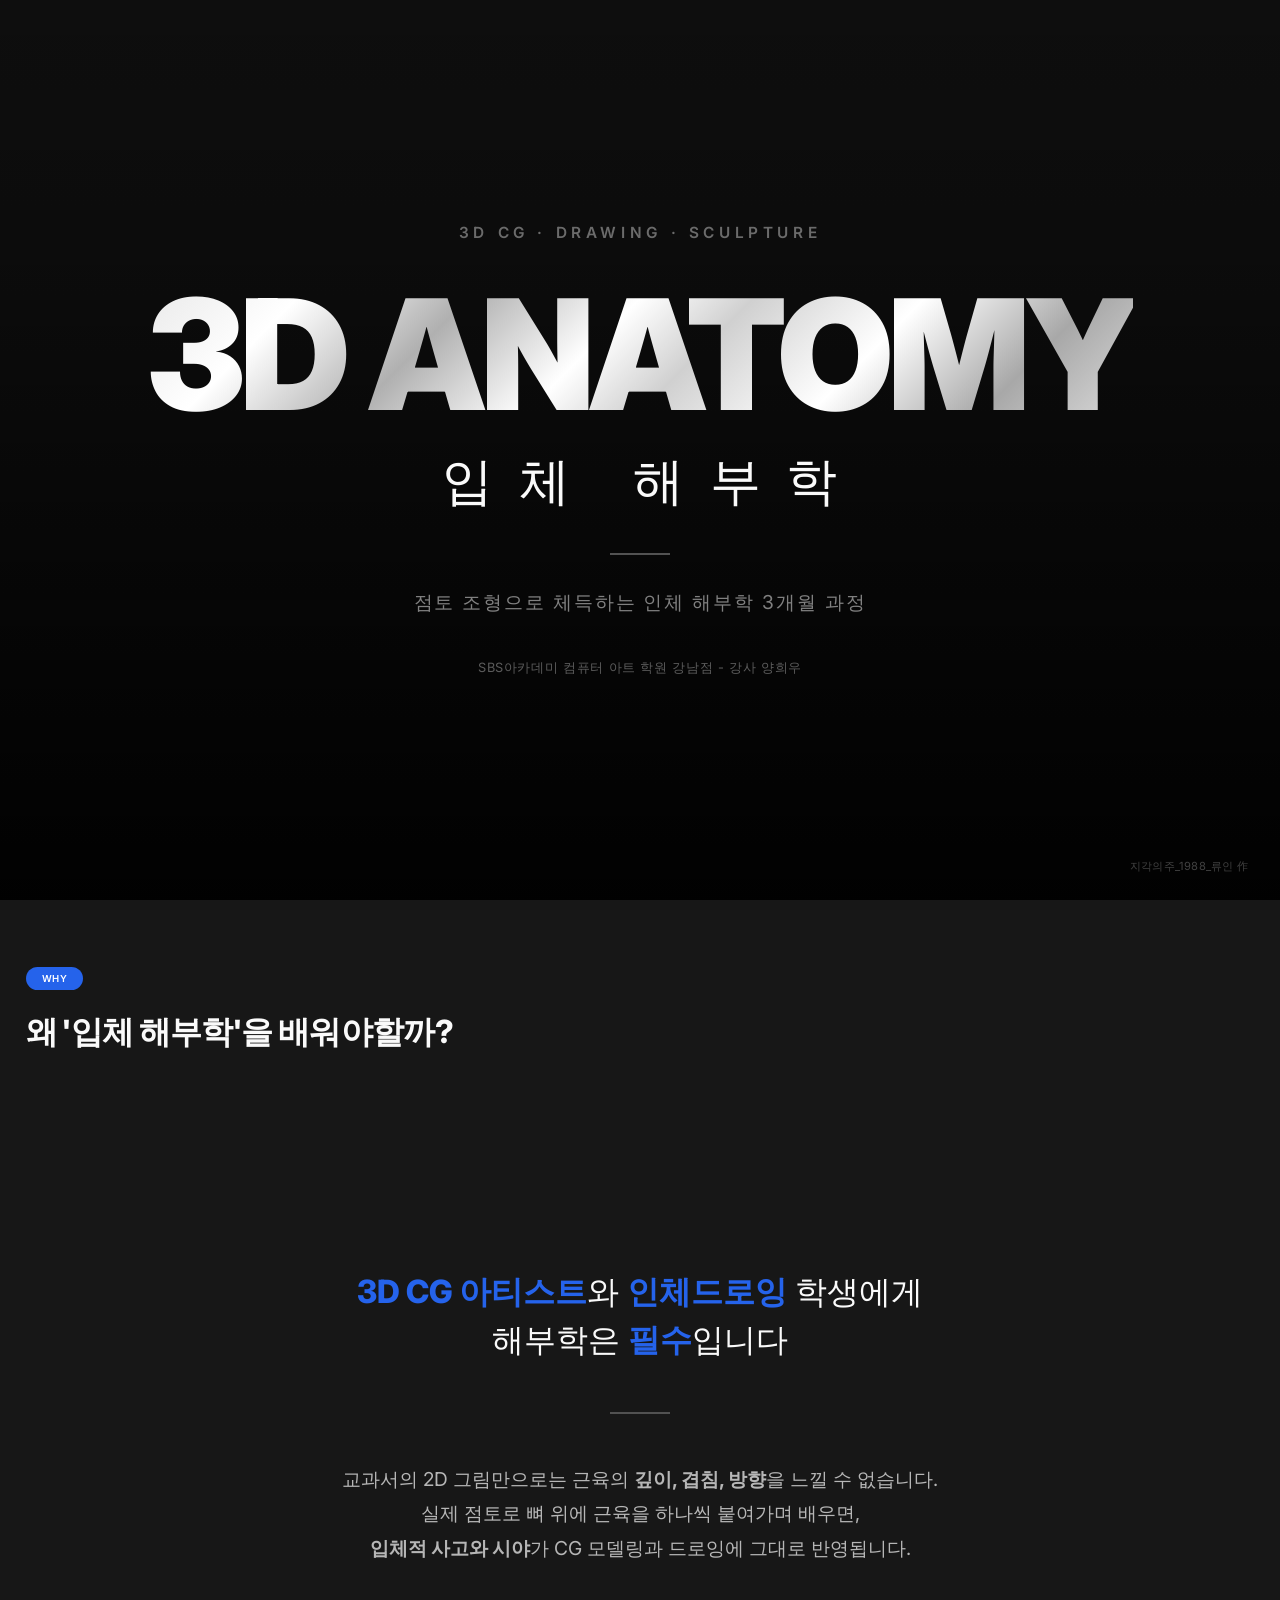
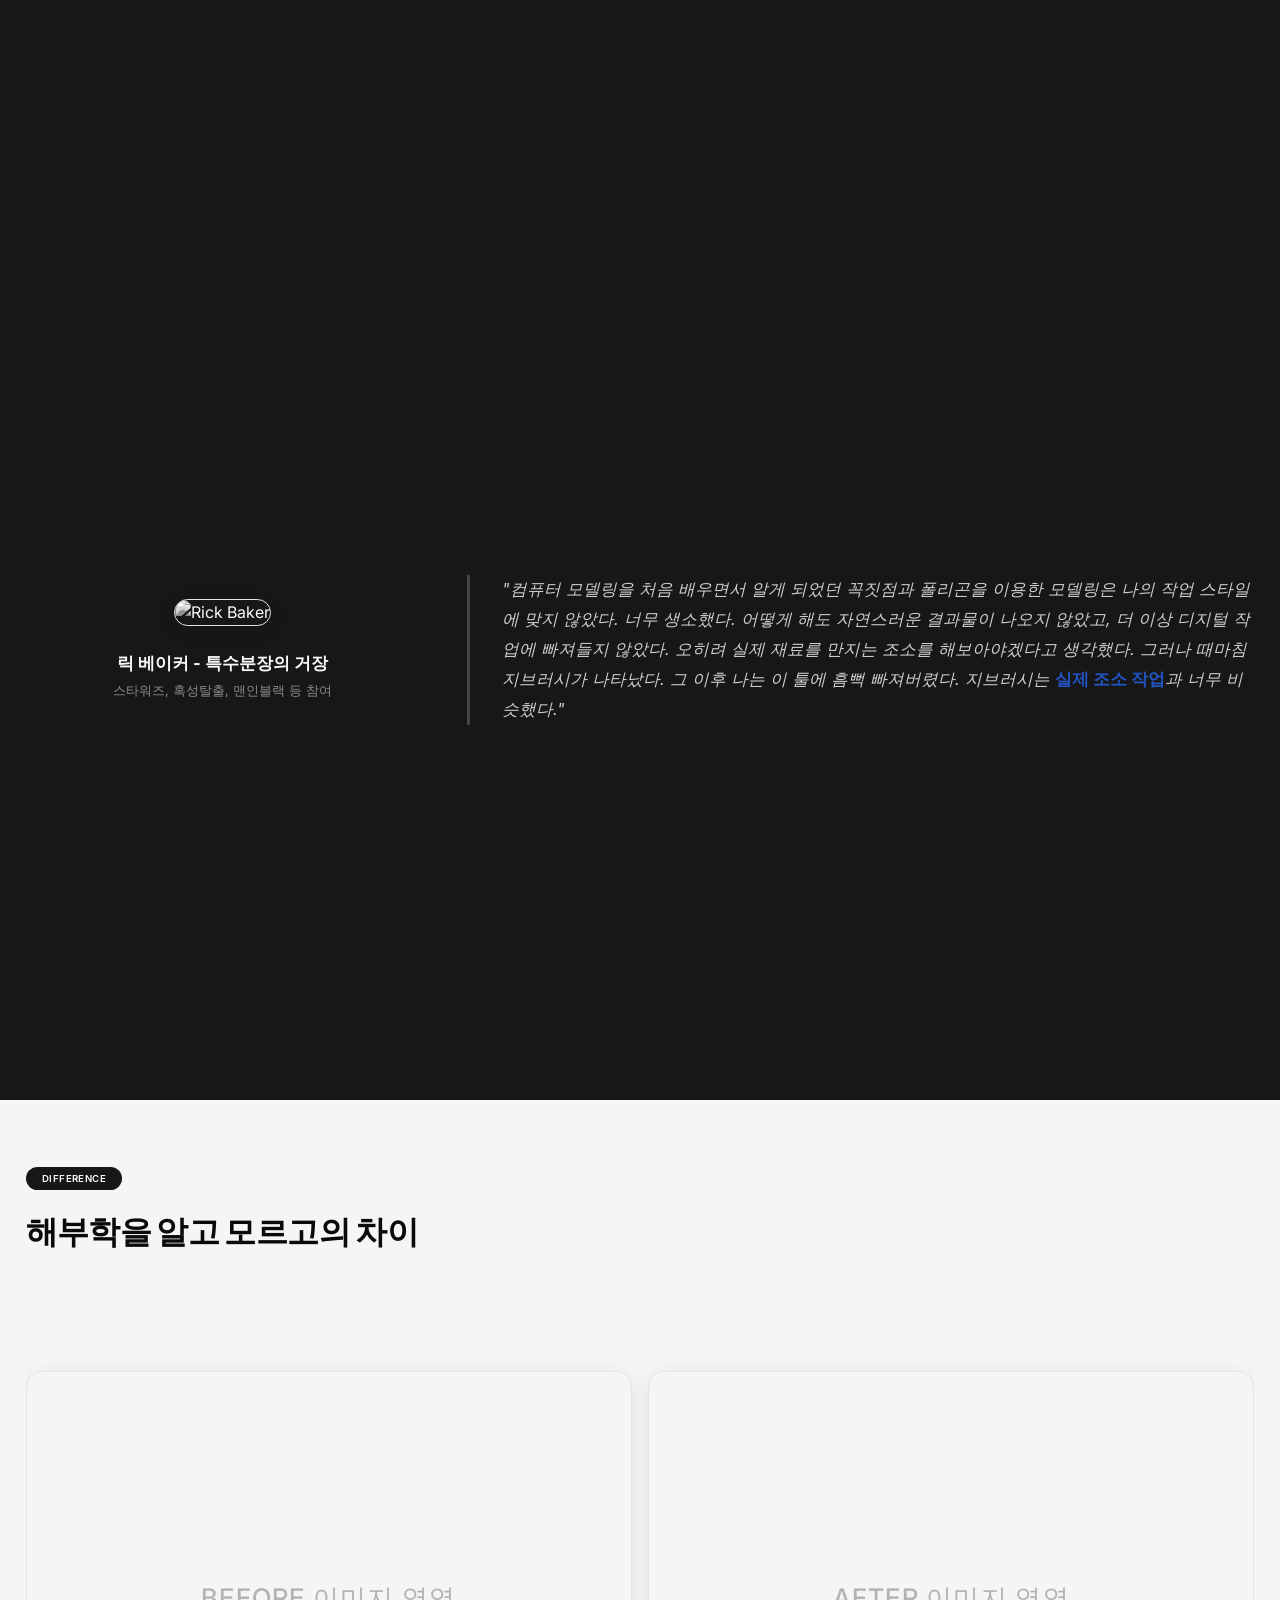
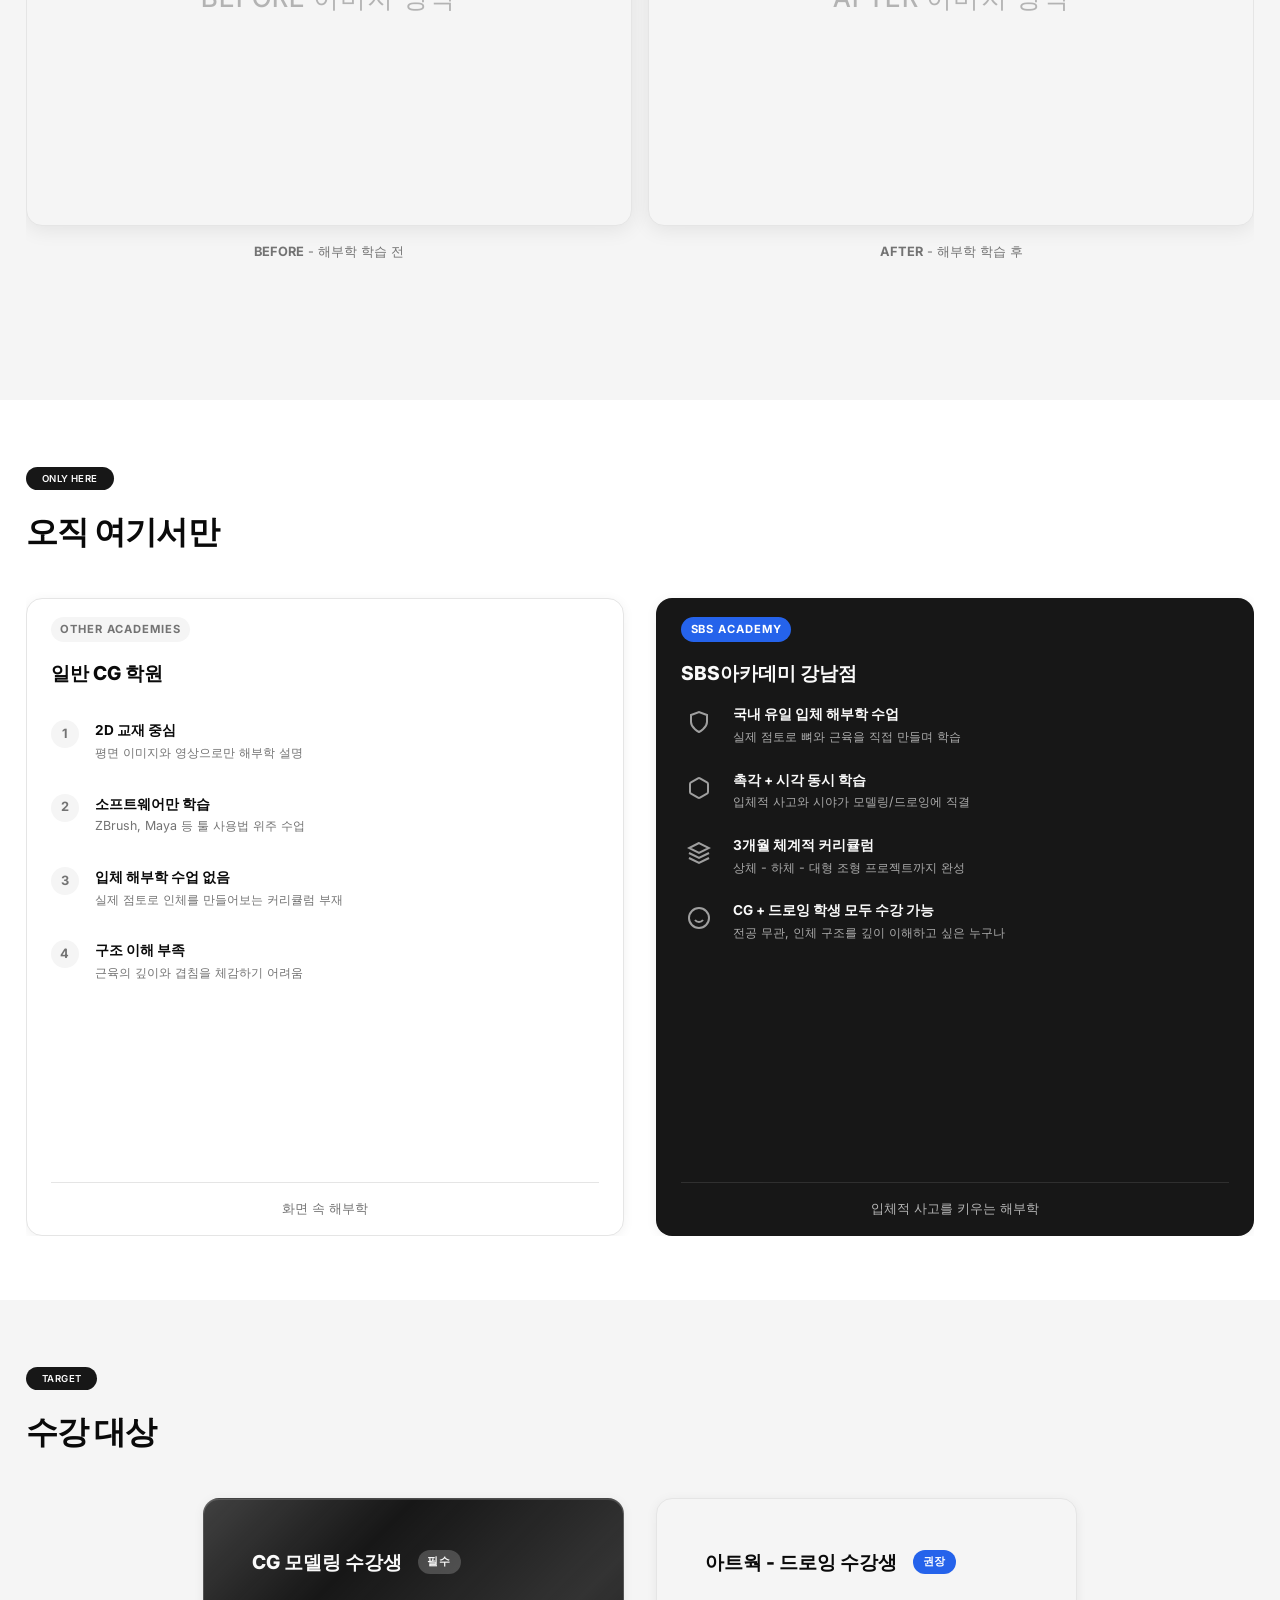
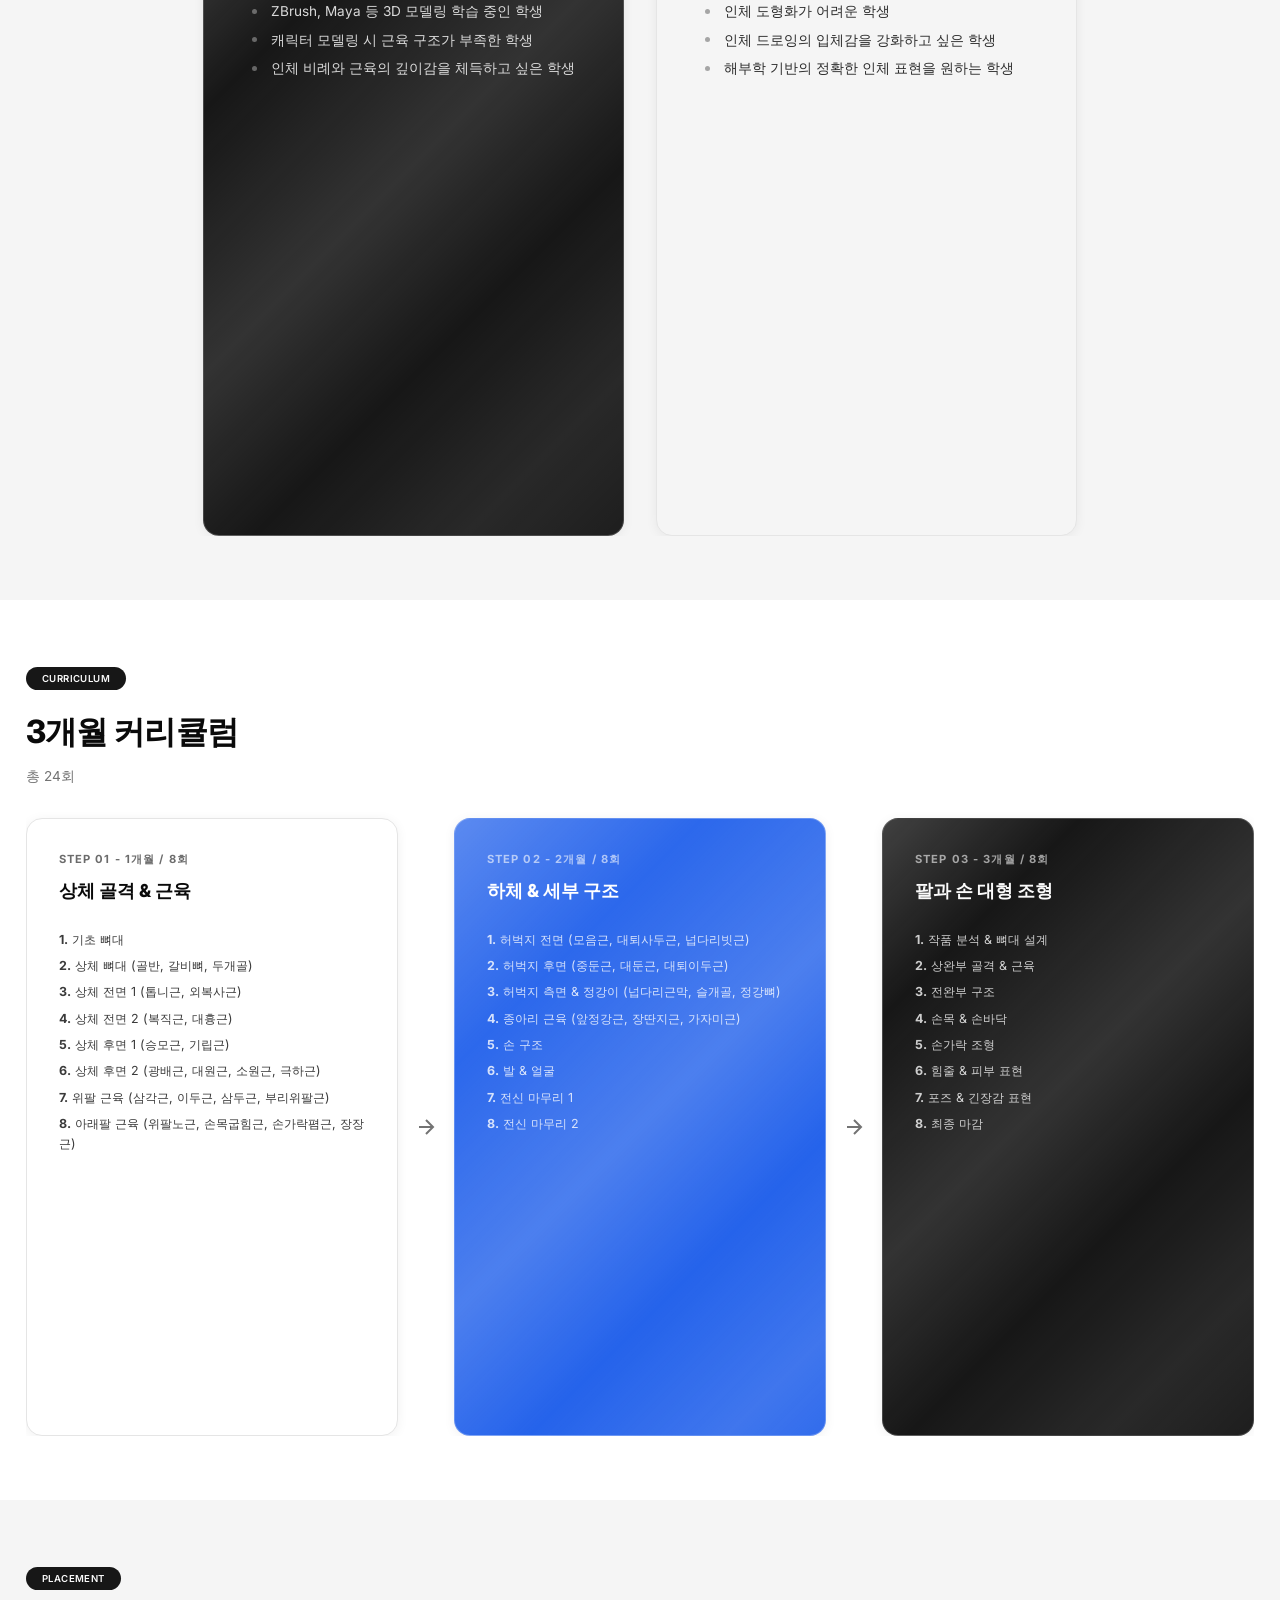
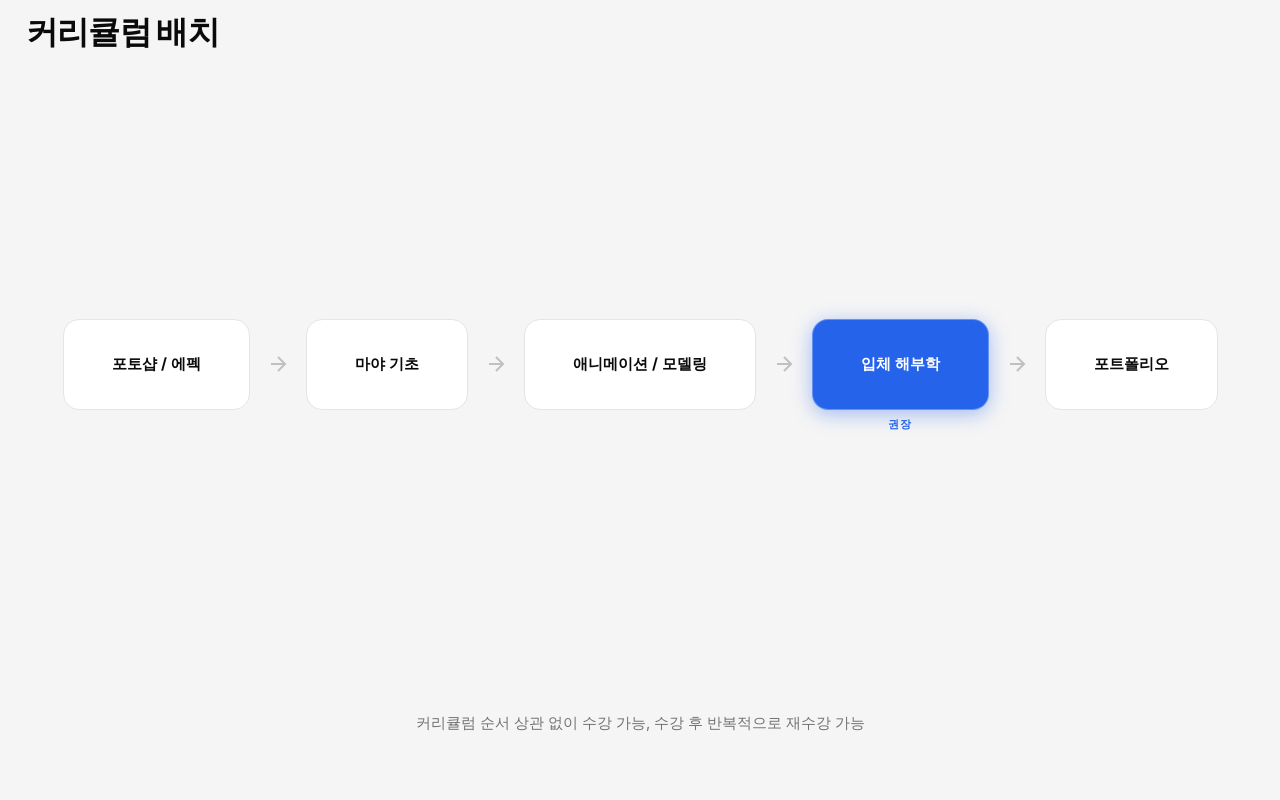
==== index.html @ 1ba49f5e "Add required badge to CG modeling target card" ====
<!DOCTYPE html>
<html lang="ko">
<head>
    <meta charset="UTF-8">
    <meta name="viewport" content="width=device-width, initial-scale=1.0">
    <title>3D Anatomy Lecture</title>
    <style>
/*
 * AI Agent Lecture - Web Landing Page Stylesheet
 * Full-screen sections: 100vh x 100vw
 * Target: GitHub Pages deployment
 */

@import url('https://fonts.googleapis.com/css2?family=Inter:wght@400;600;700;800;900&display=swap');

/* ============================================
   CSS Variables
   ============================================ */
:root {
    /* Colors */
    --bg: #fff;
    --fg: #0a0a0a;
    --card: #fff;
    --primary: #171717;
    --primary-fg: #fafafa;
    --secondary: #f5f5f5;
    --secondary-fg: #171717;
    --muted: #f5f5f5;
    --muted-fg: #737373;
    --border: #e5e5e5;
    --accent: #2563eb;
    --accent-fg: #fff;
    --success: #16a34a;
    --warning: #ca8a04;
    --danger: #dc2626;

    /* Spacing (responsive) */
    --space-xs: 0.5rem;
    --space-sm: 1rem;
    --space-md: 1.5rem;
    --space-lg: 2rem;
    --space-xl: 3rem;
    --space-2xl: 4rem;

    /* Typography */
    --font-xs: 0.75rem;
    --font-sm: 0.875rem;
    --font-base: 1rem;
    --font-lg: 1.125rem;
    --font-xl: 1.25rem;
    --font-2xl: 1.5rem;
    --font-3xl: 2rem;
    --font-4xl: clamp(2rem, 4vw, 3rem);
    --font-5xl: clamp(3rem, 8vw, 7rem);

    /* Border radius */
    --radius: 0.5rem;
    --radius-lg: 1rem;

    /* Section padding (responsive - landing page narrow margins) */
    --section-padding: clamp(1rem, 2vw, 2rem);
    --hero-padding: clamp(2rem, 5vw, 5rem);
    --content-max-width: 1400px;
}

/* ============================================
   Reset & Base
   ============================================ */
* {
    margin: 0;
    padding: 0;
    box-sizing: border-box;
}

html {
    font-size: 16px;
    scroll-behavior: smooth;
    overflow-y: auto;
}

body {
    font-family: 'Inter', -apple-system, BlinkMacSystemFont, 'Segoe UI', sans-serif;
    line-height: 1.6;
    color: var(--fg);
    background: var(--bg);
}

/* ============================================
   Hero Section (Cover / Landing)
   ============================================ */
.hero-section {
    width: 100%;
    height: 100vh;
    height: 100dvh;
    display: flex;
    align-items: center;
    justify-content: center;
    background: var(--primary);
    color: var(--primary-fg);
    padding: var(--hero-padding);
    margin: 0;
    position: relative;
    overflow: hidden;
}

.hero-section--bg {
    background-image: url('https://static-assets.artlogic.net/w_1200,c_limit,f_auto,fl_lossy,q_auto/artlogicstorage/arario/images/view/aee047b01edf885f061a9683d72b2ac8/arariogallery-ryu-in-pillar-of-perception-1988.jpg');
    background-size: 120%;
    background-position: center 15%;
    background-repeat: no-repeat;
}

.hero-bg-overlay {
    position: absolute;
    top: 0;
    left: 0;
    width: 100%;
    height: 100%;
    background: linear-gradient(
        to top,
        rgba(0, 0, 0, 0.95) 0%,
        rgba(0, 0, 0, 0.7) 40%,
        rgba(0, 0, 0, 0.5) 70%,
        rgba(0, 0, 0, 0.4) 100%
    );
    z-index: 1;
}

.hero-section--bg .hero-content {
    position: relative;
    z-index: 2;
}

.hero-credit {
    position: absolute;
    bottom: 1.5rem;
    right: 2rem;
    font-size: 0.7rem;
    opacity: 0.25;
    z-index: 2;
    letter-spacing: 0.02em;
}

.hero-content {
    max-width: var(--content-max-width);
    width: 100%;
    text-align: center;
    display: flex;
    flex-direction: column;
    align-items: center;
    gap: var(--space-lg);
}

.hero-eyebrow {
    font-size: clamp(0.75rem, 1.2vw, 1rem);
    font-weight: 600;
    letter-spacing: 0.3em;
    text-transform: uppercase;
    opacity: 0.4;
}

.hero-title {
    display: flex;
    flex-direction: column;
    align-items: center;
    gap: 0;
}

.hero-title-main {
    font-size: clamp(4rem, 12vw, 10rem);
    font-weight: 900;
    line-height: 1;
    letter-spacing: -0.03em;
    text-transform: uppercase;
}

.hero-title-sub {
    font-size: clamp(1.5rem, 4vw, 3.5rem);
    font-weight: 300;
    letter-spacing: 0.5em;
    text-indent: 0.5em;
    margin-top: var(--space-xs);
}

.hero-divider {
    width: 60px;
    height: 2px;
    background: rgba(255, 255, 255, 0.3);
}

.hero-tagline {
    font-size: clamp(0.9rem, 1.5vw, 1.2rem);
    font-weight: 400;
    opacity: 0.5;
    letter-spacing: 0.1em;
}

.hero-instructor {
    font-size: clamp(0.75rem, 1vw, 0.9rem);
    font-weight: 400;
    opacity: 0.35;
    letter-spacing: 0.05em;
    margin-top: var(--space-xs);
}

.hero-meta {
    display: flex;
    justify-content: center;
    gap: var(--space-2xl);
    flex-wrap: wrap;
    margin-top: var(--space-2xl);
    padding-top: var(--space-xl);
    border-top: 1px solid rgba(255,255,255,0.2);
}

.meta-item {
    text-align: center;
}

.meta-label {
    display: block;
    font-size: 1rem;
    opacity: 0.6;
    text-transform: uppercase;
    letter-spacing: 0.1em;
    margin-bottom: var(--space-xs);
}

.meta-value {
    font-size: 1.5rem;
    font-weight: 600;
}

/* Hero Stats */
.hero-stats {
    display: flex;
    justify-content: center;
    gap: clamp(var(--space-lg), 4vw, var(--space-2xl));
    flex-wrap: wrap;
    margin-top: var(--space-2xl);
}

.stat-item {
    text-align: center;
}

.stat-value {
    display: block;
    font-size: clamp(2.5rem, 5vw, 4.5rem);
    font-weight: 900;
    line-height: 1;
    margin-bottom: var(--space-xs);
}

.stat-label {
    display: block;
    font-size: clamp(0.8rem, 1vw, 1.2rem);
    opacity: 0.6;
    text-transform: uppercase;
    letter-spacing: 0.1em;
}

/* ============================================
   Section (Full-screen Landing Block)
   ============================================ */
.section {
    width: 100%;
    min-height: 100vh;
    min-height: 100dvh;
    padding: var(--space-2xl) var(--section-padding);
    margin: 0;
    display: flex;
    flex-direction: column;
    justify-content: flex-start;
    position: relative;
}

.section:nth-child(even) {
    background: var(--secondary);
}

.section-container {
    max-width: var(--content-max-width);
    width: 100%;
    margin: 0 auto;
    flex: 1;
    display: flex;
    flex-direction: column;
    justify-content: flex-start;
    overflow: hidden;
}

/* ============================================
   Section Header
   ============================================ */
.section-header {
    margin-bottom: var(--space-lg);
    text-align: left;
    flex-shrink: 0;
}

.section-badge {
    display: inline-block;
    padding: 0.25rem var(--space-sm);
    background: var(--primary);
    color: var(--primary-fg);
    border-radius: 9999px;
    font-size: clamp(0.6rem, 0.75vw, 0.75rem);
    font-weight: 600;
    margin-bottom: var(--space-sm);
    letter-spacing: 0.05em;
    text-transform: uppercase;
}

.section-title {
    font-size: clamp(1.4rem, 2.5vw, 2rem);
    font-weight: 800;
    margin-bottom: var(--space-xs);
    letter-spacing: -0.02em;
}

.section-description {
    font-size: clamp(0.85rem, 1vw, 1rem);
    color: var(--muted-fg);
    line-height: 1.5;
}

/* ============================================
   Content Area
   ============================================ */
.content-area {
    flex: 1;
    display: flex;
    flex-direction: column;
    gap: var(--space-lg);
}

/* ============================================
   Image Layouts (Sections 04-05)
   ============================================ */
.image-center {
    flex: 1;
    display: flex;
    flex-direction: column;
    align-items: center;
    justify-content: center;
    gap: var(--space-sm);
}

.image-full {
    width: 100%;
    max-width: 900px;
    text-align: center;
}

.image-full img {
    width: 100%;
    height: auto;
    border-radius: var(--radius);
    object-fit: contain;
}

.image-row-3 {
    display: grid;
    grid-template-columns: repeat(3, 1fr);
    gap: var(--space-lg);
    flex: 1;
    align-items: center;
}

.image-row-3 .image-wrap {
    aspect-ratio: 16 / 10;
    display: flex;
    align-items: center;
    justify-content: center;
    overflow: hidden;
}

.image-row-3 .image-wrap img {
    width: 100%;
    height: 100%;
    object-fit: cover;
}

.image-row-2 {
    display: grid;
    grid-template-columns: repeat(2, 1fr);
    gap: var(--space-sm);
    width: 100%;
}

.image-card {
    display: flex;
    flex-direction: column;
    gap: var(--space-sm);
    text-align: center;
}

.image-wrap {
    border-radius: var(--radius-lg);
    overflow: hidden;
    border: 1px solid var(--border);
}

.image-wrap img {
    width: 100%;
    height: auto;
    display: block;
    object-fit: contain;
}

.image-caption {
    font-size: clamp(0.8rem, 0.95vw, 0.95rem);
    color: var(--muted-fg);
}

.company-logo {
    display: flex;
    justify-content: center;
    margin-top: var(--space-xs);
}

.company-logo img {
    height: 56px;
    width: auto;
    max-width: 180px;
    object-fit: contain;
    opacity: 0.7;
}

.image-source {
    font-size: clamp(0.7rem, 0.8vw, 0.8rem);
    color: var(--muted-fg);
    text-align: center;
    opacity: 0.7;
    margin-top: var(--space-xs);
}

.image-note {
    font-size: clamp(0.9rem, 1.4vw, 1.3rem);
    color: var(--fg);
    text-align: center;
    line-height: 1.6;
    word-break: keep-all;
}

.image-note strong {
    font-weight: 800;
}

/* Samsung hiring layout */
.hiring-layout-samsung {
    flex: 1;
    display: grid;
    grid-template-columns: 1fr 1.2fr;
    gap: var(--space-md);
    align-items: center;
}

.hiring-left-stack {
    display: flex;
    flex-direction: column;
    gap: var(--space-md);
}

.hiring-right .image-wrap img {
    width: 100%;
    height: auto;
    object-fit: contain;
}

/* Market Chart (04b) */
.market-chart {
    background: var(--card);
    border: 1px solid var(--border);
    border-radius: var(--radius-lg);
    padding: var(--space-xl) var(--space-lg);
    max-width: 800px;
    width: 100%;
}

.market-chart-title {
    font-size: clamp(1.2rem, 2vw, 1.6rem);
    font-weight: 800;
    text-align: center;
    margin-bottom: var(--space-xs);
}

.market-highlight {
    color: var(--accent);
}

.market-chart-sub {
    font-size: clamp(0.8rem, 1vw, 0.95rem);
    color: var(--muted-fg);
    text-align: center;
    margin-bottom: var(--space-xl);
}

.market-bars {
    display: flex;
    align-items: flex-end;
    justify-content: center;
    gap: 0;
    min-height: 280px;
    padding-bottom: var(--space-sm);
}

.market-bar-group {
    display: flex;
    flex-direction: column;
    align-items: center;
    gap: 0.5rem;
}

.market-bar-label-top {
    font-size: clamp(1.2rem, 2vw, 1.6rem);
    font-weight: 800;
    min-height: 1.6em;
}

.market-bar {
    background: var(--accent);
    border-radius: var(--radius) var(--radius) 0 0;
    display: flex;
    align-items: center;
    justify-content: center;
    min-width: 100px;
}

.market-bar--small {
    height: 60px;
    background: #93c5fd;
}

.market-bar--large {
    height: 220px;
    background: var(--accent);
}

.market-bar-value {
    font-size: clamp(0.8rem, 1vw, 0.95rem);
    font-weight: 700;
    color: #fff;
}

.market-bar-year {
    font-size: clamp(0.8rem, 1vw, 0.95rem);
    color: var(--muted-fg);
    font-weight: 500;
}

.market-arrow-area {
    display: flex;
    align-items: center;
    padding: 0 var(--space-sm);
    align-self: center;
    margin-bottom: 2rem;
}

.market-note {
    margin-top: var(--space-lg);
    text-align: center;
}

.market-note p {
    font-size: clamp(0.75rem, 0.9vw, 0.88rem);
    color: var(--muted-fg);
    line-height: 1.7;
}

/* Zillow/Yam side crop */
.image-crop-sides {
    width: 100%;
    max-width: 900px;
    overflow: hidden;
    border-radius: var(--radius);
    border: 1px solid var(--border);
}

.image-crop-sides img {
    width: 105%;
    margin-left: -2.5%;
    height: auto;
    display: block;
    object-fit: cover;
}

/* Insight section (05f) */
.section--dark {
    background: var(--primary) !important;
    color: var(--primary-fg);
}

.section--dark .section-badge {
    background: var(--accent);
    color: var(--accent-fg);
}

.section--dark .section-title {
    color: var(--primary-fg);
}

.insight-center {
    flex: 1;
    display: flex;
    flex-direction: column;
    align-items: center;
    justify-content: center;
    gap: var(--space-xl);
    text-align: center;
}

.insight-block .insight-lead {
    font-size: clamp(1.3rem, 2.5vw, 2rem);
    font-weight: 400;
    line-height: 1.5;
}

.insight-block .insight-lead strong {
    font-weight: 800;
    color: var(--accent);
}

.insight-hero-text {
    padding: var(--space-sm) 0;
}

.insight-hero-text p {
    font-size: clamp(2.5rem, 5vw, 4.5rem);
    font-weight: 900;
    color: var(--accent);
    letter-spacing: -0.02em;
    line-height: 1.2;
}

.insight-divider {
    width: 60px;
    height: 2px;
    background: rgba(255, 255, 255, 0.25);
}

.insight-detail p {
    font-size: clamp(1rem, 1.5vw, 1.3rem);
    line-height: 1.8;
    opacity: 0.7;
}

.insight-detail strong {
    opacity: 1;
    font-weight: 700;
}

/* ============================================
   Roadmap (Section 06)
   ============================================ */
.roadmap-row {
    flex: 1;
    display: flex;
    align-items: stretch;
    justify-content: center;
    gap: 0;
}

.roadmap-card {
    flex: 1;
    padding: var(--space-lg);
    border-radius: var(--radius-lg);
    display: flex;
    flex-direction: column;
}

.roadmap-card--white {
    background: var(--card);
    border: 1px solid var(--border);
}

.roadmap-card--blue {
    background:
        linear-gradient(135deg,
            rgba(255,255,255,0.25) 0%,
            rgba(255,255,255,0.03) 25%,
            rgba(255,255,255,0.18) 50%,
            rgba(255,255,255,0) 70%,
            rgba(255,255,255,0.12) 90%,
            rgba(255,255,255,0.06) 100%),
        var(--accent);
    color: var(--accent-fg);
    border: 1px solid rgba(255,255,255,0.25);
    box-shadow: 0 2px 12px rgba(0,0,0,0.06), inset 0 1px 0 rgba(255,255,255,0.2);
}

.roadmap-card--dark {
    background:
        linear-gradient(135deg,
            rgba(255,255,255,0.18) 0%,
            rgba(255,255,255,0) 20%,
            rgba(255,255,255,0.12) 45%,
            rgba(255,255,255,0) 65%,
            rgba(255,255,255,0.08) 85%,
            rgba(255,255,255,0.03) 100%),
        var(--primary);
    color: var(--primary-fg);
    border: 1px solid rgba(255,255,255,0.18);
    box-shadow: 0 2px 12px rgba(0,0,0,0.06), inset 0 1px 0 rgba(255,255,255,0.15);
}

.roadmap-step {
    font-size: 0.7rem;
    font-weight: 700;
    letter-spacing: 0.1em;
    opacity: 0.6;
    margin-bottom: var(--space-xs);
}

.roadmap-title {
    font-size: clamp(1rem, 1.4vw, 1.25rem);
    font-weight: 800;
    margin-bottom: var(--space-md);
}

.roadmap-list {
    list-style: none;
    display: flex;
    flex-direction: column;
    gap: 0.4rem;
}

.roadmap-list li {
    font-size: clamp(0.78rem, 0.9vw, 0.9rem);
    opacity: 0.8;
}


.roadmap-arrow {
    display: flex;
    align-items: center;
    padding: 0 var(--space-sm);
    color: var(--muted-fg);
    flex-shrink: 0;
}

/* ============================================
   Curriculum Grid (Section 07-08)
   ============================================ */
.curriculum-grid {
    display: grid;
    grid-template-columns: repeat(4, 1fr);
    gap: var(--space-sm);
    flex: 1;
}

.curr-card {
    background: var(--card);
    border: 1px solid var(--border);
    border-radius: var(--radius);
    padding: var(--space-sm);
    display: flex;
    flex-direction: column;
}

.curr-header {
    display: flex;
    align-items: flex-start;
    gap: var(--space-xs);
    margin-bottom: var(--space-xs);
}

.curr-num {
    width: 26px;
    height: 26px;
    border-radius: 50%;
    background: var(--accent);
    color: var(--accent-fg);
    display: flex;
    align-items: center;
    justify-content: center;
    font-size: 0.75rem;
    font-weight: 700;
    flex-shrink: 0;
}

.curr-title {
    font-size: clamp(0.75rem, 0.85vw, 0.85rem);
    font-weight: 700;
    line-height: 1.3;
}

.curr-hours {
    font-size: 0.65rem;
    color: var(--accent);
    font-weight: 600;
}

.curr-list {
    list-style: none;
    display: flex;
    flex-direction: column;
    gap: 0.2rem;
}

.curr-list li {
    font-size: clamp(0.65rem, 0.75vw, 0.75rem);
    color: var(--muted-fg);
    padding-left: 0.8rem;
    position: relative;
    line-height: 1.4;
}

.curr-list li::before {
    content: "";
    position: absolute;
    left: 0;
    top: 0.45em;
    width: 4px;
    height: 4px;
    border-radius: 50%;
    background: var(--border);
}

/* ============================================
   Curriculum Intro (Section 06a)
   ============================================ */
.curriculum-intro-grid {
    display: grid;
    grid-template-columns: repeat(4, 1fr);
    gap: var(--space-md);
    flex: 1;
}

.currintro-card {
    background: var(--card);
    border: 1px solid var(--border);
    border-radius: var(--radius-lg);
    padding: var(--space-lg);
    display: flex;
    flex-direction: column;
    gap: var(--space-sm);
}

.currintro-card--accent {
    background:
        linear-gradient(135deg,
            rgba(255,255,255,0.25) 0%,
            rgba(255,255,255,0.03) 25%,
            rgba(255,255,255,0.18) 50%,
            rgba(255,255,255,0) 70%,
            rgba(255,255,255,0.12) 90%,
            rgba(255,255,255,0.06) 100%),
        var(--accent);
    color: var(--accent-fg);
    border: 1px solid rgba(255,255,255,0.25);
    box-shadow: 0 2px 12px rgba(0,0,0,0.06), inset 0 1px 0 rgba(255,255,255,0.2);
}

.currintro-card--accent .currintro-desc {
    opacity: 0.85;
}

.currintro-icon {
    opacity: 0.7;
}

.currintro-card--accent .currintro-icon {
    opacity: 0.9;
}

.currintro-title {
    font-size: clamp(0.95rem, 1.2vw, 1.15rem);
    font-weight: 800;
}

.currintro-desc {
    font-size: clamp(0.78rem, 0.9vw, 0.88rem);
    color: var(--muted-fg);
    line-height: 1.6;
}

.currintro-card--accent .currintro-desc {
    color: var(--accent-fg);
}

.currintro-bottom {
    padding: var(--space-lg);
    background: var(--muted);
    border-radius: var(--radius-lg);
    text-align: center;
}

.currintro-summary {
    font-size: clamp(0.88rem, 1.1vw, 1.05rem);
    color: var(--muted-fg);
    line-height: 1.7;
}

.currintro-summary strong {
    color: var(--fg);
    font-weight: 700;
}

/* ============================================
   Split Layout (Section 02 - What is Agent)
   ============================================ */
.split-layout {
    flex: 1;
    display: grid;
    grid-template-columns: 2fr 3fr;
    gap: var(--space-xl);
    align-items: center;
}

.split-left {
    display: flex;
    align-items: center;
    justify-content: center;
}

.agent-illustration {
    width: 100%;
    max-width: 460px;
    height: auto;
}

.concept-block {
    margin-bottom: var(--space-lg);
}

.concept-title {
    font-size: clamp(1.1rem, 1.8vw, 1.4rem);
    font-weight: 800;
    margin-bottom: var(--space-sm);
    letter-spacing: -0.01em;
}

.concept-text {
    font-size: clamp(0.85rem, 1vw, 1rem);
    color: var(--muted-fg);
    line-height: 1.7;
}

.concept-list {
    display: flex;
    flex-direction: column;
    gap: var(--space-sm);
}

.concept-item {
    display: flex;
    align-items: flex-start;
    gap: var(--space-sm);
}

.concept-num {
    font-size: var(--font-sm);
    font-weight: 800;
    color: var(--accent);
    min-width: 28px;
    line-height: 1.5;
}

.concept-item strong {
    display: block;
    font-size: clamp(0.85rem, 1vw, 0.95rem);
    font-weight: 700;
    margin-bottom: 2px;
}

.concept-item p {
    font-size: clamp(0.78rem, 0.9vw, 0.88rem);
    color: var(--muted-fg);
    line-height: 1.4;
}

/* ============================================
   Compare Grid (Section 03 - AI vs Agent)
   ============================================ */
.compare-grid {
    flex: 1;
    display: grid;
    grid-template-columns: 1fr 1fr;
    gap: var(--space-lg);
}

.compare-card {
    background: var(--card);
    border: 1px solid var(--border);
    border-radius: var(--radius-lg);
    padding: var(--space-sm) var(--space-md);
    display: flex;
    flex-direction: column;
}

.compare-card--highlight {
    background: var(--primary);
    color: var(--primary-fg);
    border-color: transparent;
}

.compare-header {
    margin-bottom: var(--space-sm);
}

.compare-label {
    display: inline-block;
    padding: 0.2rem 0.6rem;
    border-radius: 9999px;
    font-size: 0.7rem;
    font-weight: 700;
    letter-spacing: 0.08em;
    margin-bottom: var(--space-sm);
}

.compare-label--old {
    background: var(--muted);
    color: var(--muted-fg);
}

.compare-label--new {
    background: var(--accent);
    color: var(--accent-fg);
}

.compare-title {
    font-size: clamp(1rem, 1.5vw, 1.3rem);
    font-weight: 800;
}

.compare-steps {
    flex: 1;
    display: flex;
    flex-direction: column;
    gap: 0;
}

.compare-step {
    display: flex;
    align-items: flex-start;
    gap: var(--space-sm);
    padding: var(--space-sm) 0;
}

.step-number {
    width: 28px;
    height: 28px;
    border-radius: 50%;
    background: var(--muted);
    color: var(--muted-fg);
    display: flex;
    align-items: center;
    justify-content: center;
    font-size: 0.8rem;
    font-weight: 700;
    flex-shrink: 0;
}

.step-content strong {
    display: block;
    font-size: clamp(0.85rem, 1vw, 0.95rem);
    margin-bottom: 2px;
}

.step-content p {
    font-size: clamp(0.78rem, 0.9vw, 0.85rem);
    color: var(--muted-fg);
    line-height: 1.4;
}

.compare-arrow {
    display: flex;
    justify-content: center;
    padding: 0.25rem 0;
    color: var(--border);
}

.compare-features {
    flex: 1;
    display: flex;
    flex-direction: column;
    gap: var(--space-md);
}

.compare-feature {
    display: flex;
    align-items: flex-start;
    gap: var(--space-sm);
}

.feature-icon {
    flex-shrink: 0;
    width: 36px;
    height: 36px;
    display: flex;
    align-items: center;
    justify-content: center;
    opacity: 0.6;
}

.compare-feature strong {
    display: block;
    font-size: clamp(0.85rem, 1vw, 0.95rem);
    margin-bottom: 2px;
}

.compare-feature p {
    font-size: clamp(0.78rem, 0.9vw, 0.85rem);
    opacity: 0.65;
    line-height: 1.4;
}

.compare-footer {
    margin-top: var(--space-lg);
    padding-top: var(--space-sm);
    font-size: clamp(0.8rem, 0.9vw, 0.9rem);
    text-align: center;
}

.compare-footer--old {
    border-top: 1px solid var(--border);
    color: var(--muted-fg);
    margin-top: auto;
}

.compare-footer--new {
    border-top: 1px solid rgba(255,255,255,0.15);
    opacity: 0.7;
    margin-top: auto;
}

/* ============================================
   Prompt Example (Section 03)
   ============================================ */
.prompt-example {
    text-align: center;
    margin-top: auto;
    padding-top: var(--space-sm);
}

.prompt-label {
    display: inline-block;
    font-size: clamp(0.95rem, 1.2vw, 1.1rem);
    font-weight: 700;
    color: var(--fg);
    margin-bottom: var(--space-sm);
}

.prompt-flow {
    display: flex;
    justify-content: center;
    align-items: center;
    gap: 0;
    flex-wrap: wrap;
}

.prompt-connector {
    display: flex;
    align-items: center;
    padding: 0 0.4rem;
}

.prompt-chip {
    padding: 0.45rem 1rem;
    background: var(--primary);
    color: var(--primary-fg);
    border-radius: 9999px;
    font-size: clamp(0.72rem, 0.85vw, 0.82rem);
    font-weight: 500;
    line-height: 1.3;
}

/* ============================================
   Summary / Findings
   ============================================ */
.summary-content {
    flex: 1;
    display: flex;
    flex-direction: column;
    gap: var(--space-lg);
}

.summary-card {
    padding: var(--space-lg);
    background: var(--card);
    border: 1px solid var(--border);
    border-radius: var(--radius-lg);
}

.summary-card.highlight {
    background: var(--accent);
    color: var(--accent-fg);
    border: none;
}

.summary-card-title {
    font-size: var(--font-xl);
    font-weight: 700;
    margin-bottom: var(--space-sm);
    text-transform: uppercase;
    letter-spacing: 0.05em;
}

.summary-card-text {
    font-size: var(--font-2xl);
    line-height: 1.5;
}

.findings-list {
    flex: 1;
    display: flex;
    flex-direction: column;
    gap: var(--space-lg);
}

.finding-item {
    display: flex;
    gap: var(--space-lg);
    padding: var(--space-lg);
    background: var(--card);
    border: 1px solid var(--border);
    border-radius: var(--radius-lg);
}

.finding-number {
    font-size: var(--font-4xl);
    font-weight: 900;
    color: var(--accent);
    line-height: 1;
    min-width: 60px;
}

.finding-content {
    flex: 1;
}

.finding-title {
    font-size: var(--font-2xl);
    font-weight: 700;
    margin-bottom: var(--space-sm);
}

.finding-description {
    font-size: var(--font-lg);
    color: var(--muted-fg);
    line-height: 1.6;
}

/* ============================================
   Comparison Table
   ============================================ */
.comparison-table {
    flex: 1;
    display: flex;
    flex-direction: column;
    border: 1px solid var(--border);
    border-radius: var(--radius-lg);
    overflow: hidden;
}

.table-header {
    display: grid;
    grid-template-columns: 2fr repeat(2, 1fr);
    background: var(--primary);
    color: var(--primary-fg);
}

.table-header .table-cell {
    padding: var(--space-md);
    font-weight: 700;
    font-size: var(--font-lg);
    text-align: center;
}

.table-header .table-cell:first-child {
    text-align: left;
}

.table-row {
    display: grid;
    grid-template-columns: 2fr repeat(2, 1fr);
    border-bottom: 1px solid var(--border);
}

.table-row:last-child {
    border-bottom: none;
}

.table-row:nth-child(even) {
    background: var(--muted);
}

.table-cell {
    padding: var(--space-md);
    font-size: var(--font-lg);
    text-align: center;
    display: flex;
    align-items: center;
    justify-content: center;
}

.table-cell.feature {
    font-weight: 600;
    justify-content: flex-start;
}

/* ============================================
   Overview Grid & Cards
   ============================================ */
.overview-grid {
    display: grid;
    grid-template-columns: repeat(3, 1fr);
    gap: var(--space-lg);
}

.overview-card {
    padding: var(--space-lg);
    background: var(--card);
    border: 1px solid var(--border);
    border-radius: var(--radius-lg);
}

.overview-label {
    font-size: var(--font-sm);
    font-weight: 600;
    color: var(--muted-fg);
    text-transform: uppercase;
    letter-spacing: 0.05em;
    margin-bottom: var(--space-sm);
}

.overview-value {
    font-size: var(--font-2xl);
    font-weight: 700;
}

/* Curriculum Detail Grid */
.curriculum-detail-grid {
    display: grid;
    grid-template-columns: repeat(2, 1fr);
    gap: var(--space-lg);
}

.curriculum-detail-card {
    padding: var(--space-lg);
    background: var(--card);
    border: 1px solid var(--border);
    border-radius: var(--radius-lg);
}

.detail-header {
    margin-bottom: var(--space-md);
}

.detail-session {
    font-size: var(--font-sm);
    font-weight: 600;
    color: var(--accent);
    text-transform: uppercase;
    letter-spacing: 0.05em;
}

.detail-title {
    font-size: var(--font-2xl);
    font-weight: 700;
    margin-top: var(--space-xs);
}

.detail-steps {
    list-style: none;
    counter-reset: step;
    display: flex;
    flex-direction: column;
    gap: var(--space-xs);
}

.detail-steps li {
    counter-increment: step;
    font-size: var(--font-base);
    color: var(--muted-fg);
    padding-left: var(--space-lg);
    position: relative;
}

.detail-steps li::before {
    content: counter(step) ".";
    position: absolute;
    left: 0;
    font-weight: 600;
    color: var(--fg);
}

/* Generic Grids */
.grid-2 { display: grid; grid-template-columns: repeat(2, 1fr); gap: var(--space-lg); }
.grid-3 { display: grid; grid-template-columns: repeat(3, 1fr); gap: var(--space-lg); }
.grid-4 { display: grid; grid-template-columns: repeat(4, 1fr); gap: var(--space-lg); }

/* ============================================
   Badge
   ============================================ */
.badge {
    display: inline-block;
    padding: 0.25rem 0.75rem;
    font-size: var(--font-sm);
    font-weight: 600;
    border-radius: 9999px;
    background: var(--primary);
    color: var(--primary-fg);
}

.badge-secondary { background: var(--secondary); color: var(--secondary-fg); }
.badge-accent { background: var(--accent); color: var(--accent-fg); }
.badge-muted { background: var(--muted); color: var(--muted-fg); }

/* ============================================
   Placeholder Text
   ============================================ */
.placeholder-text {
    font-size: clamp(1.2rem, 2vw, 1.8rem);
    color: var(--muted-fg);
    opacity: 0.5;
    font-weight: 500;
    letter-spacing: 0.05em;
}

/* ============================================
   Quote Layout (Rick Baker etc.)
   ============================================ */
.quote-layout {
    flex: 1;
    display: grid;
    grid-template-columns: 1fr 2fr;
    gap: var(--space-xl);
    align-items: center;
}

.quote-image-side {
    display: flex;
    flex-direction: column;
    align-items: center;
    gap: var(--space-md);
}

.quote-portrait {
    max-width: 320px;
    border-radius: var(--radius-lg);
    overflow: hidden;
}

.grayscale-img {
    filter: grayscale(100%);
    width: 100%;
    height: auto;
    display: block;
}

.quote-person {
    text-align: center;
}

.quote-person strong {
    display: block;
    font-size: clamp(1rem, 1.3vw, 1.2rem);
    font-weight: 700;
    margin-bottom: 0.25rem;
}

.quote-person p {
    font-size: clamp(0.8rem, 0.9vw, 0.9rem);
    opacity: 0.5;
}

.quote-text-side {
    display: flex;
    align-items: center;
}

.quote-block {
    border-left: 3px solid rgba(255, 255, 255, 0.2);
    padding-left: var(--space-lg);
}

.quote-block p {
    font-size: clamp(0.95rem, 1.3vw, 1.15rem);
    line-height: 1.8;
    opacity: 0.8;
    font-style: italic;
}

.quote-block em {
    font-style: normal;
    font-weight: 700;
    color: var(--accent);
    opacity: 1;
}

@media (max-width: 768px) {
    .quote-layout {
        grid-template-columns: 1fr;
        text-align: center;
    }
    .quote-block {
        border-left: none;
        padding-left: 0;
        border-top: 3px solid rgba(255, 255, 255, 0.2);
        padding-top: var(--space-lg);
    }
}

/* ============================================
   Before/After Placeholder
   ============================================ */
.before-after-grid {
    flex: 1;
    align-items: center;
}

.image-placeholder {
    aspect-ratio: 4/3;
    display: flex;
    align-items: center;
    justify-content: center;
    background: var(--muted);
    min-height: 320px;
}

/* ============================================
   Shadow Effects
   ============================================ */
.image-wrap,
.image-crop-sides {
    box-shadow: 0 4px 20px rgba(0, 0, 0, 0.08);
}

.curr-card,
.compare-card,
.roadmap-card,
.currintro-card,
.market-chart {
    box-shadow: 0 2px 12px rgba(0, 0, 0, 0.06);
}

/* ============================================
   Hero Chrome Gradient Text
   ============================================ */
.hero-title-main {
    background: linear-gradient(
        135deg,
        #e8e8e8 0%,
        #ffffff 15%,
        #b0b0b0 30%,
        #ffffff 45%,
        #d0d0d0 55%,
        #ffffff 70%,
        #a8a8a8 85%,
        #e0e0e0 100%
    );
    -webkit-background-clip: text;
    -webkit-text-fill-color: transparent;
    background-clip: text;
}

/* ============================================
   Scroll Reveal Animation
   ============================================ */
@keyframes fadeInUp {
    from {
        opacity: 0;
        transform: translateY(40px);
    }
    to {
        opacity: 1;
        transform: translateY(0);
    }
}

.reveal {
    opacity: 0;
    transform: translateY(40px);
    transition: opacity 0.6s ease, transform 0.6s ease;
}

.reveal.visible {
    opacity: 1;
    transform: translateY(0);
}

/* Staggered children */
.reveal-children > * {
    opacity: 0;
    transform: translateY(30px);
    transition: opacity 0.5s ease, transform 0.5s ease;
}

.reveal-children.visible > *:nth-child(1) { transition-delay: 0s; }
.reveal-children.visible > *:nth-child(2) { transition-delay: 0.08s; }
.reveal-children.visible > *:nth-child(3) { transition-delay: 0.16s; }
.reveal-children.visible > *:nth-child(4) { transition-delay: 0.24s; }
.reveal-children.visible > *:nth-child(5) { transition-delay: 0.32s; }
.reveal-children.visible > *:nth-child(6) { transition-delay: 0.4s; }
.reveal-children.visible > *:nth-child(7) { transition-delay: 0.48s; }
.reveal-children.visible > *:nth-child(8) { transition-delay: 0.56s; }

.reveal-children.visible > * {
    opacity: 1;
    transform: translateY(0);
}

/* ============================================
   Responsive Breakpoints
   ============================================ */
@media (max-width: 1024px) {
    .overview-grid,
    .curriculum-grid,
    .curriculum-intro-grid {
        grid-template-columns: repeat(2, 1fr);
    }
    .grid-4 {
        grid-template-columns: repeat(2, 1fr);
    }
    .roadmap-row {
        flex-direction: column;
        gap: var(--space-sm);
    }
    .roadmap-arrow {
        justify-content: center;
        transform: rotate(90deg);
        padding: 0;
    }
}

@media (max-width: 768px) {
    :root {
        --section-padding: 0.75rem;
        --hero-padding: 1.5rem;
    }

    .image-row-3,
    .image-row-2,
    .hiring-layout-samsung,
    .curriculum-grid,
    .split-layout,
    .compare-grid,
    .overview-grid,
    .curriculum-detail-grid,
    .grid-2, .grid-3, .grid-4 {
        grid-template-columns: 1fr;
    }

    .agent-illustration {
        max-width: 280px;
    }

    .hero-stats {
        gap: var(--space-lg);
    }

    .finding-item {
        flex-direction: column;
        gap: var(--space-sm);
    }

    .finding-number {
        min-width: auto;
    }

    .table-header,
    .table-row {
        grid-template-columns: 1.5fr repeat(2, 1fr);
    }
}

/* ============================================
   Use Case Video Showcase (Sections 12a-12g)
   ============================================ */
.video-showcase {
    width: 100%;
    max-width: 900px;
    border-radius: var(--radius-lg);
    overflow: hidden;
    border: 2px solid #1a1a2e;
    box-shadow:
        0 12px 40px rgba(0,0,0,0.15),
        0 4px 12px rgba(0,0,0,0.08);
}

.demo-video {
    width: 100%;
    height: auto;
    display: block;
    object-fit: contain;
    background: #0f0f1a;
}

.usecase-caption {
    display: flex;
    align-items: center;
    gap: var(--space-sm);
    padding: var(--space-sm) 0;
    max-width: 900px;
    width: 100%;
}

.caption-tag {
    display: inline-block;
    padding: 0.25rem 0.75rem;
    background: var(--primary);
    color: var(--primary-fg);
    border-radius: 6px;
    font-size: var(--font-xs);
    font-weight: 600;
    white-space: nowrap;
}

.caption-text {
    font-size: var(--font-sm);
    color: var(--muted-fg);
    line-height: 1.4;
}

/* USE CASE sections: tighter padding for larger videos */
[data-section-id^="usecase_"] {
    padding-top: var(--space-lg);
    padding-bottom: var(--space-lg);
}

[data-section-id^="usecase_"] .section-header {
    margin-bottom: var(--space-sm);
}

[data-section-id^="usecase_"] .video-showcase {
    max-width: 1100px;
}

/* Video play overlay */
.video-showcase {
    position: relative;
    cursor: pointer;
}

.video-showcase .play-overlay {
    position: absolute;
    top: 50%;
    left: 50%;
    transform: translate(-50%, -50%);
    width: 72px;
    height: 72px;
    background: rgba(0,0,0,0.6);
    border: 2px solid rgba(255,255,255,0.3);
    border-radius: 50%;
    display: flex;
    align-items: center;
    justify-content: center;
    pointer-events: none;
    transition: opacity 0.3s, transform 0.3s;
}

.video-showcase:hover .play-overlay {
    transform: translate(-50%, -50%) scale(1.1);
    background: rgba(0,0,0,0.75);
}

.video-showcase .play-overlay svg {
    margin-left: 4px;
}

/* Video modal overlay */
.video-modal-backdrop {
    position: fixed;
    top: 0;
    left: 0;
    width: 100%;
    height: 100%;
    background: rgba(0,0,0,0.85);
    z-index: 9999;
    display: flex;
    align-items: center;
    justify-content: center;
    opacity: 0;
    pointer-events: none;
    transition: opacity 0.3s;
    cursor: pointer;
}

.video-modal-backdrop.active {
    opacity: 1;
}

.video-modal-backdrop video {
    max-width: 92vw;
    max-height: 88vh;
    border-radius: var(--radius-lg);
    box-shadow: 0 20px 60px rgba(0,0,0,0.5);
}

.video-modal-close {
    position: absolute;
    top: 16px;
    right: 20px;
    width: 40px;
    height: 40px;
    background: rgba(255,255,255,0.15);
    border: none;
    border-radius: 50%;
    color: #fff;
    font-size: 20px;
    cursor: pointer;
    display: flex;
    align-items: center;
    justify-content: center;
}

/* ============================================
   Use Case Dual Video Grid (2 videos per page)
   ============================================ */
.usecase-dual-grid {
    display: grid;
    grid-template-columns: 1fr 1fr;
    gap: var(--space-lg);
    width: 100%;
    max-width: 1200px;
}

.usecase-dual-grid .usecase-item {
    display: flex;
    flex-direction: column;
    align-items: center;
    gap: var(--space-xs);
}

.usecase-dual-grid .usecase-item-header {
    text-align: center;
    margin-bottom: var(--space-xs);
}

.usecase-dual-grid .usecase-item-header .usecase-item-badge {
    display: inline-block;
    padding: 0.2rem 0.6rem;
    background: var(--primary);
    color: var(--primary-fg);
    border-radius: 4px;
    font-size: var(--font-xs);
    font-weight: 600;
    margin-bottom: 0.3rem;
}

.usecase-dual-grid .usecase-item-header h3 {
    font-size: var(--font-lg);
    font-weight: 700;
    color: var(--text-primary);
    margin: 0;
    line-height: 1.3;
}

.usecase-dual-grid .usecase-item-header p {
    font-size: var(--font-xs);
    color: var(--muted-fg);
    margin: 0.2rem 0 0;
    line-height: 1.4;
}

.usecase-dual-grid .video-showcase {
    max-width: 100%;
}

.usecase-dual-grid .usecase-caption {
    max-width: 100%;
}

/* ============================================
   Target Students
   ============================================ */
.target-grid {
    flex: 1;
    display: grid;
    grid-template-columns: 1fr 1fr;
    gap: var(--space-lg);
    align-items: stretch;
    max-width: 900px;
    margin: 0 auto;
}

.target-card {
    background: var(--card);
    border: 1px solid var(--border);
    border-radius: var(--radius-lg);
    padding: var(--space-xl);
    display: flex;
    flex-direction: column;
    gap: var(--space-md);
    box-shadow: 0 2px 12px rgba(0, 0, 0, 0.06);
}

.target-card--dark {
    background:
        linear-gradient(135deg,
            rgba(255,255,255,0.18) 0%,
            rgba(255,255,255,0) 20%,
            rgba(255,255,255,0.12) 45%,
            rgba(255,255,255,0) 65%,
            rgba(255,255,255,0.08) 85%,
            rgba(255,255,255,0.03) 100%),
        var(--primary);
    color: var(--primary-fg);
    border: 1px solid rgba(255,255,255,0.18);
    box-shadow: 0 2px 12px rgba(0,0,0,0.06), inset 0 1px 0 rgba(255,255,255,0.15);
}

.target-card--dark .target-list li::before {
    background: #fff;
    opacity: 0.4;
}

.target-header-row {
    display: flex;
    align-items: center;
    gap: var(--space-sm);
}

.target-title {
    font-size: clamp(1.1rem, 1.5vw, 1.4rem);
    font-weight: 800;
}

.target-recommend {
    display: inline-block;
    padding: 0.2rem 0.6rem;
    background: var(--accent);
    color: var(--accent-fg);
    border-radius: 9999px;
    font-size: 0.7rem;
    font-weight: 700;
    letter-spacing: 0.08em;
    white-space: nowrap;
}

.target-badge-required {
    display: inline-block;
    padding: 0.2rem 0.6rem;
    background: rgba(255, 255, 255, 0.2);
    color: var(--primary-fg);
    border-radius: 9999px;
    font-size: 0.7rem;
    font-weight: 700;
    letter-spacing: 0.08em;
    white-space: nowrap;
}

.target-list {
    list-style: none;
    display: flex;
    flex-direction: column;
    gap: 0.5rem;
}

.target-list li {
    font-size: clamp(0.85rem, 1vw, 0.95rem);
    opacity: 0.85;
    padding-left: 1.2rem;
    position: relative;
    line-height: 1.5;
}

.target-list li::before {
    content: "";
    position: absolute;
    left: 0;
    top: 0.55em;
    width: 5px;
    height: 5px;
    border-radius: 50%;
    background: currentColor;
    opacity: 0.4;
}

.target-card:not(.target-card--dark) {
    background: var(--muted);
    border: 1px solid var(--border);
}

@media (max-width: 768px) {
    .target-grid {
        grid-template-columns: 1fr;
    }
}

/* ============================================
   Curriculum Placement Flow
   ============================================ */
.placement-flow {
    flex: 1;
    display: flex;
    align-items: center;
    justify-content: center;
    gap: 0;
    flex-wrap: wrap;
    padding: var(--space-xl) 0;
}

.placement-box-wrap {
    display: flex;
    flex-direction: column;
    align-items: center;
    position: relative;
}

.placement-box {
    background: var(--card);
    border: 1px solid var(--border);
    border-radius: var(--radius-lg);
    padding: var(--space-lg) var(--space-xl);
    text-align: center;
    display: flex;
    flex-direction: column;
    align-items: center;
    gap: var(--space-xs);
    min-width: 140px;
}

.placement-box--accent {
    background: var(--accent);
    border-color: rgba(255, 255, 255, 0.3);
    box-shadow: 0 4px 20px rgba(37, 99, 235, 0.4);
}

.placement-label {
    font-size: clamp(0.9rem, 1.2vw, 1.1rem);
    font-weight: 700;
    white-space: nowrap;
    color: var(--fg);
}

.placement-box--accent .placement-label {
    color: var(--accent-fg);
}

.placement-recommend {
    position: absolute;
    bottom: -1.5rem;
    font-size: clamp(0.7rem, 0.85vw, 0.8rem);
    font-weight: 600;
    color: var(--accent);
    letter-spacing: 0.1em;
}

.placement-arrow {
    display: flex;
    align-items: center;
    padding: 0 var(--space-sm);
    color: var(--muted-fg);
    opacity: 0.4;
    flex-shrink: 0;
}

.placement-note {
    text-align: center;
    margin-top: var(--space-xl);
}

.placement-note p {
    font-size: clamp(0.9rem, 1.2vw, 1.1rem);
    color: var(--muted-fg);
    line-height: 1.6;
}

@media (max-width: 1024px) {
    .placement-flow {
        flex-direction: column;
        gap: var(--space-xs);
    }
    .placement-arrow {
        transform: rotate(90deg);
        padding: 0;
    }
    .placement-box {
        min-width: 200px;
    }
}

/* Single video use case (when odd number) */
.usecase-single-center {
    display: flex;
    flex-direction: column;
    align-items: center;
    gap: var(--space-xs);
    max-width: 600px;
}

</style>
</head>
<body>
    <div class="presentation-container">

<section class="hero-section hero-section--bg" data-section-id="hero">
    <div class="hero-bg-overlay"></div>
    <div class="hero-content">
        <p class="hero-eyebrow">3D CG &middot; DRAWING &middot; SCULPTURE</p>
        <h1 class="hero-title">
            <span class="hero-title-main">3D ANATOMY</span>
            <span class="hero-title-sub">입체 해부학</span>
        </h1>
        <div class="hero-divider"></div>
        <p class="hero-tagline">점토 조형으로 체득하는 인체 해부학 3개월 과정</p>
        <p class="hero-instructor">SBS아카데미 컴퓨터 아트 학원 강남점 - 강사 양희우</p>
    </div>
    <p class="hero-credit">지각의주_1988_류인 作</p>
</section>

<section class="section section--dark" data-section-id="why_clay_anatomy">
    <div class="section-container">
        <div class="section-header">
            <span class="section-badge">WHY</span>
            <h2 class="section-title">왜 '입체 해부학'을 배워야할까?</h2>
        </div>

        <div class="content-area">
            <div class="insight-center">
                <div class="insight-block">
                    <p class="insight-lead">
                        <strong>3D CG 아티스트</strong>와 <strong>인체드로잉</strong> 학생에게<br>
                        해부학은 <strong>필수</strong>입니다
                    </p>
                </div>

                <div class="insight-divider"></div>

                <div class="insight-detail">
                    <p>
                        교과서의 2D 그림만으로는 근육의 <strong>깊이, 겹침, 방향</strong>을 느낄 수 없습니다.<br>
                        실제 점토로 뼈 위에 근육을 하나씩 붙여가며 배우면,<br>
                        <strong>입체적 사고와 시야</strong>가 CG 모델링과 드로잉에 그대로 반영됩니다.
                    </p>
                </div>
            </div>
        </div>
    </div>
</section>

<section class="section section--dark" data-section-id="rick_baker">
    <div class="section-container">
        <div class="content-area">
            <div class="quote-layout">
                <div class="quote-image-side">
                    <div class="image-wrap quote-portrait">
                        <img src="https://www.syfy.com/sites/syfy/files/2017/08/gameface_rick_baker.jpg" alt="Rick Baker" class="grayscale-img">
                    </div>
                    <div class="quote-person">
                        <strong>릭 베이커 - 특수분장의 거장</strong>
                        <p>스타워즈, 혹성탈출, 맨인블랙 등 참여</p>
                    </div>
                </div>
                <div class="quote-text-side">
                    <blockquote class="quote-block">
                        <p>"컴퓨터 모델링을 처음 배우면서 알게 되었던 꼭짓점과 폴리곤을 이용한 모델링은 나의 작업 스타일에 맞지 않았다. 너무 생소했다. 어떻게 해도 자연스러운 결과물이 나오지 않았고, 더 이상 디지털 작업에 빠져들지 않았다. 오히려 실제 재료를 만지는 조소를 해보아야겠다고 생각했다. 그러나 때마침 지브러시가 나타났다. 그 이후 나는 이 툴에 흠뻑 빠져버렸다. 지브러시는 <em>실제 조소 작업</em>과 너무 비슷했다."</p>
                    </blockquote>
                </div>
            </div>
        </div>
    </div>
</section>

<section class="section" data-section-id="before_after">
    <div class="section-container">
        <div class="section-header">
            <span class="section-badge">DIFFERENCE</span>
            <h2 class="section-title">해부학을 알고 모르고의 차이</h2>
        </div>

        <div class="content-area">
            <div class="image-row-2 before-after-grid">
                <div class="image-card">
                    <div class="image-wrap image-placeholder">
                        <p class="placeholder-text">BEFORE 이미지 영역</p>
                    </div>
                    <p class="image-caption"><strong>BEFORE</strong> - 해부학 학습 전</p>
                </div>
                <div class="image-card">
                    <div class="image-wrap image-placeholder">
                        <p class="placeholder-text">AFTER 이미지 영역</p>
                    </div>
                    <p class="image-caption"><strong>AFTER</strong> - 해부학 학습 후</p>
                </div>
            </div>
        </div>
    </div>
</section>

<section class="section" data-section-id="only_here">
    <div class="section-container">
        <div class="section-header">
            <span class="section-badge">ONLY HERE</span>
            <h2 class="section-title">오직 여기서만</h2>
        </div>

        <div class="content-area">
            <div class="compare-grid">
                <!-- 타 학원 -->
                <div class="compare-card">
                    <div class="compare-header">
                        <span class="compare-label compare-label--old">OTHER ACADEMIES</span>
                        <h3 class="compare-title">일반 CG 학원</h3>
                    </div>
                    <div class="compare-steps">
                        <div class="compare-step">
                            <span class="step-number">1</span>
                            <div class="step-content">
                                <strong>2D 교재 중심</strong>
                                <p>평면 이미지와 영상으로만 해부학 설명</p>
                            </div>
                        </div>
                        <div class="compare-step">
                            <span class="step-number">2</span>
                            <div class="step-content">
                                <strong>소프트웨어만 학습</strong>
                                <p>ZBrush, Maya 등 툴 사용법 위주 수업</p>
                            </div>
                        </div>
                        <div class="compare-step">
                            <span class="step-number">3</span>
                            <div class="step-content">
                                <strong>입체 해부학 수업 없음</strong>
                                <p>실제 점토로 인체를 만들어보는 커리큘럼 부재</p>
                            </div>
                        </div>
                        <div class="compare-step">
                            <span class="step-number">4</span>
                            <div class="step-content">
                                <strong>구조 이해 부족</strong>
                                <p>근육의 깊이와 겹침을 체감하기 어려움</p>
                            </div>
                        </div>
                    </div>
                    <div class="compare-footer compare-footer--old">
                        화면 속 해부학
                    </div>
                </div>

                <!-- SBS아카데미 -->
                <div class="compare-card compare-card--highlight">
                    <div class="compare-header">
                        <span class="compare-label compare-label--new">SBS ACADEMY</span>
                        <h3 class="compare-title">SBS아카데미 강남점</h3>
                    </div>
                    <div class="compare-features">
                        <div class="compare-feature">
                            <div class="feature-icon">
                                <svg width="24" height="24" viewBox="0 0 24 24" fill="none" stroke="currentColor" stroke-width="2"><path d="M12 22s8-4 8-10V5l-8-3-8 3v7c0 6 8 10 8 10z"/></svg>
                            </div>
                            <div>
                                <strong>국내 유일 입체 해부학 수업</strong>
                                <p>실제 점토로 뼈와 근육을 직접 만들며 학습</p>
                            </div>
                        </div>
                        <div class="compare-feature">
                            <div class="feature-icon">
                                <svg width="24" height="24" viewBox="0 0 24 24" fill="none" stroke="currentColor" stroke-width="2"><path d="M21 16V8a2 2 0 0 0-1-1.73l-7-4a2 2 0 0 0-2 0l-7 4A2 2 0 0 0 3 8v8a2 2 0 0 0 1 1.73l7 4a2 2 0 0 0 2 0l7-4A2 2 0 0 0 21 16z"/></svg>
                            </div>
                            <div>
                                <strong>촉각 + 시각 동시 학습</strong>
                                <p>입체적 사고와 시야가 모델링/드로잉에 직결</p>
                            </div>
                        </div>
                        <div class="compare-feature">
                            <div class="feature-icon">
                                <svg width="24" height="24" viewBox="0 0 24 24" fill="none" stroke="currentColor" stroke-width="2"><path d="M12 2L2 7l10 5 10-5-10-5z"/><path d="M2 17l10 5 10-5"/><path d="M2 12l10 5 10-5"/></svg>
                            </div>
                            <div>
                                <strong>3개월 체계적 커리큘럼</strong>
                                <p>상체 - 하체 - 대형 조형 프로젝트까지 완성</p>
                            </div>
                        </div>
                        <div class="compare-feature">
                            <div class="feature-icon">
                                <svg width="24" height="24" viewBox="0 0 24 24" fill="none" stroke="currentColor" stroke-width="2"><circle cx="12" cy="12" r="10"/><path d="M8 14s1.5 2 4 2 4-2 4-2"/><line x1="9" y1="9" x2="9.01" y2="9"/><line x1="15" y1="9" x2="15.01" y2="9"/></svg>
                            </div>
                            <div>
                                <strong>CG + 드로잉 학생 모두 수강 가능</strong>
                                <p>전공 무관, 인체 구조를 깊이 이해하고 싶은 누구나</p>
                            </div>
                        </div>
                    </div>
                    <div class="compare-footer compare-footer--new">
                        입체적 사고를 키우는 해부학
                    </div>
                </div>
            </div>
        </div>
    </div>
</section>

<section class="section" data-section-id="target_students">
    <div class="section-container">
        <div class="section-header">
            <span class="section-badge">TARGET</span>
            <h2 class="section-title">수강 대상</h2>
        </div>

        <div class="content-area">
            <div class="target-grid">
                <div class="target-card target-card--dark">
                    <div class="target-header-row">
                        <h3 class="target-title">CG 모델링 수강생</h3>
                        <span class="target-badge-required">필수</span>
                    </div>
                    <ul class="target-list">
                        <li>ZBrush, Maya 등 3D 모델링 학습 중인 학생</li>
                        <li>캐릭터 모델링 시 근육 구조가 부족한 학생</li>
                        <li>인체 비례와 근육의 깊이감을 체득하고 싶은 학생</li>
                    </ul>
                </div>

                <div class="target-card">
                    <div class="target-header-row">
                        <h3 class="target-title">아트웍 - 드로잉 수강생</h3>
                        <span class="target-recommend">권장</span>
                    </div>
                    <ul class="target-list">
                        <li>인체 도형화가 어려운 학생</li>
                        <li>인체 드로잉의 입체감을 강화하고 싶은 학생</li>
                        <li>해부학 기반의 정확한 인체 표현을 원하는 학생</li>
                    </ul>
                </div>
            </div>
        </div>
    </div>
</section>

<section class="section" data-section-id="curriculum_roadmap">
    <div class="section-container">
        <div class="section-header">
            <span class="section-badge">CURRICULUM</span>
            <h2 class="section-title">3개월 커리큘럼</h2>
            <p class="section-description">총 24회</p>
        </div>

        <div class="content-area">
            <div class="roadmap-row">
                <div class="roadmap-card roadmap-card--white">
                    <span class="roadmap-step">STEP 01 - 1개월 / 8회</span>
                    <h3 class="roadmap-title">상체 골격 & 근육</h3>
                    <ul class="roadmap-list">
                        <li><strong>1.</strong> 기초 뼈대</li>
                        <li><strong>2.</strong> 상체 뼈대 (골반, 갈비뼈, 두개골)</li>
                        <li><strong>3.</strong> 상체 전면 1 (톱니근, 외복사근)</li>
                        <li><strong>4.</strong> 상체 전면 2 (복직근, 대흉근)</li>
                        <li><strong>5.</strong> 상체 후면 1 (승모근, 기립근)</li>
                        <li><strong>6.</strong> 상체 후면 2 (광배근, 대원근, 소원근, 극하근)</li>
                        <li><strong>7.</strong> 위팔 근육 (삼각근, 이두근, 삼두근, 부리위팔근)</li>
                        <li><strong>8.</strong> 아래팔 근육 (위팔노근, 손목굽힘근, 손가락폄근, 장장근)</li>
                    </ul>
                </div>

                <div class="roadmap-arrow">
                    <svg width="24" height="24" viewBox="0 0 24 24" fill="none" stroke="currentColor" stroke-width="2"><path d="M5 12h14"/><path d="M12 5l7 7-7 7"/></svg>
                </div>

                <div class="roadmap-card roadmap-card--blue">
                    <span class="roadmap-step">STEP 02 - 2개월 / 8회</span>
                    <h3 class="roadmap-title">하체 & 세부 구조</h3>
                    <ul class="roadmap-list">
                        <li><strong>1.</strong> 허벅지 전면 (모음근, 대퇴사두근, 넙다리빗근)</li>
                        <li><strong>2.</strong> 허벅지 후면 (중둔근, 대둔근, 대퇴이두근)</li>
                        <li><strong>3.</strong> 허벅지 측면 & 정강이 (넙다리근막, 슬개골, 정강뼈)</li>
                        <li><strong>4.</strong> 종아리 근육 (앞정강근, 장딴지근, 가자미근)</li>
                        <li><strong>5.</strong> 손 구조</li>
                        <li><strong>6.</strong> 발 & 얼굴</li>
                        <li><strong>7.</strong> 전신 마무리 1</li>
                        <li><strong>8.</strong> 전신 마무리 2</li>
                    </ul>
                </div>

                <div class="roadmap-arrow">
                    <svg width="24" height="24" viewBox="0 0 24 24" fill="none" stroke="currentColor" stroke-width="2"><path d="M5 12h14"/><path d="M12 5l7 7-7 7"/></svg>
                </div>

                <div class="roadmap-card roadmap-card--dark">
                    <span class="roadmap-step">STEP 03 - 3개월 / 8회</span>
                    <h3 class="roadmap-title">팔과 손 대형 조형</h3>
                    <ul class="roadmap-list">
                        <li><strong>1.</strong> 작품 분석 & 뼈대 설계</li>
                        <li><strong>2.</strong> 상완부 골격 & 근육</li>
                        <li><strong>3.</strong> 전완부 구조</li>
                        <li><strong>4.</strong> 손목 & 손바닥</li>
                        <li><strong>5.</strong> 손가락 조형</li>
                        <li><strong>6.</strong> 힘줄 & 피부 표현</li>
                        <li><strong>7.</strong> 포즈 & 긴장감 표현</li>
                        <li><strong>8.</strong> 최종 마감</li>
                    </ul>

                </div>
            </div>
        </div>
    </div>
</section>

<section class="section" data-section-id="curriculum_placement">
    <div class="section-container">
        <div class="section-header">
            <span class="section-badge">PLACEMENT</span>
            <h2 class="section-title">커리큘럼 배치</h2>
        </div>

        <div class="content-area">
            <div class="placement-flow">
                <div class="placement-box">
                    <span class="placement-label">포토샵 / 에펙</span>
                </div>
                <div class="placement-arrow">
                    <svg width="24" height="24" viewBox="0 0 24 24" fill="none" stroke="currentColor" stroke-width="2"><path d="M5 12h14"/><path d="M12 5l7 7-7 7"/></svg>
                </div>
                <div class="placement-box">
                    <span class="placement-label">마야 기초</span>
                </div>
                <div class="placement-arrow">
                    <svg width="24" height="24" viewBox="0 0 24 24" fill="none" stroke="currentColor" stroke-width="2"><path d="M5 12h14"/><path d="M12 5l7 7-7 7"/></svg>
                </div>
                <div class="placement-box">
                    <span class="placement-label">애니메이션 / 모델링</span>
                </div>
                <div class="placement-arrow">
                    <svg width="24" height="24" viewBox="0 0 24 24" fill="none" stroke="currentColor" stroke-width="2"><path d="M5 12h14"/><path d="M12 5l7 7-7 7"/></svg>
                </div>
                <div class="placement-box-wrap">
                    <div class="placement-box placement-box--accent">
                        <span class="placement-label">입체 해부학</span>
                    </div>
                    <span class="placement-recommend">권장</span>
                </div>
                <div class="placement-arrow">
                    <svg width="24" height="24" viewBox="0 0 24 24" fill="none" stroke="currentColor" stroke-width="2"><path d="M5 12h14"/><path d="M12 5l7 7-7 7"/></svg>
                </div>
                <div class="placement-box">
                    <span class="placement-label">포트폴리오</span>
                </div>
            </div>

            <div class="placement-note">
                <p>커리큘럼 순서 상관 없이 수강 가능, 수강 후 반복적으로 재수강 가능</p>
            </div>
        </div>
    </div>
</section>

    </div>
    <script>
    document.addEventListener('DOMContentLoaded', () => {
        // Auto-apply reveal classes
        document.querySelectorAll('.section-header').forEach(el => el.classList.add('reveal'));
        document.querySelectorAll('.content-area').forEach(el => el.classList.add('reveal'));
        document.querySelectorAll('.curriculum-grid, .curriculum-intro-grid, .roadmap-row, .compare-grid, .image-row-3, .image-row-2').forEach(el => {
            el.classList.add('reveal-children');
        });

        // IntersectionObserver for scroll reveal
        const observer = new IntersectionObserver((entries) => {
            entries.forEach(entry => {
                if (entry.isIntersecting) {
                    entry.target.classList.add('visible');
                }
            });
        }, { threshold: 0.15, rootMargin: '0px 0px -50px 0px' });

        document.querySelectorAll('.reveal, .reveal-children').forEach(el => observer.observe(el));

        // Video modal player
        const isMobile = /iPhone|iPad|iPod|Android/i.test(navigator.userAgent);

        // Add play overlay to each video-showcase
        document.querySelectorAll('.video-showcase').forEach(wrap => {
            const overlay = document.createElement('div');
            overlay.className = 'play-overlay';
            overlay.innerHTML = '<svg width="28" height="28" viewBox="0 0 24 24" fill="#fff"><polygon points="5,3 19,12 5,21"/></svg>';
            wrap.appendChild(overlay);
        });

        // Create modal backdrop (once)
        const backdrop = document.createElement('div');
        backdrop.className = 'video-modal-backdrop';
        backdrop.style.pointerEvents = 'none';
        document.body.appendChild(backdrop);

        function openVideoModal(src, poster) {
            if (isMobile) {
                // Mobile: create temp video and request fullscreen
                const tmp = document.createElement('video');
                tmp.src = src;
                tmp.poster = poster;
                tmp.controls = true;
                tmp.autoplay = true;
                tmp.playsInline = false;
                tmp.style.display = 'none';
                document.body.appendChild(tmp);
                tmp.play().then(() => {
                    if (tmp.requestFullscreen) tmp.requestFullscreen();
                    else if (tmp.webkitEnterFullscreen) tmp.webkitEnterFullscreen();
                }).catch(() => {});
                tmp.addEventListener('fullscreenchange', () => {
                    if (!document.fullscreenElement) { tmp.pause(); tmp.remove(); }
                });
                tmp.addEventListener('webkitendfullscreen', () => { tmp.pause(); tmp.remove(); });
                tmp.addEventListener('ended', () => { tmp.remove(); });
                return;
            }
            // Desktop: modal popup
            backdrop.innerHTML = '<button class="video-modal-close">&times;</button>';
            const mv = document.createElement('video');
            mv.src = src;
            mv.poster = poster;
            mv.controls = true;
            mv.autoplay = true;
            mv.loop = true;
            mv.style.borderRadius = '12px';
            backdrop.appendChild(mv);
            backdrop.classList.add('active');
            backdrop.style.pointerEvents = 'auto';
            mv.play().catch(() => {});
            function closeModal() {
                mv.pause();
                backdrop.classList.remove('active');
                setTimeout(() => { backdrop.innerHTML = ''; backdrop.style.pointerEvents = 'none'; }, 300);
            }
            backdrop.querySelector('.video-modal-close').addEventListener('click', (e) => { e.stopPropagation(); closeModal(); });
            backdrop.addEventListener('click', (e) => { if (e.target === backdrop) closeModal(); });
            document.addEventListener('keydown', function esc(e) { if (e.key === 'Escape') { closeModal(); document.removeEventListener('keydown', esc); } });
        }

        document.querySelectorAll('.video-showcase').forEach(wrap => {
            wrap.addEventListener('click', () => {
                const v = wrap.querySelector('video');
                if (!v) return;
                const src = v.querySelector('source')?.src || v.src;
                const poster = v.poster || '';
                openVideoModal(src, poster);
            });
        });
    });
    </script>
</body>
</html>
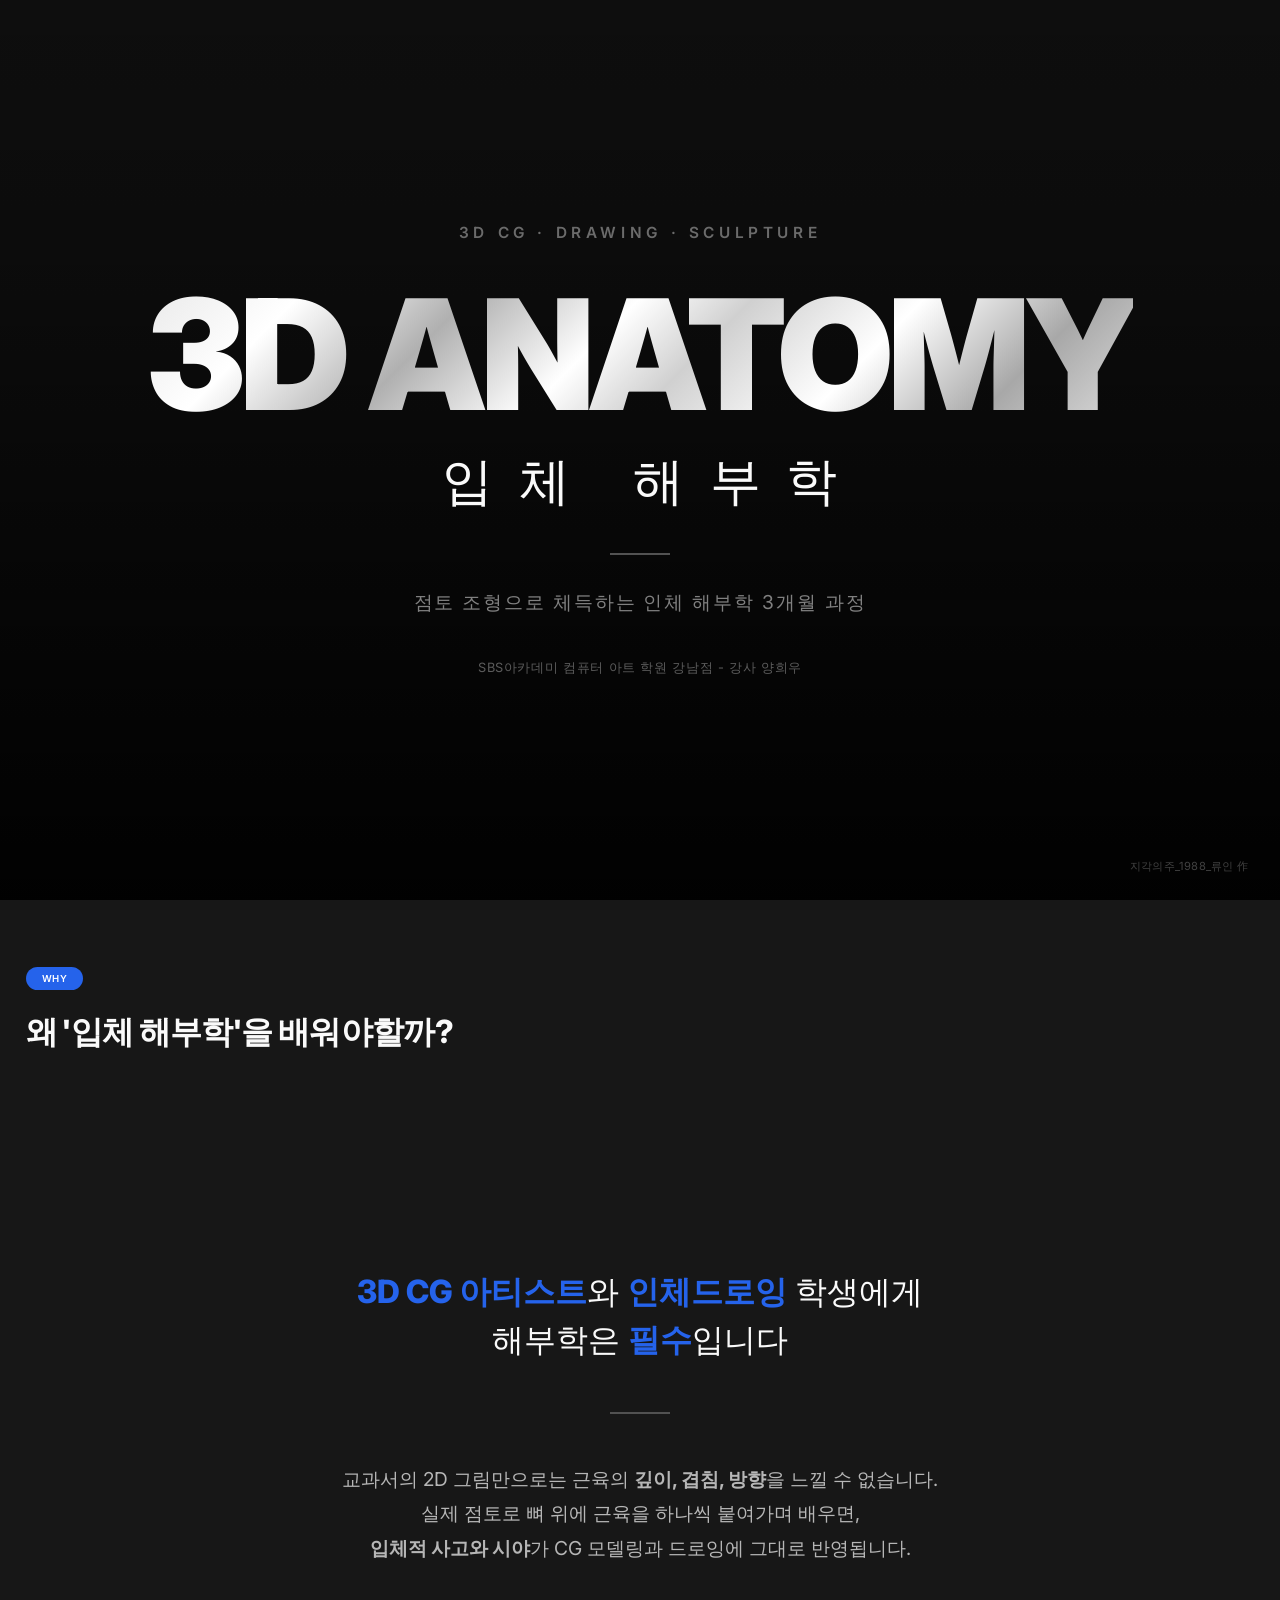
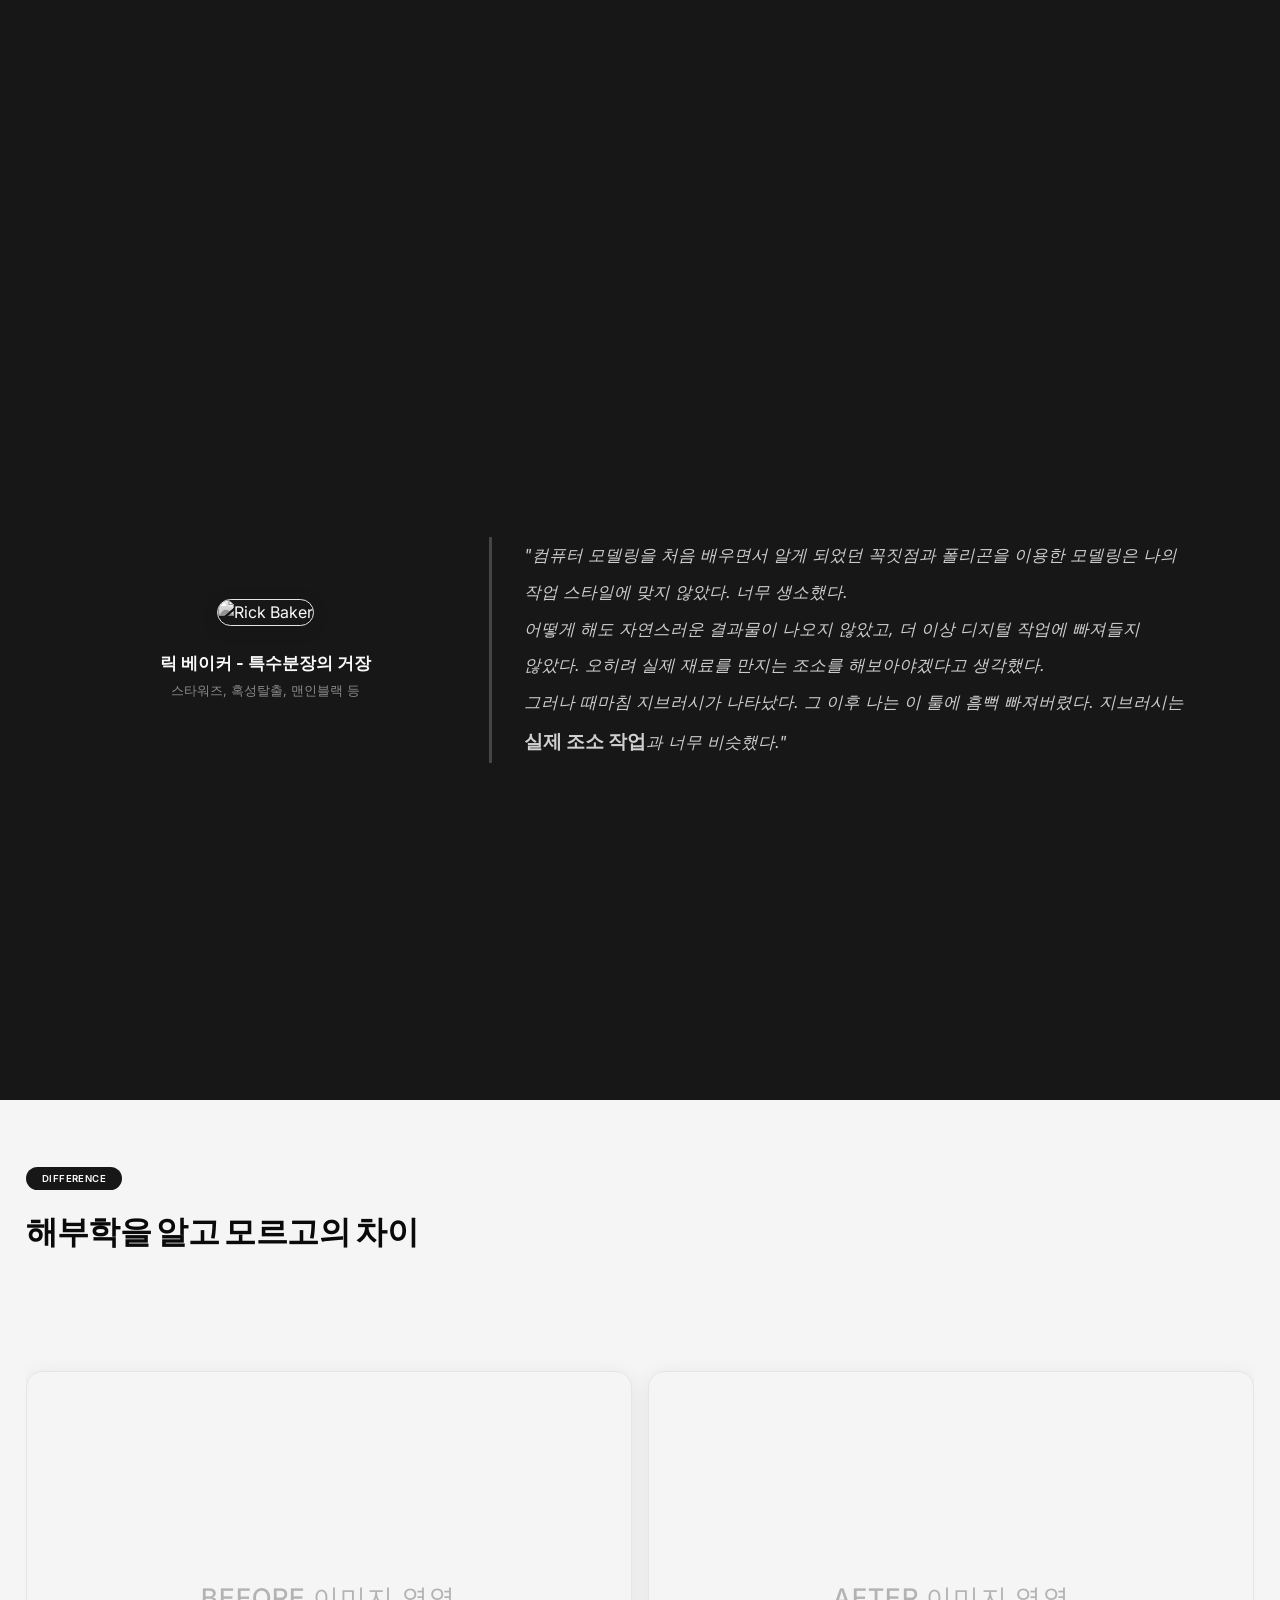
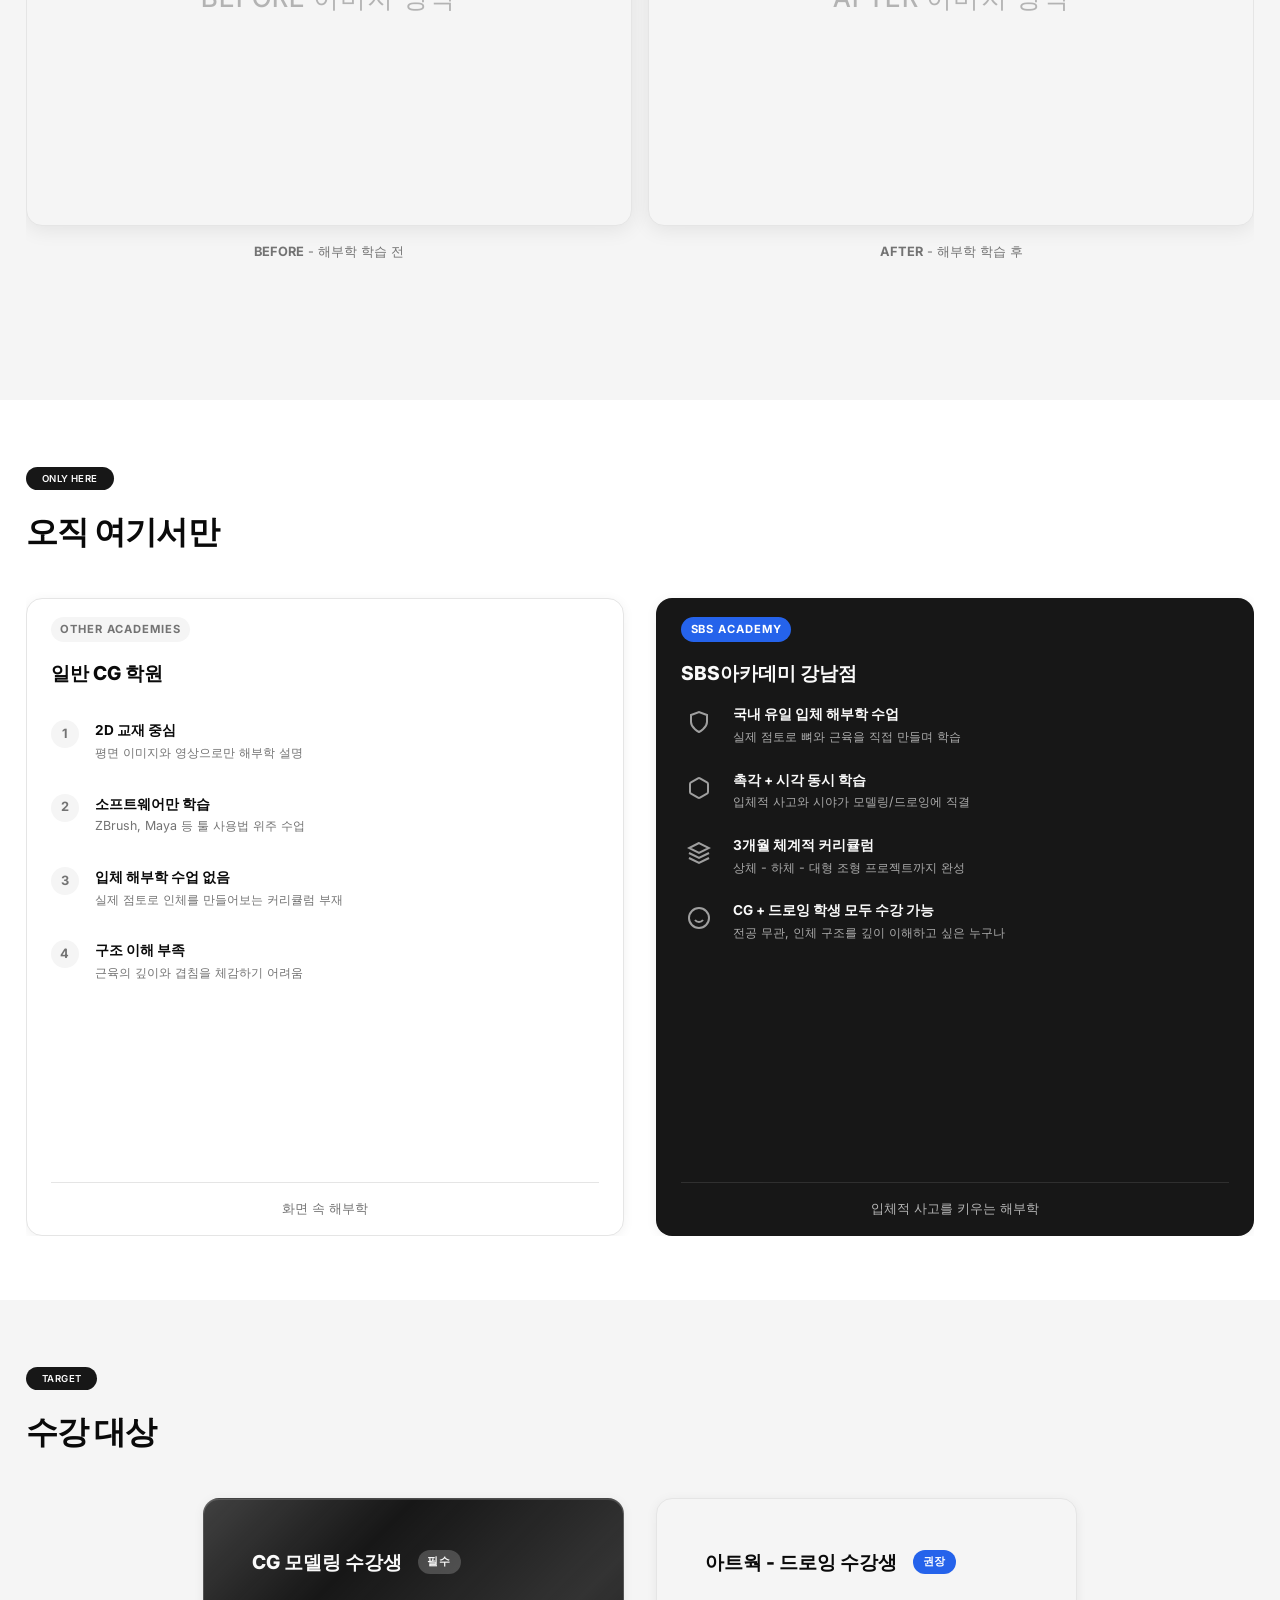
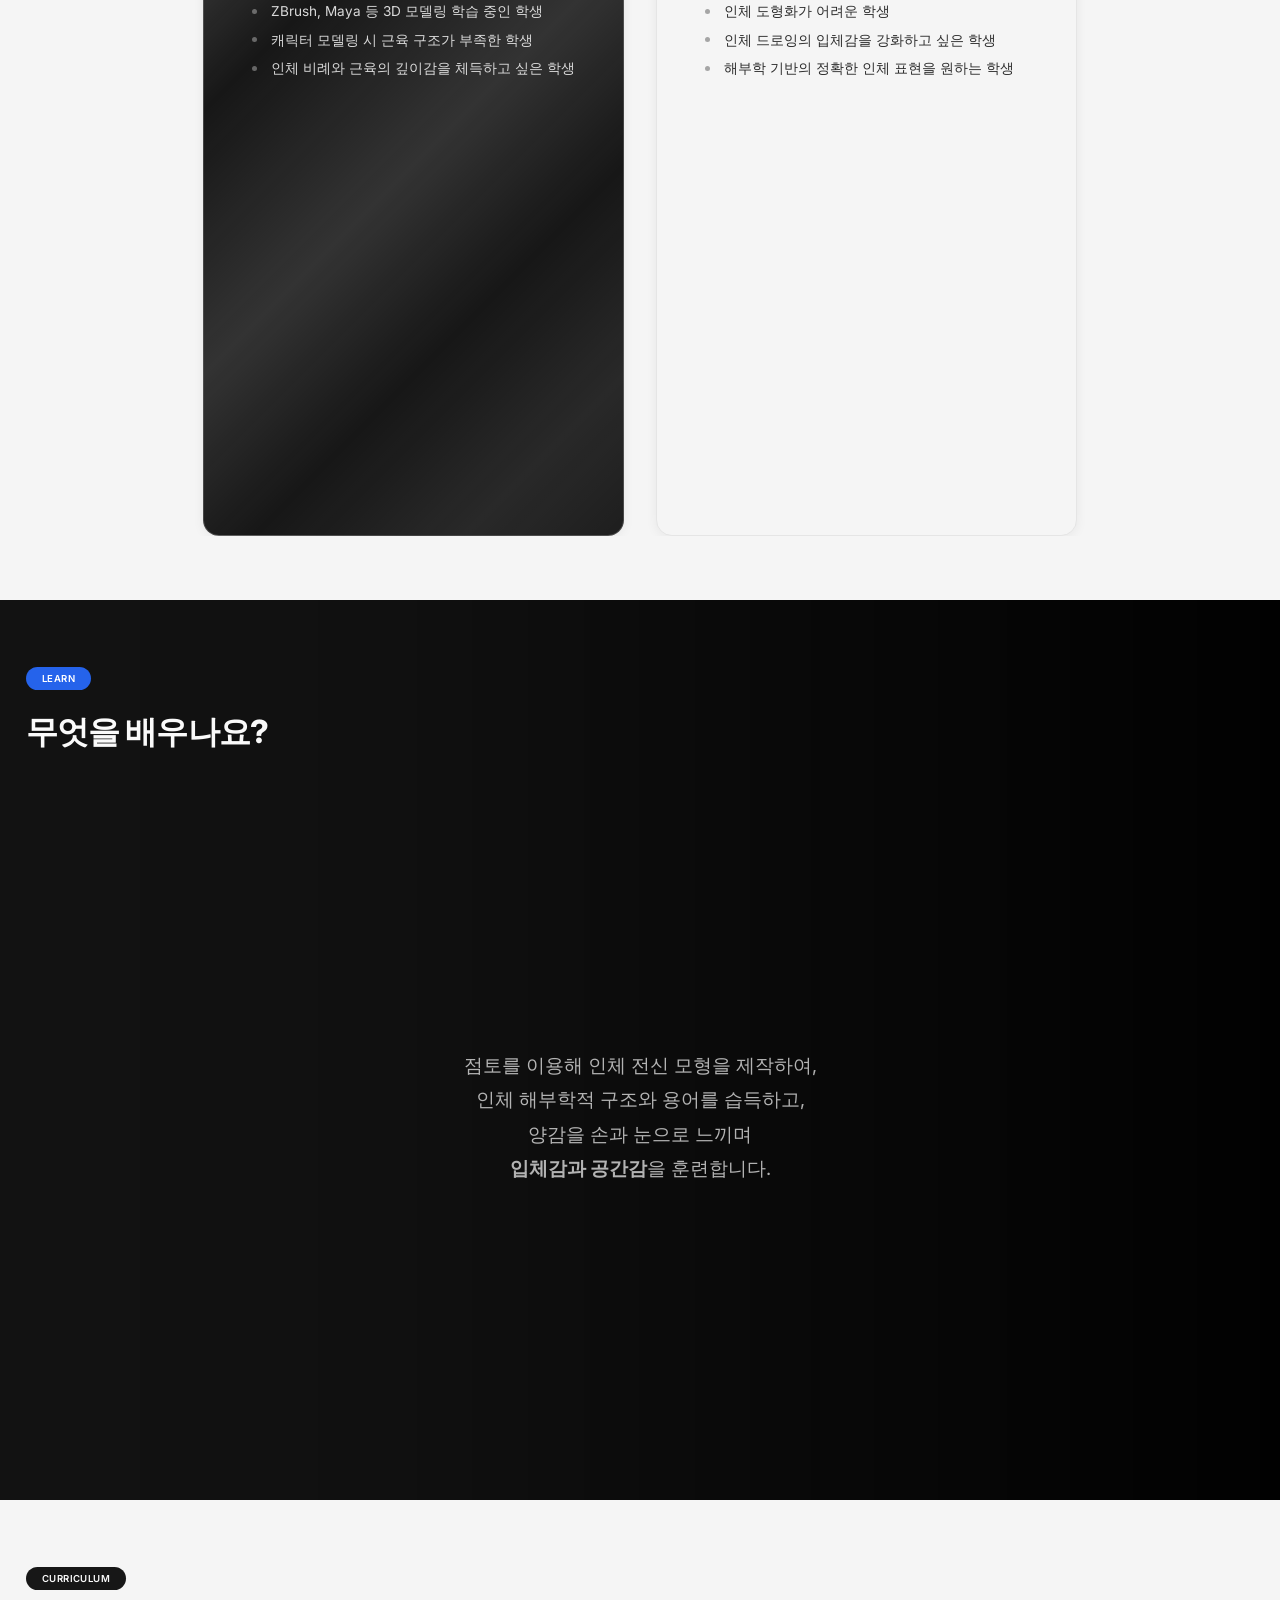
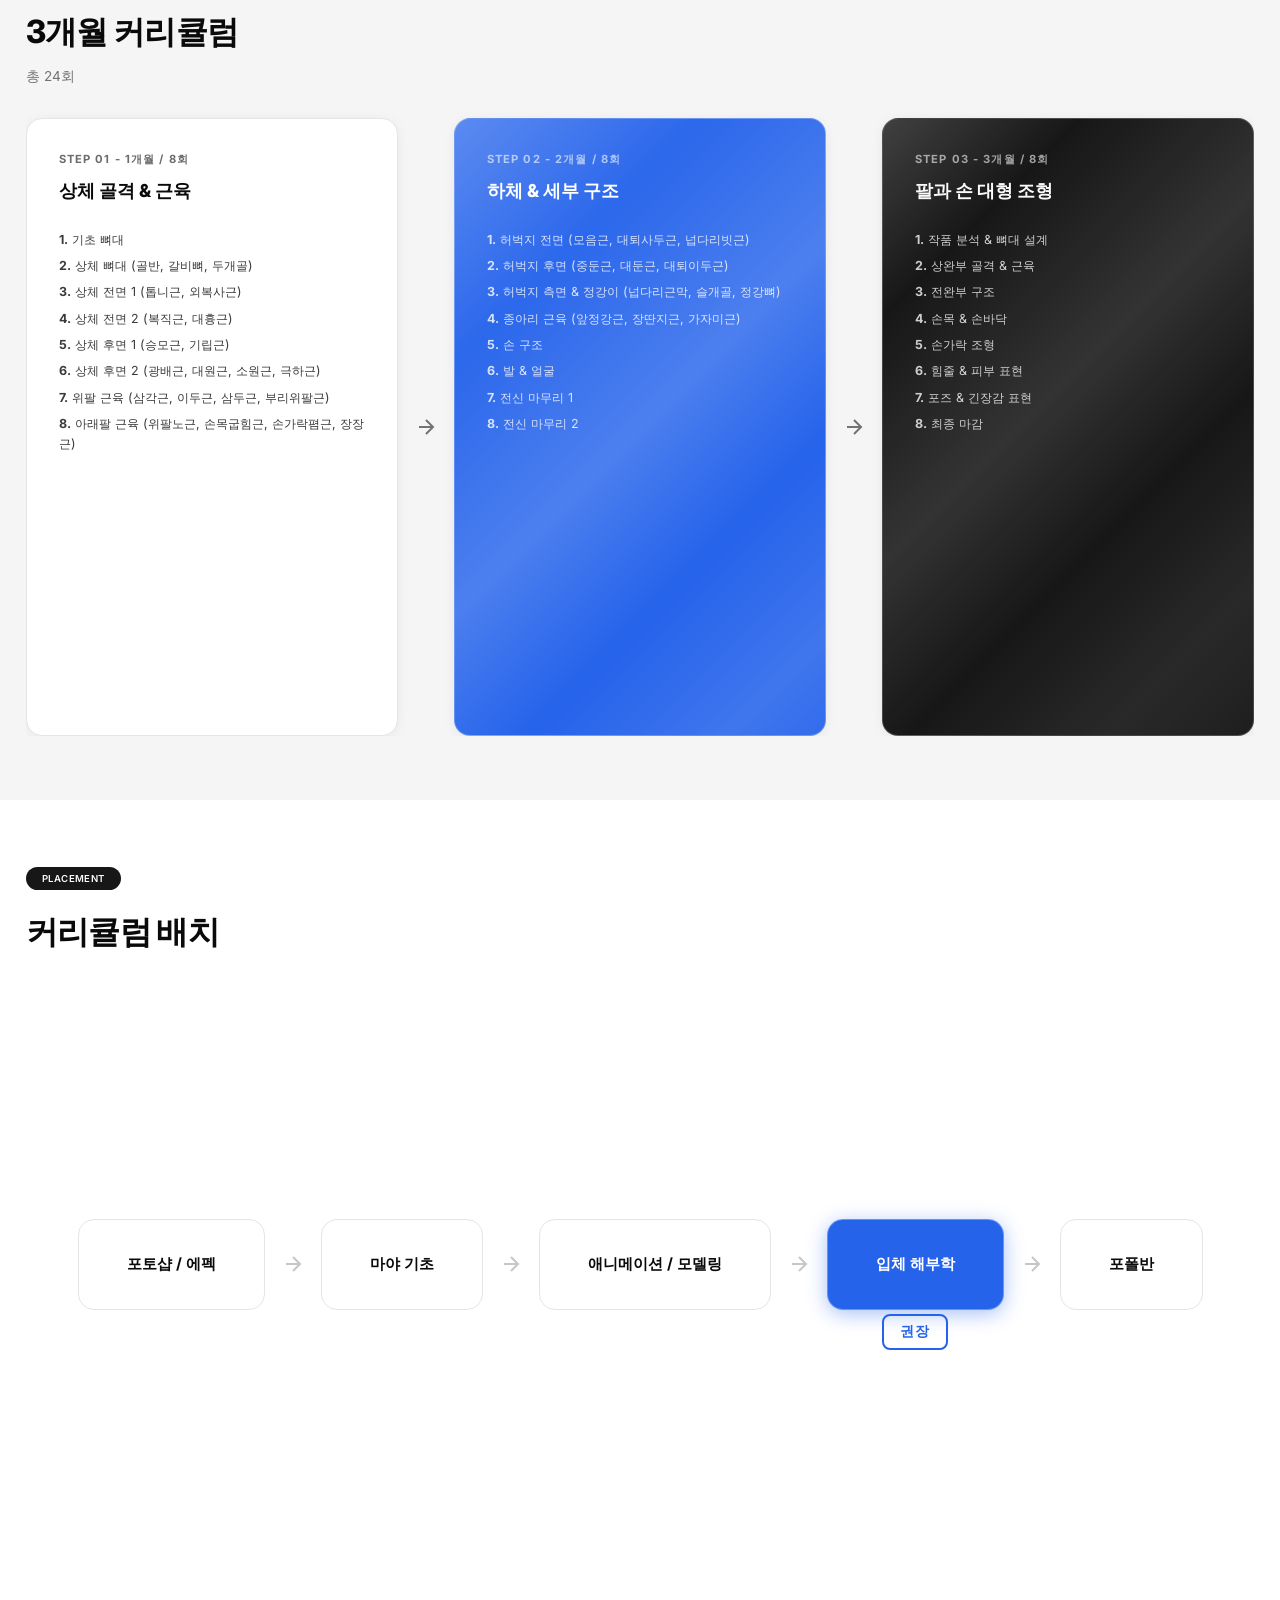
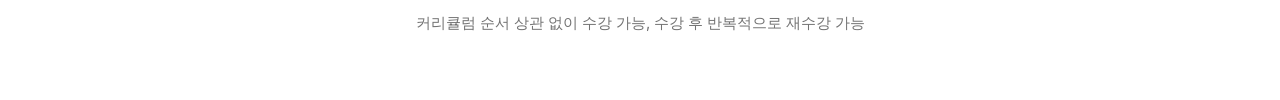
==== commit 02e52d54: "Add what-you-learn page, placement fixes, 포폴반 rename" ====
--- a/index.html
+++ b/index.html
@@ -1421,6 +1421,43 @@
 }
 
 /* ============================================
+   What You Learn Section
+   ============================================ */
+.what-learn-section {
+    position: relative;
+    overflow: hidden;
+}
+
+.what-learn-bg {
+    position: absolute;
+    top: 0;
+    left: 0;
+    width: 100%;
+    height: 100%;
+    background-image: url('https://cdn.dbltv.com/news/photo/202110/18007_19846_4348.jpg');
+    background-size: 200%;
+    background-position: 0% 10%;
+    filter: grayscale(100%) brightness(0.35);
+    z-index: 1;
+}
+
+.what-learn-bg::after {
+    content: "";
+    position: absolute;
+    top: 0;
+    left: 0;
+    width: 100%;
+    height: 100%;
+    background: linear-gradient(
+        to left,
+        rgba(0, 0, 0, 0.95) 0%,
+        rgba(0, 0, 0, 0.6) 40%,
+        rgba(0, 0, 0, 0.3) 70%,
+        rgba(0, 0, 0, 0.2) 100%
+    );
+}
+
+/* ============================================
    Quote Layout (Rick Baker etc.)
    ============================================ */
 .quote-layout {
@@ -1429,6 +1466,8 @@
     grid-template-columns: 1fr 2fr;
     gap: var(--space-xl);
     align-items: center;
+    max-width: 1100px;
+    margin: 0 auto;
 }
 
 .quote-image-side {
@@ -1479,9 +1518,10 @@
 
 .quote-block p {
     font-size: clamp(0.95rem, 1.3vw, 1.15rem);
-    line-height: 1.8;
+    line-height: 2.2;
     opacity: 0.8;
     font-style: italic;
+    word-break: keep-all;
 }
 
 .quote-block em {
@@ -1489,6 +1529,13 @@
     font-weight: 700;
     color: var(--accent);
     opacity: 1;
+}
+
+.quote-highlight {
+    color: #fff;
+    font-size: 1.15em;
+    font-weight: 800;
+    font-style: normal;
 }
 
 @media (max-width: 768px) {
@@ -2040,6 +2087,18 @@
     letter-spacing: 0.1em;
 }
 
+.placement-recommend-box {
+    position: absolute;
+    bottom: -2.5rem;
+    font-size: clamp(0.85rem, 1vw, 1rem);
+    font-weight: 700;
+    color: var(--accent);
+    letter-spacing: 0.1em;
+    padding: 0.3rem 1rem;
+    border: 2px solid var(--accent);
+    border-radius: var(--radius);
+}
+
 .placement-arrow {
     display: flex;
     align-items: center;
@@ -2143,12 +2202,14 @@
                     </div>
                     <div class="quote-person">
                         <strong>릭 베이커 - 특수분장의 거장</strong>
-                        <p>스타워즈, 혹성탈출, 맨인블랙 등 참여</p>
+                        <p>스타워즈, 혹성탈출, 맨인블랙 등</p>
                     </div>
                 </div>
                 <div class="quote-text-side">
                     <blockquote class="quote-block">
-                        <p>"컴퓨터 모델링을 처음 배우면서 알게 되었던 꼭짓점과 폴리곤을 이용한 모델링은 나의 작업 스타일에 맞지 않았다. 너무 생소했다. 어떻게 해도 자연스러운 결과물이 나오지 않았고, 더 이상 디지털 작업에 빠져들지 않았다. 오히려 실제 재료를 만지는 조소를 해보아야겠다고 생각했다. 그러나 때마침 지브러시가 나타났다. 그 이후 나는 이 툴에 흠뻑 빠져버렸다. 지브러시는 <em>실제 조소 작업</em>과 너무 비슷했다."</p>
+                        <p>"컴퓨터 모델링을 처음 배우면서 알게 되었던 꼭짓점과 폴리곤을 이용한 모델링은 나의 작업 스타일에 맞지 않았다. 너무 생소했다.</p>
+                        <p>어떻게 해도 자연스러운 결과물이 나오지 않았고, 더 이상 디지털 작업에 빠져들지 않았다. 오히려 실제 재료를 만지는 조소를 해보아야겠다고 생각했다.</p>
+                        <p>그러나 때마침 지브러시가 나타났다. 그 이후 나는 이 툴에 흠뻑 빠져버렸다. 지브러시는 <strong class="quote-highlight">실제 조소 작업</strong>과 너무 비슷했다."</p>
                     </blockquote>
                 </div>
             </div>
@@ -2322,6 +2383,24 @@
     </div>
 </section>
 
+<section class="section section--dark what-learn-section" data-section-id="what_you_learn">
+    <div class="what-learn-bg"></div>
+    <div class="section-container" style="position: relative; z-index: 2;">
+        <div class="section-header">
+            <span class="section-badge">LEARN</span>
+            <h2 class="section-title">무엇을 배우나요?</h2>
+        </div>
+
+        <div class="content-area">
+            <div class="insight-center">
+                <div class="insight-detail">
+                    <p>점토를 이용해 인체 전신 모형을 제작하여,<br>인체 해부학적 구조와 용어를 습득하고,<br>양감을 손과 눈으로 느끼며<br><strong>입체감과 공간감</strong>을 훈련합니다.</p>
+                </div>
+            </div>
+        </div>
+    </div>
+</section>
+
 <section class="section" data-section-id="curriculum_roadmap">
     <div class="section-container">
         <div class="section-header">
@@ -2421,13 +2500,13 @@
                     <div class="placement-box placement-box--accent">
                         <span class="placement-label">입체 해부학</span>
                     </div>
-                    <span class="placement-recommend">권장</span>
+                    <span class="placement-recommend-box">권장</span>
                 </div>
                 <div class="placement-arrow">
                     <svg width="24" height="24" viewBox="0 0 24 24" fill="none" stroke="currentColor" stroke-width="2"><path d="M5 12h14"/><path d="M12 5l7 7-7 7"/></svg>
                 </div>
                 <div class="placement-box">
-                    <span class="placement-label">포트폴리오</span>
+                    <span class="placement-label">포폴반</span>
                 </div>
             </div>
 
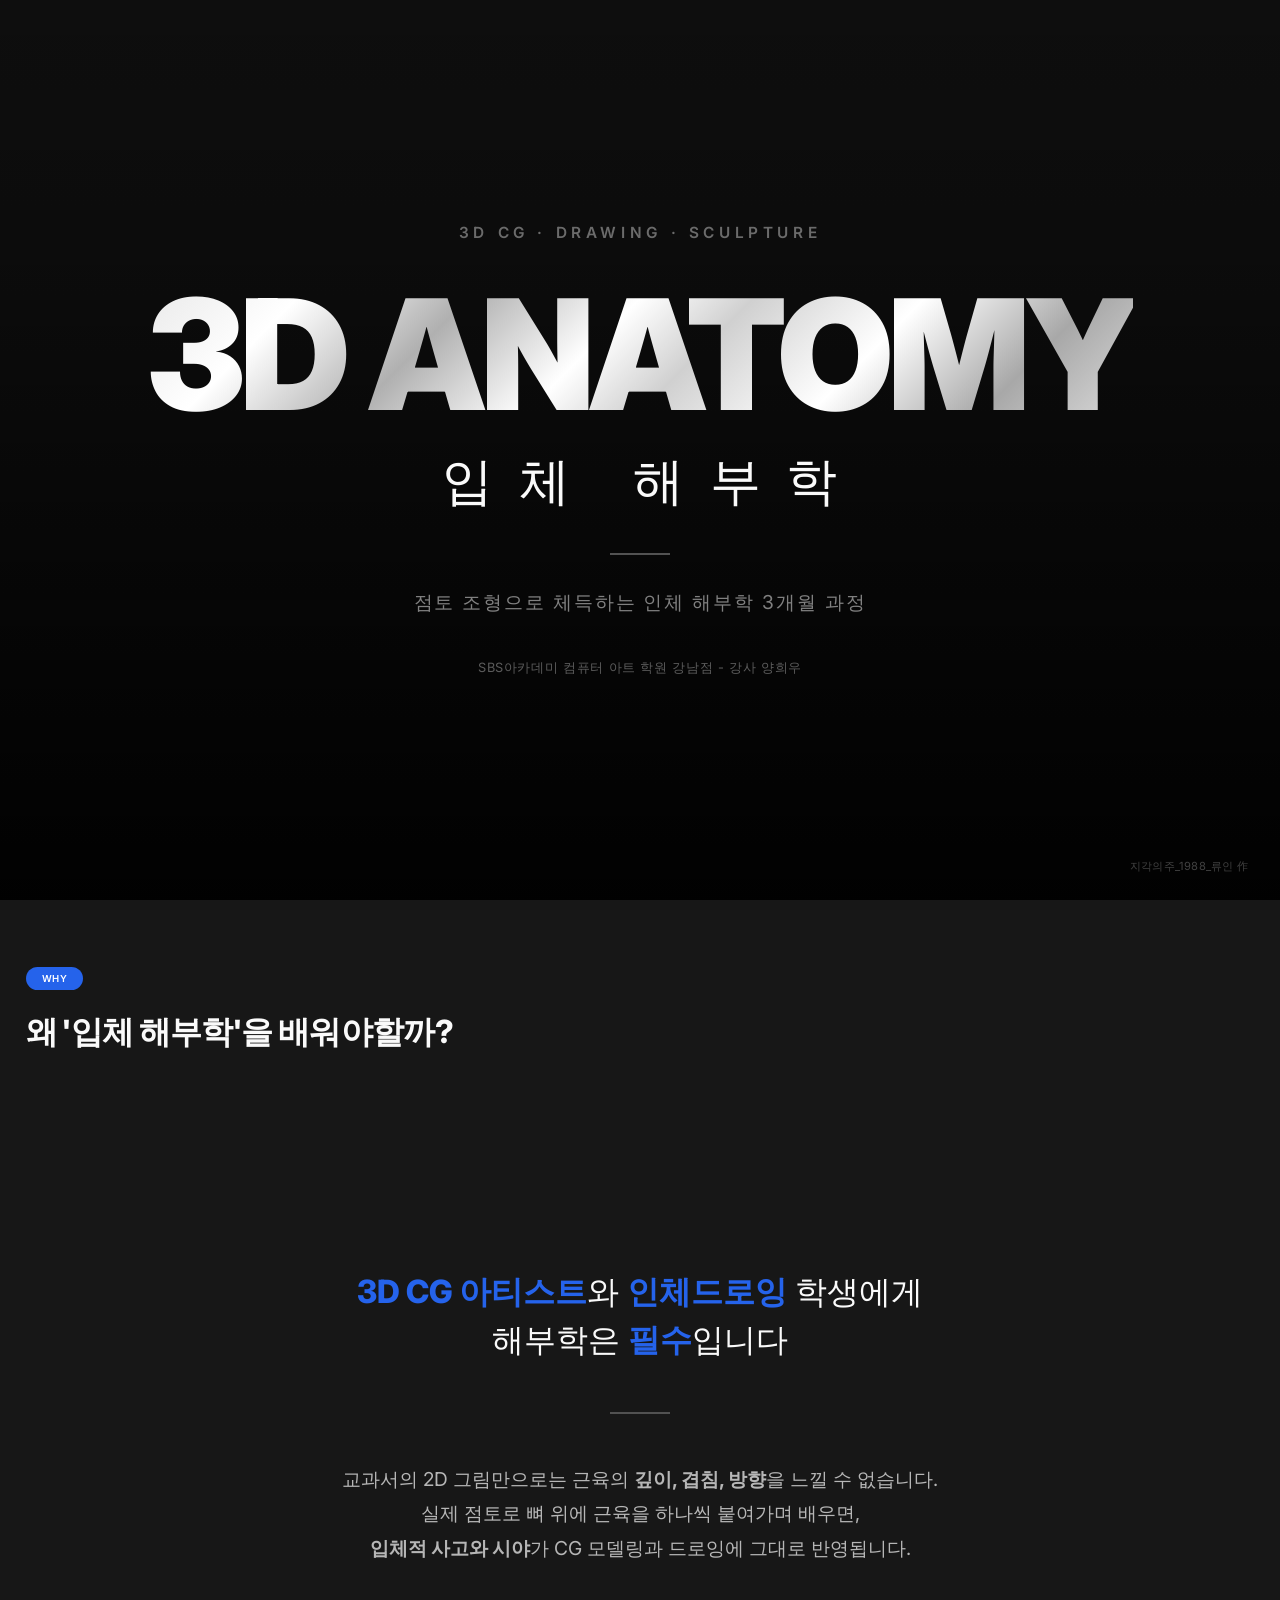
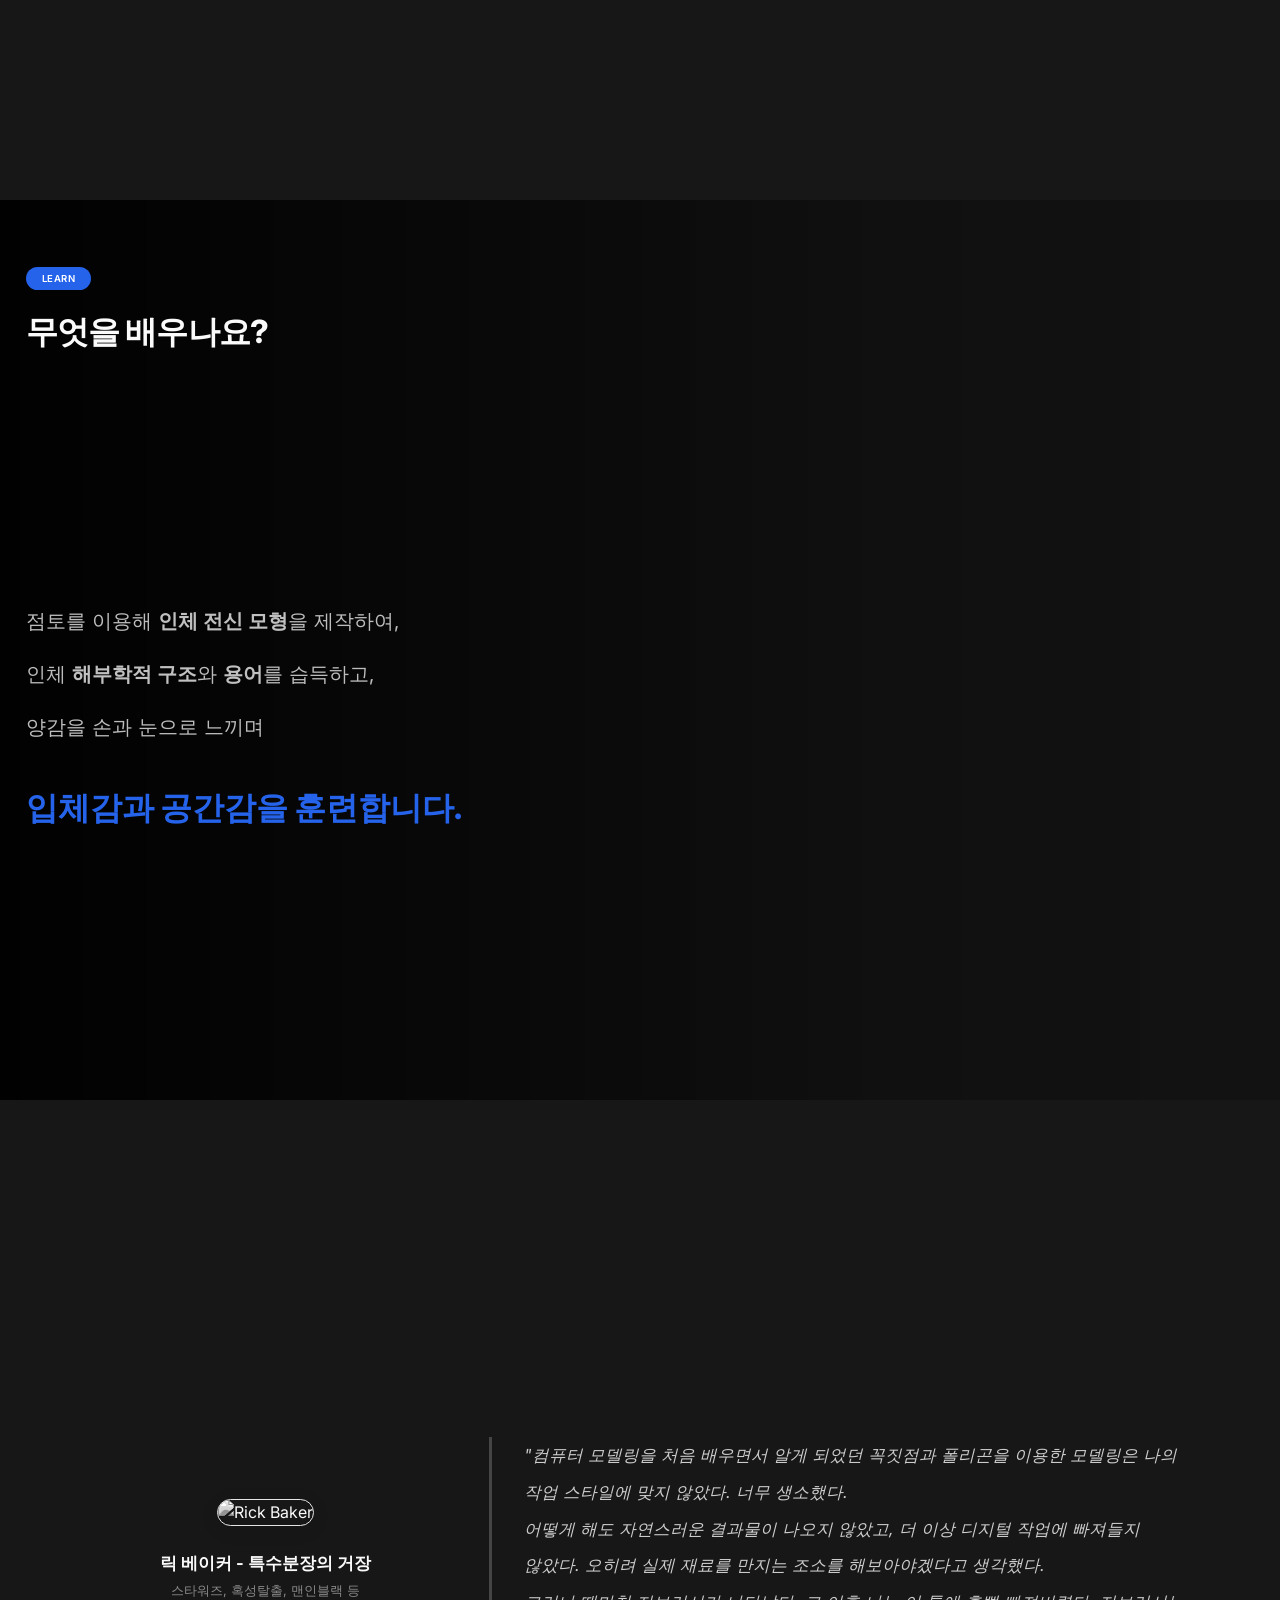
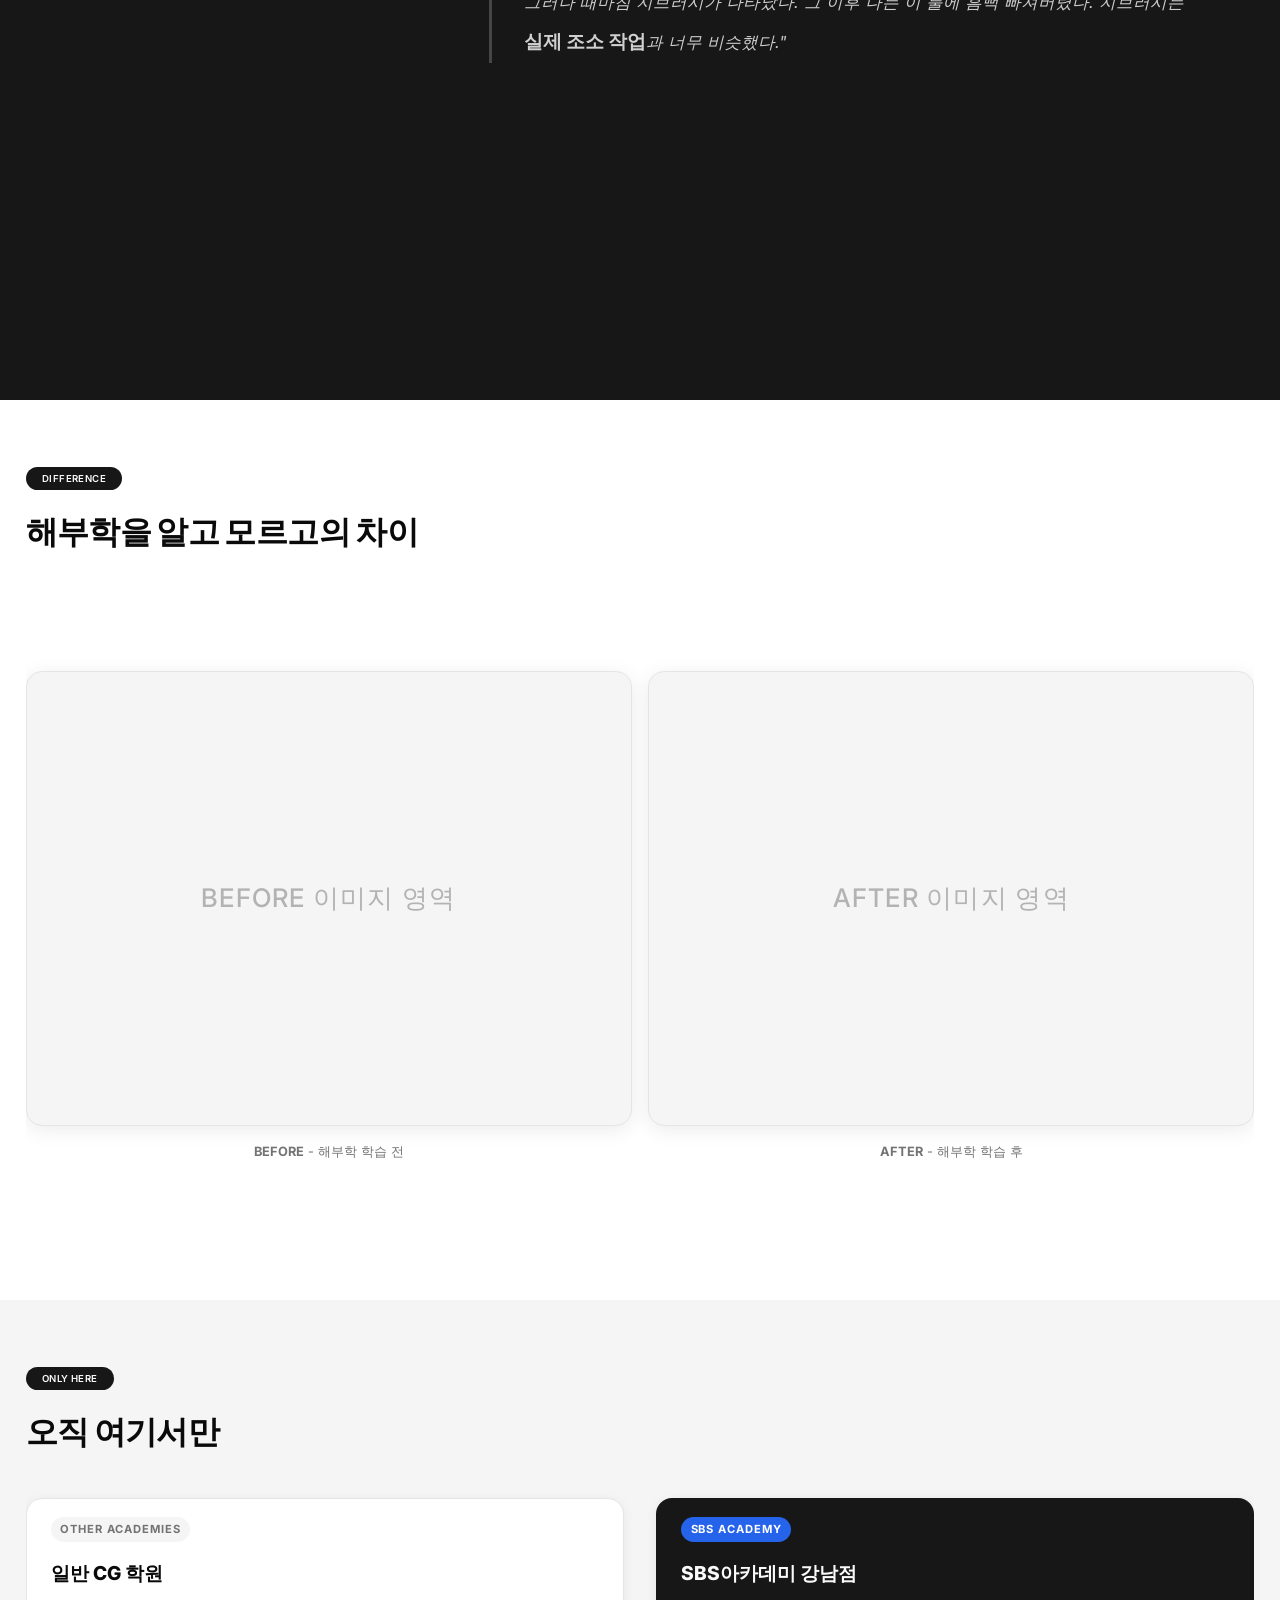
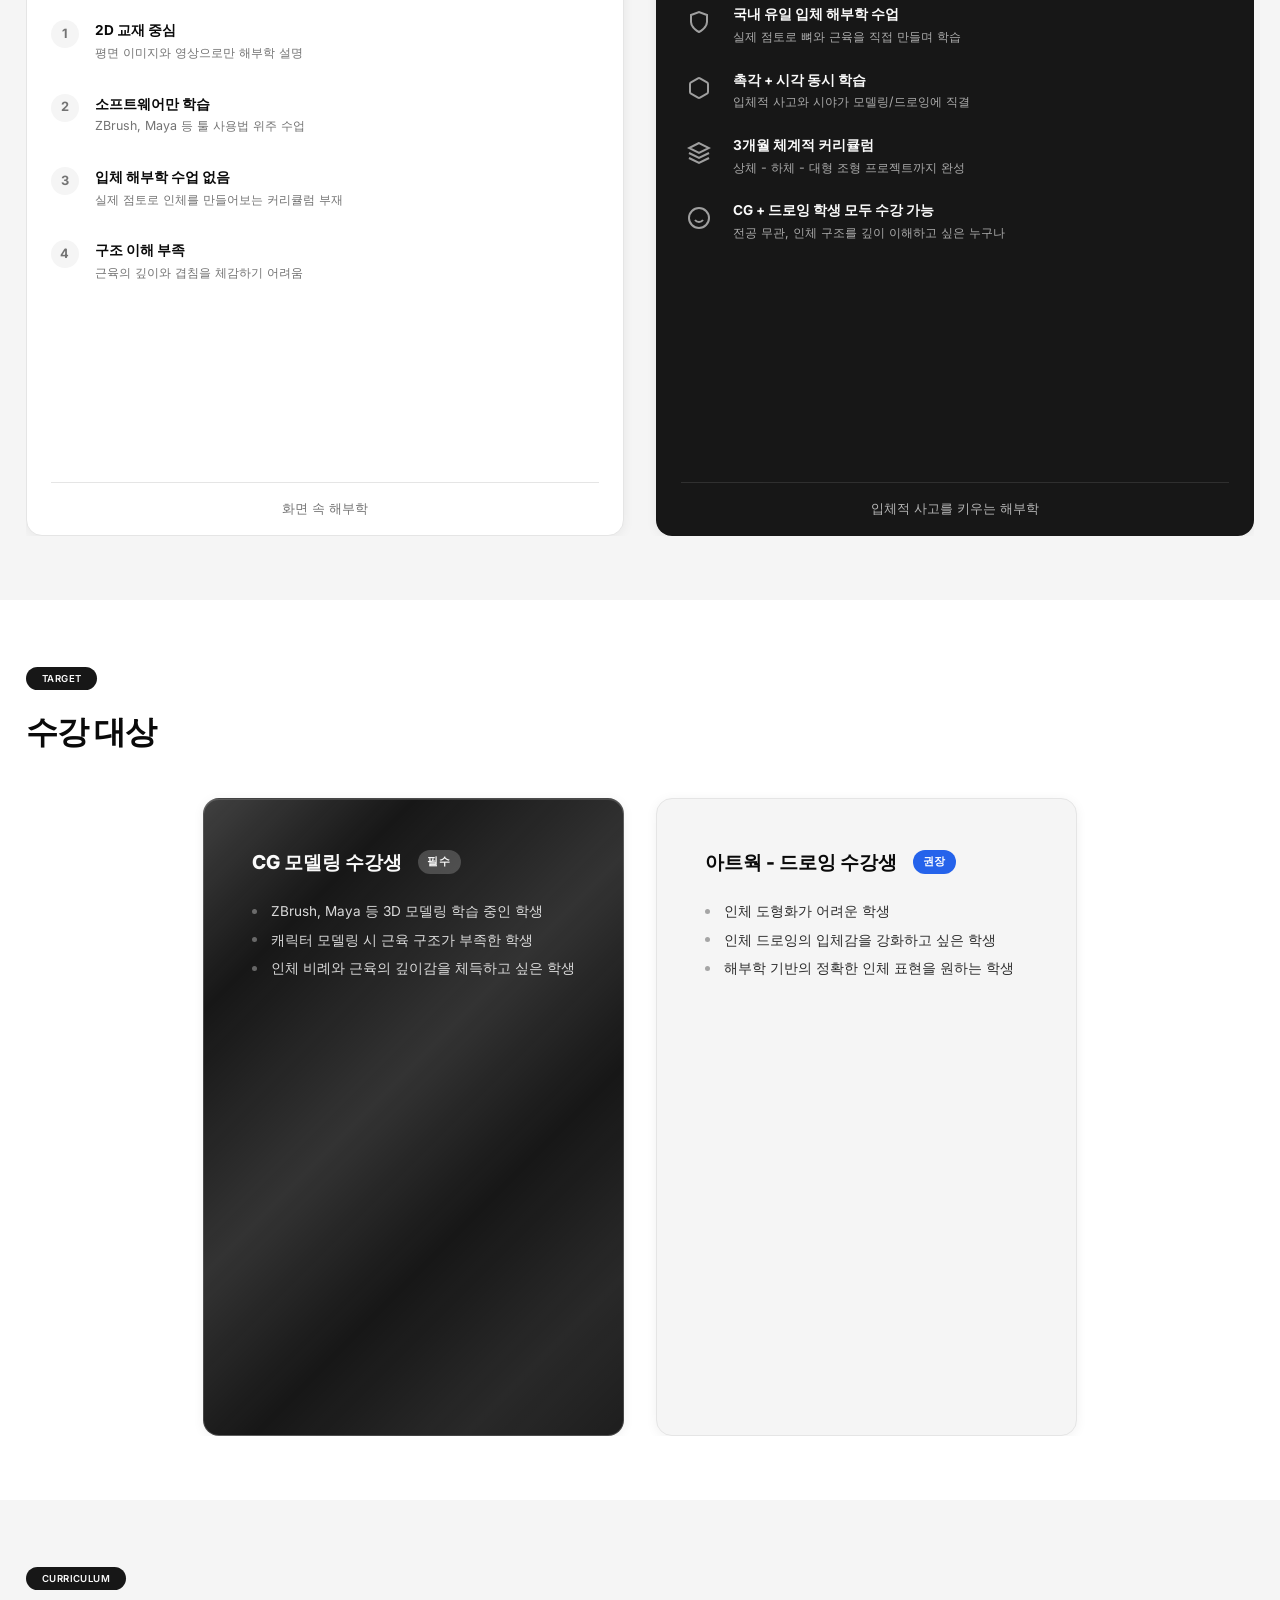
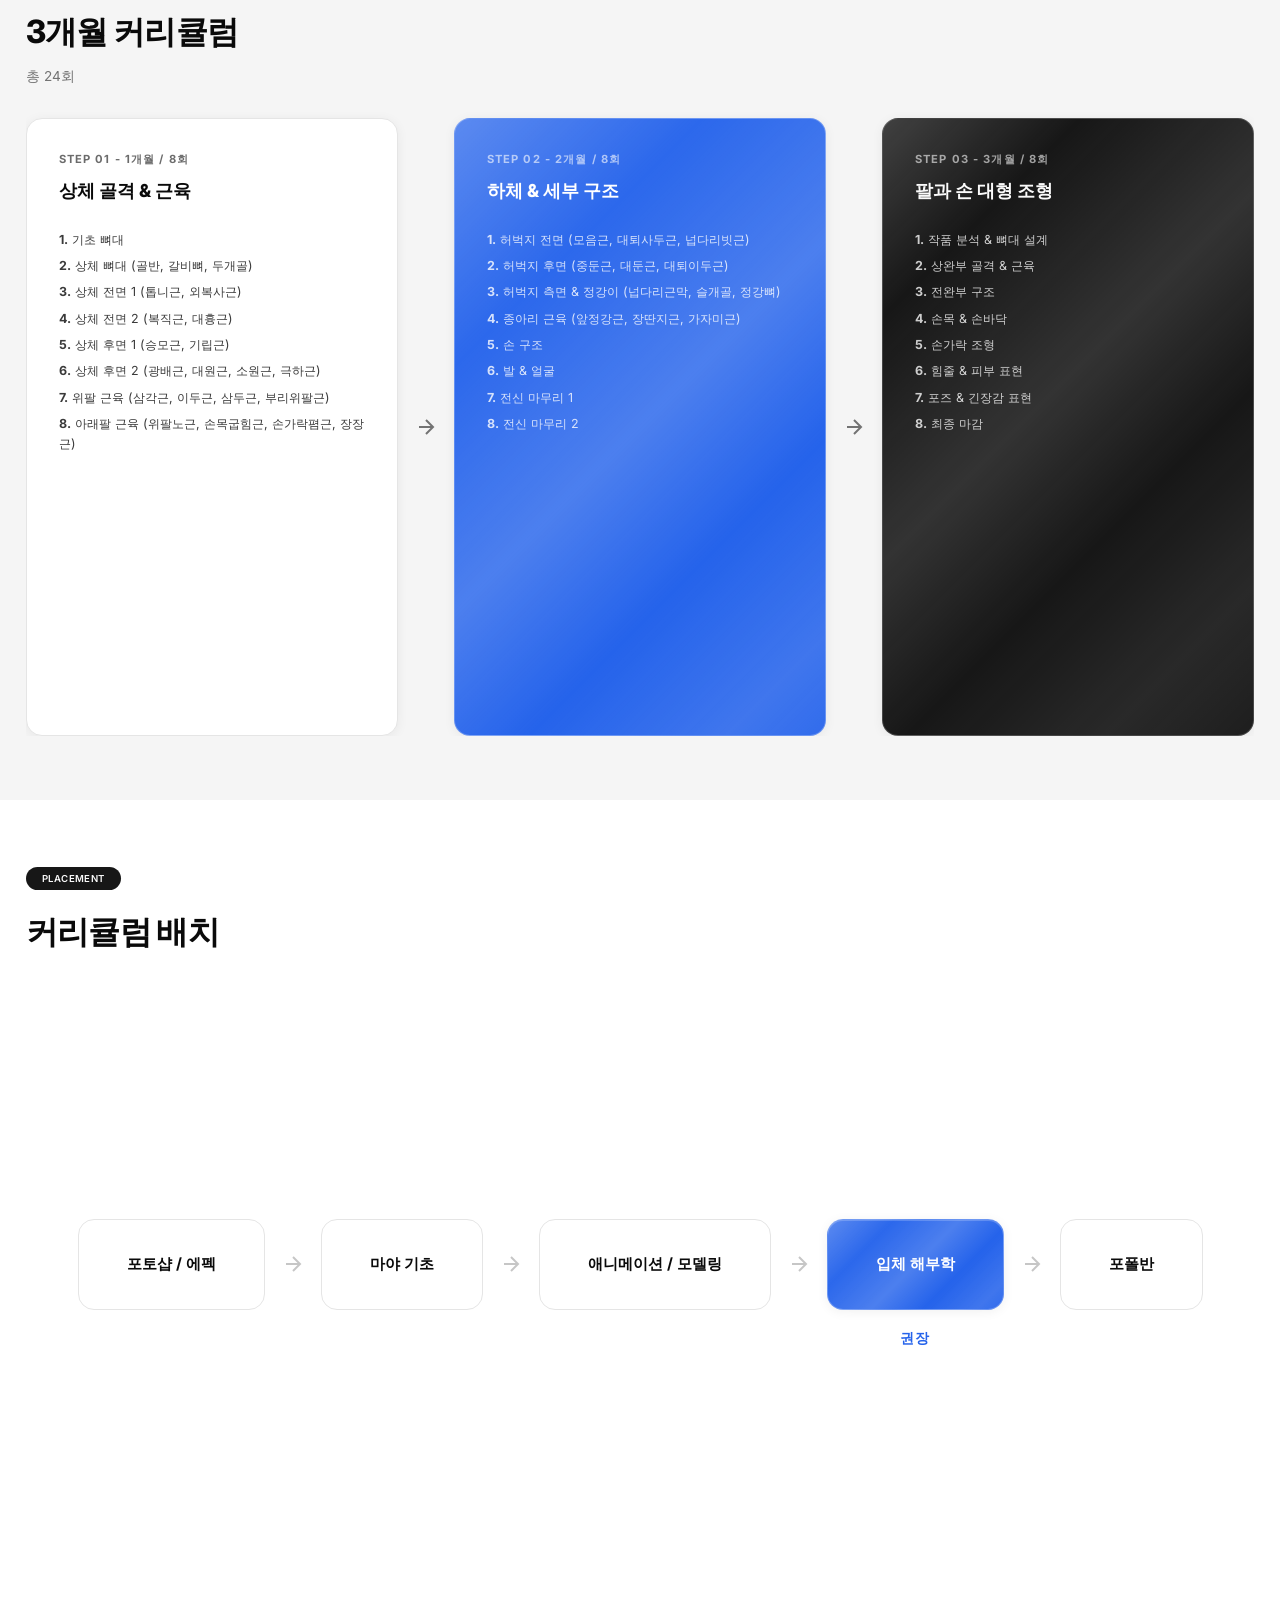
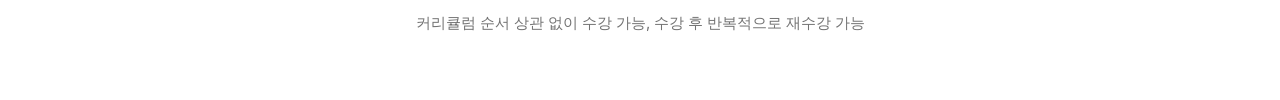
==== commit 2641439d: "Fix what-you-learn bg image position upward" ====
--- a/index.html
+++ b/index.html
@@ -1435,8 +1435,8 @@
     width: 100%;
     height: 100%;
     background-image: url('https://cdn.dbltv.com/news/photo/202110/18007_19846_4348.jpg');
-    background-size: 200%;
-    background-position: 0% 10%;
+    background-size: 220%;
+    background-position: -5% 25%;
     filter: grayscale(100%) brightness(0.35);
     z-index: 1;
 }
@@ -1449,12 +1449,41 @@
     width: 100%;
     height: 100%;
     background: linear-gradient(
-        to left,
+        to right,
         rgba(0, 0, 0, 0.95) 0%,
         rgba(0, 0, 0, 0.6) 40%,
         rgba(0, 0, 0, 0.3) 70%,
         rgba(0, 0, 0, 0.2) 100%
     );
+}
+
+.what-learn-content {
+    flex: 1;
+    display: flex;
+    flex-direction: column;
+    justify-content: center;
+    gap: var(--space-sm);
+    max-width: 800px;
+}
+
+.what-learn-text {
+    font-size: clamp(1.1rem, 1.6vw, 1.4rem);
+    line-height: 1.8;
+    opacity: 0.75;
+}
+
+.what-learn-text strong {
+    opacity: 1;
+    font-weight: 700;
+    color: #fff;
+}
+
+.what-learn-highlight {
+    font-size: clamp(1.5rem, 2.5vw, 2.2rem);
+    font-weight: 800;
+    color: var(--accent);
+    margin-top: var(--space-md);
+    line-height: 1.4;
 }
 
 /* ============================================
@@ -2062,9 +2091,17 @@
 }
 
 .placement-box--accent {
-    background: var(--accent);
-    border-color: rgba(255, 255, 255, 0.3);
-    box-shadow: 0 4px 20px rgba(37, 99, 235, 0.4);
+    background:
+        linear-gradient(135deg,
+            rgba(255,255,255,0.25) 0%,
+            rgba(255,255,255,0.03) 25%,
+            rgba(255,255,255,0.18) 50%,
+            rgba(255,255,255,0) 70%,
+            rgba(255,255,255,0.12) 90%,
+            rgba(255,255,255,0.06) 100%),
+        var(--accent);
+    border: 1px solid rgba(255,255,255,0.25);
+    box-shadow: 0 2px 12px rgba(0,0,0,0.06), inset 0 1px 0 rgba(255,255,255,0.2);
 }
 
 .placement-label {
@@ -2094,9 +2131,6 @@
     font-weight: 700;
     color: var(--accent);
     letter-spacing: 0.1em;
-    padding: 0.3rem 1rem;
-    border: 2px solid var(--accent);
-    border-radius: var(--radius);
 }
 
 .placement-arrow {
@@ -2187,6 +2221,25 @@
                         <strong>입체적 사고와 시야</strong>가 CG 모델링과 드로잉에 그대로 반영됩니다.
                     </p>
                 </div>
+            </div>
+        </div>
+    </div>
+</section>
+
+<section class="section section--dark what-learn-section" data-section-id="what_you_learn">
+    <div class="what-learn-bg"></div>
+    <div class="section-container" style="position: relative; z-index: 2;">
+        <div class="section-header">
+            <span class="section-badge">LEARN</span>
+            <h2 class="section-title">무엇을 배우나요?</h2>
+        </div>
+
+        <div class="content-area">
+            <div class="what-learn-content">
+                <p class="what-learn-text">점토를 이용해 <strong>인체 전신 모형</strong>을 제작하여,</p>
+                <p class="what-learn-text">인체 <strong>해부학적 구조</strong>와 <strong>용어</strong>를 습득하고,</p>
+                <p class="what-learn-text">양감을 손과 눈으로 느끼며</p>
+                <p class="what-learn-highlight">입체감과 공간감을 훈련합니다.</p>
             </div>
         </div>
     </div>
@@ -2383,24 +2436,6 @@
     </div>
 </section>
 
-<section class="section section--dark what-learn-section" data-section-id="what_you_learn">
-    <div class="what-learn-bg"></div>
-    <div class="section-container" style="position: relative; z-index: 2;">
-        <div class="section-header">
-            <span class="section-badge">LEARN</span>
-            <h2 class="section-title">무엇을 배우나요?</h2>
-        </div>
-
-        <div class="content-area">
-            <div class="insight-center">
-                <div class="insight-detail">
-                    <p>점토를 이용해 인체 전신 모형을 제작하여,<br>인체 해부학적 구조와 용어를 습득하고,<br>양감을 손과 눈으로 느끼며<br><strong>입체감과 공간감</strong>을 훈련합니다.</p>
-                </div>
-            </div>
-        </div>
-    </div>
-</section>
-
 <section class="section" data-section-id="curriculum_roadmap">
     <div class="section-container">
         <div class="section-header">
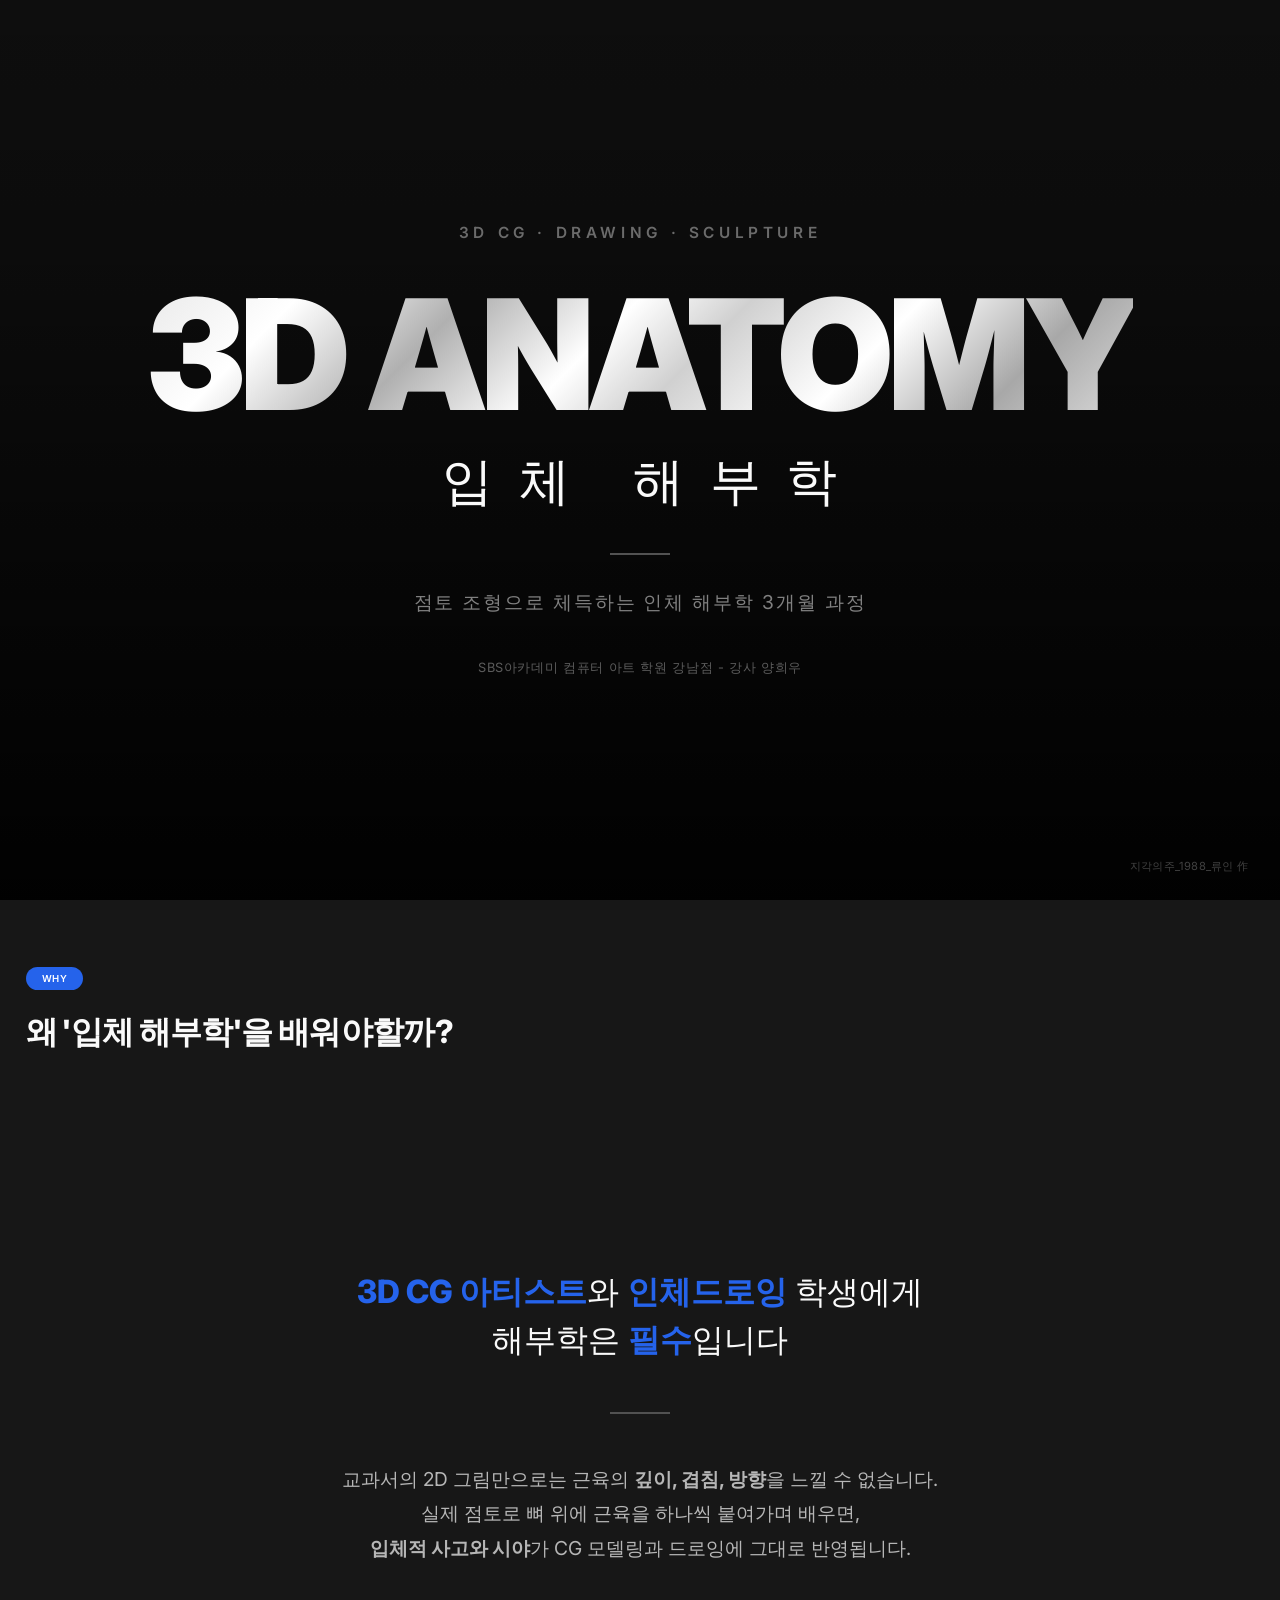
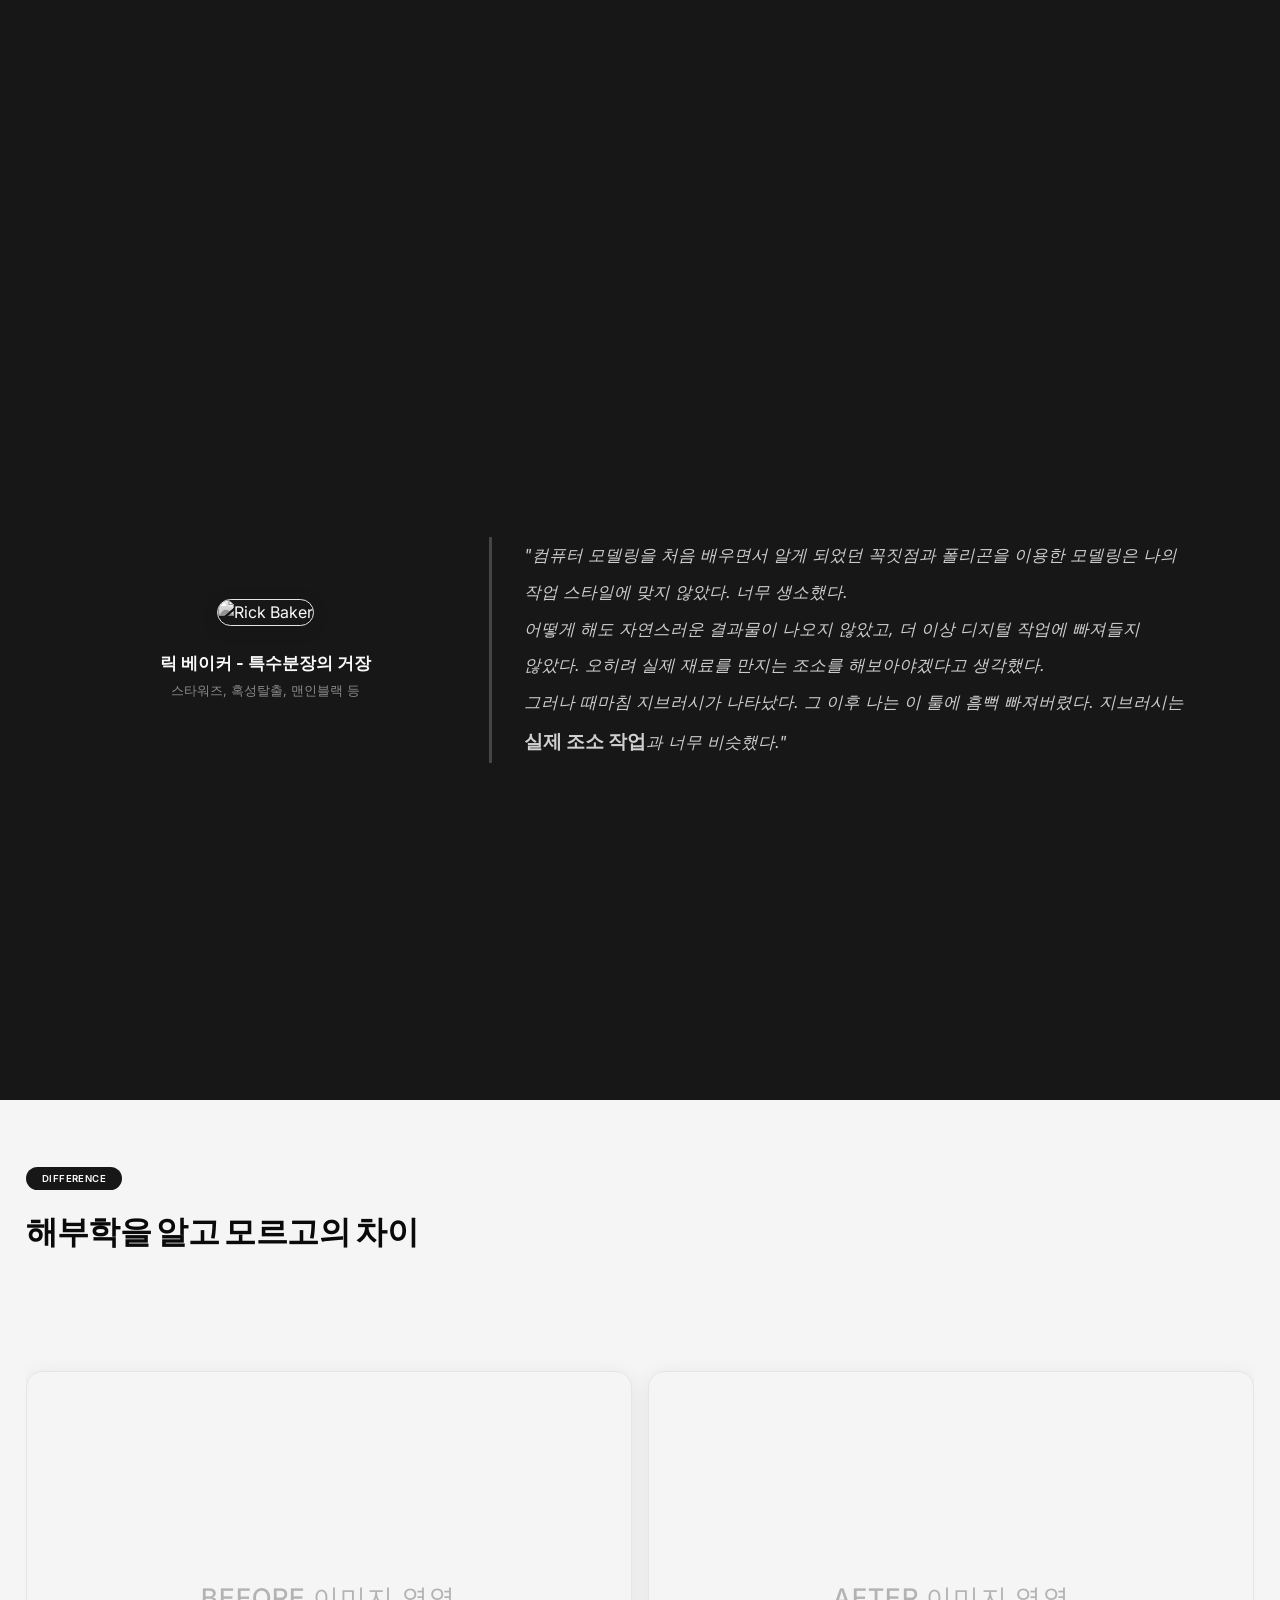
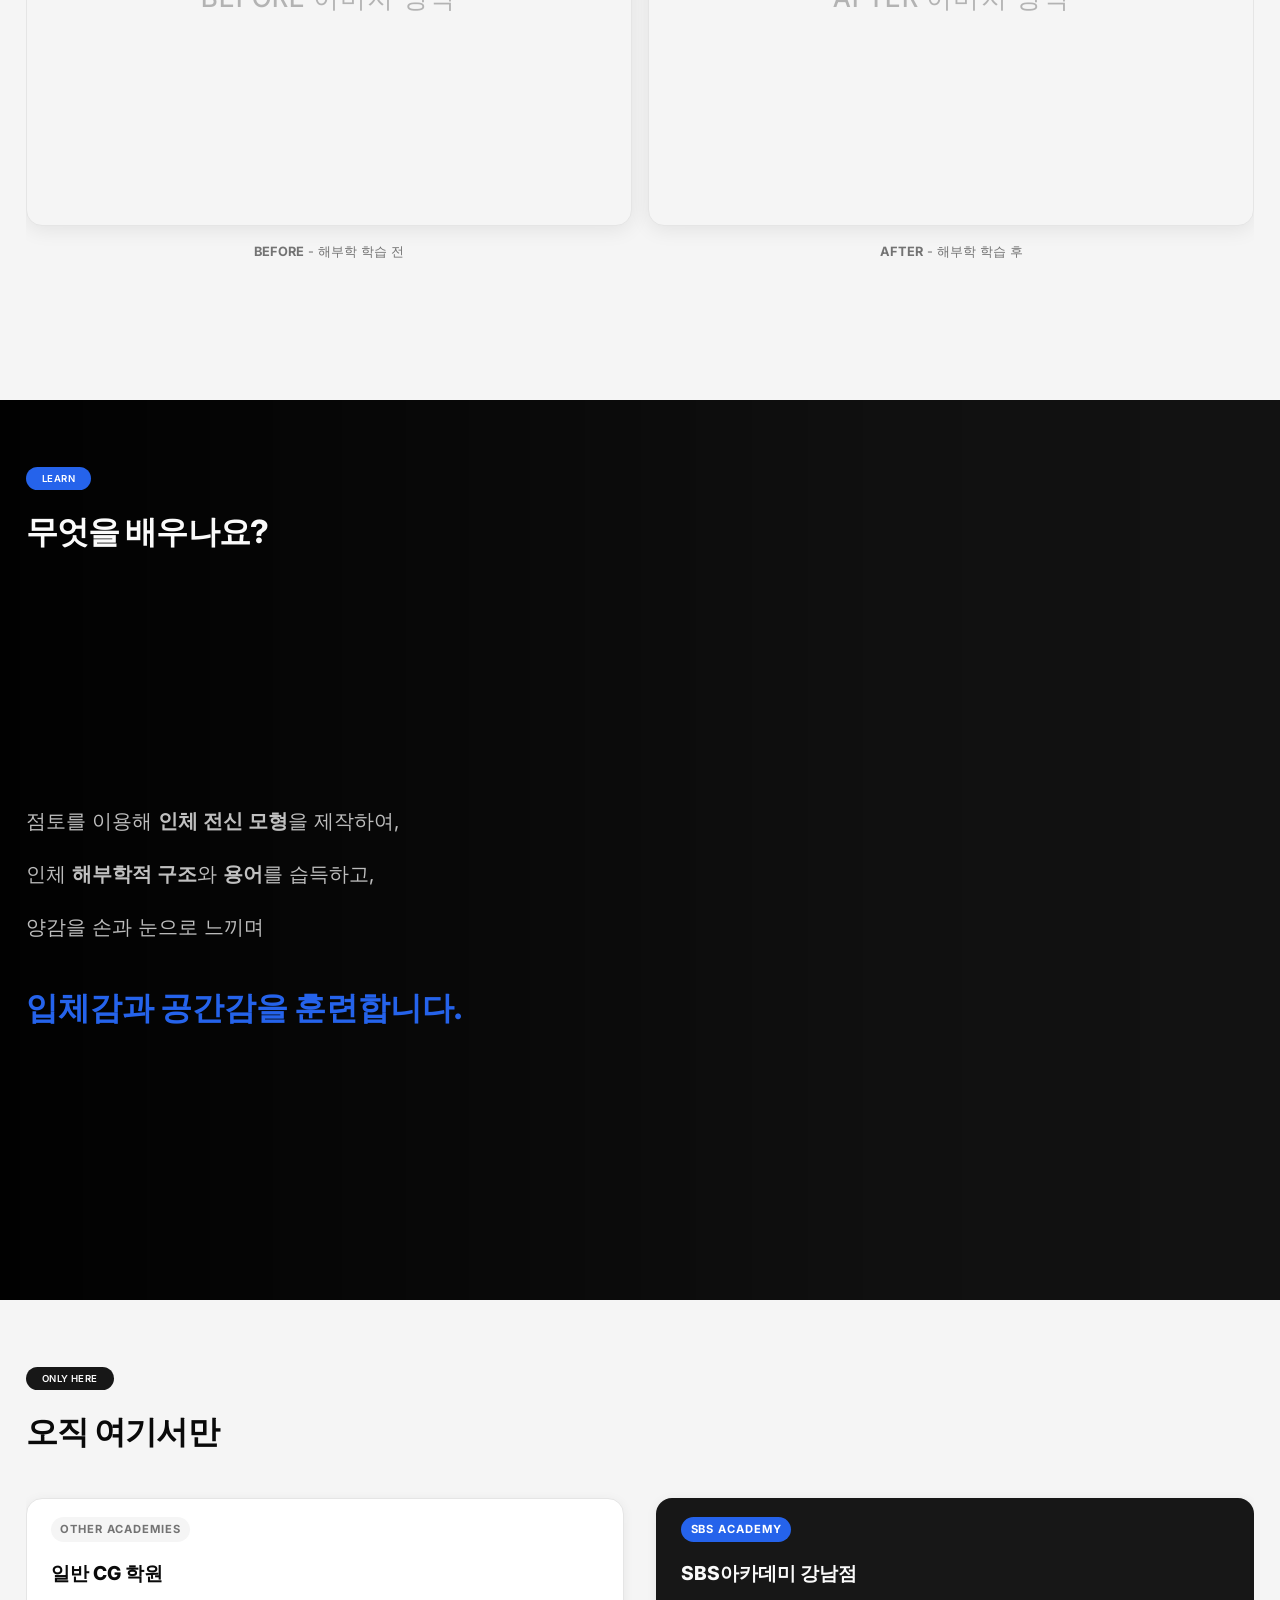
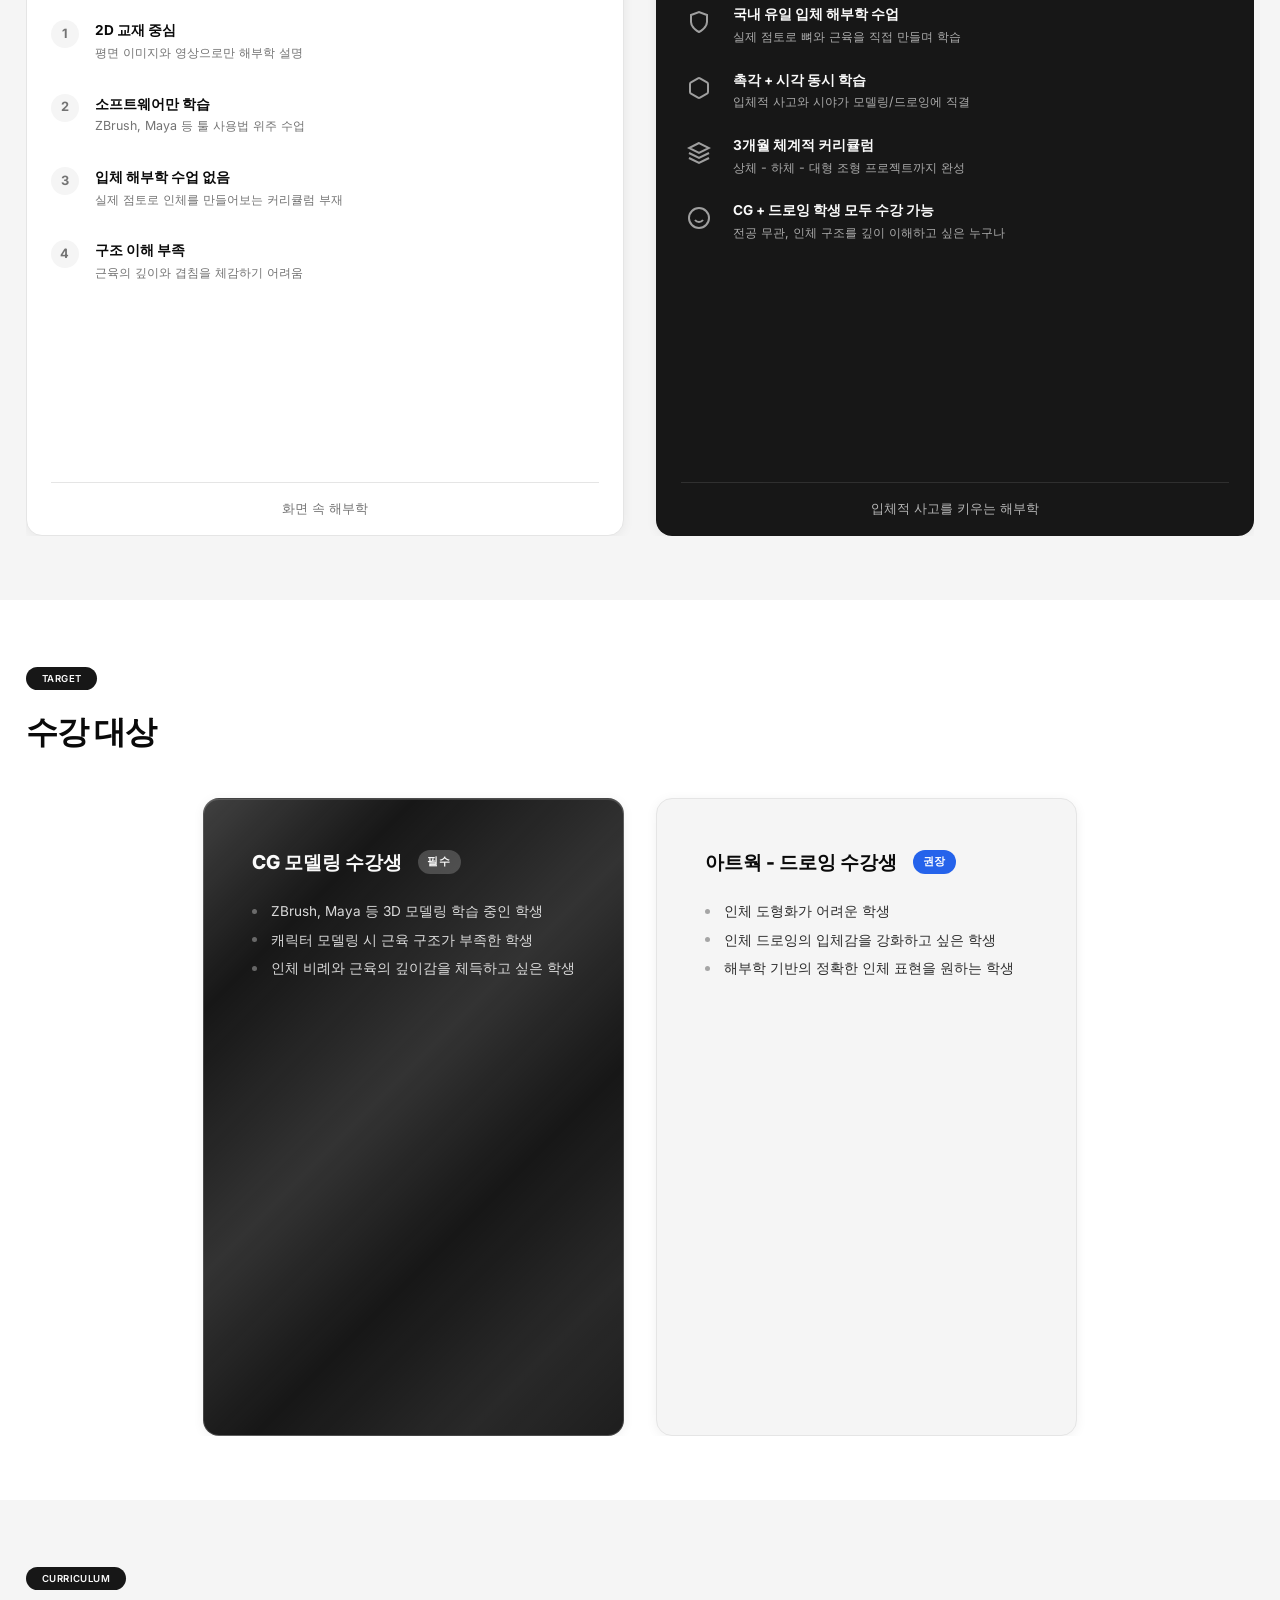
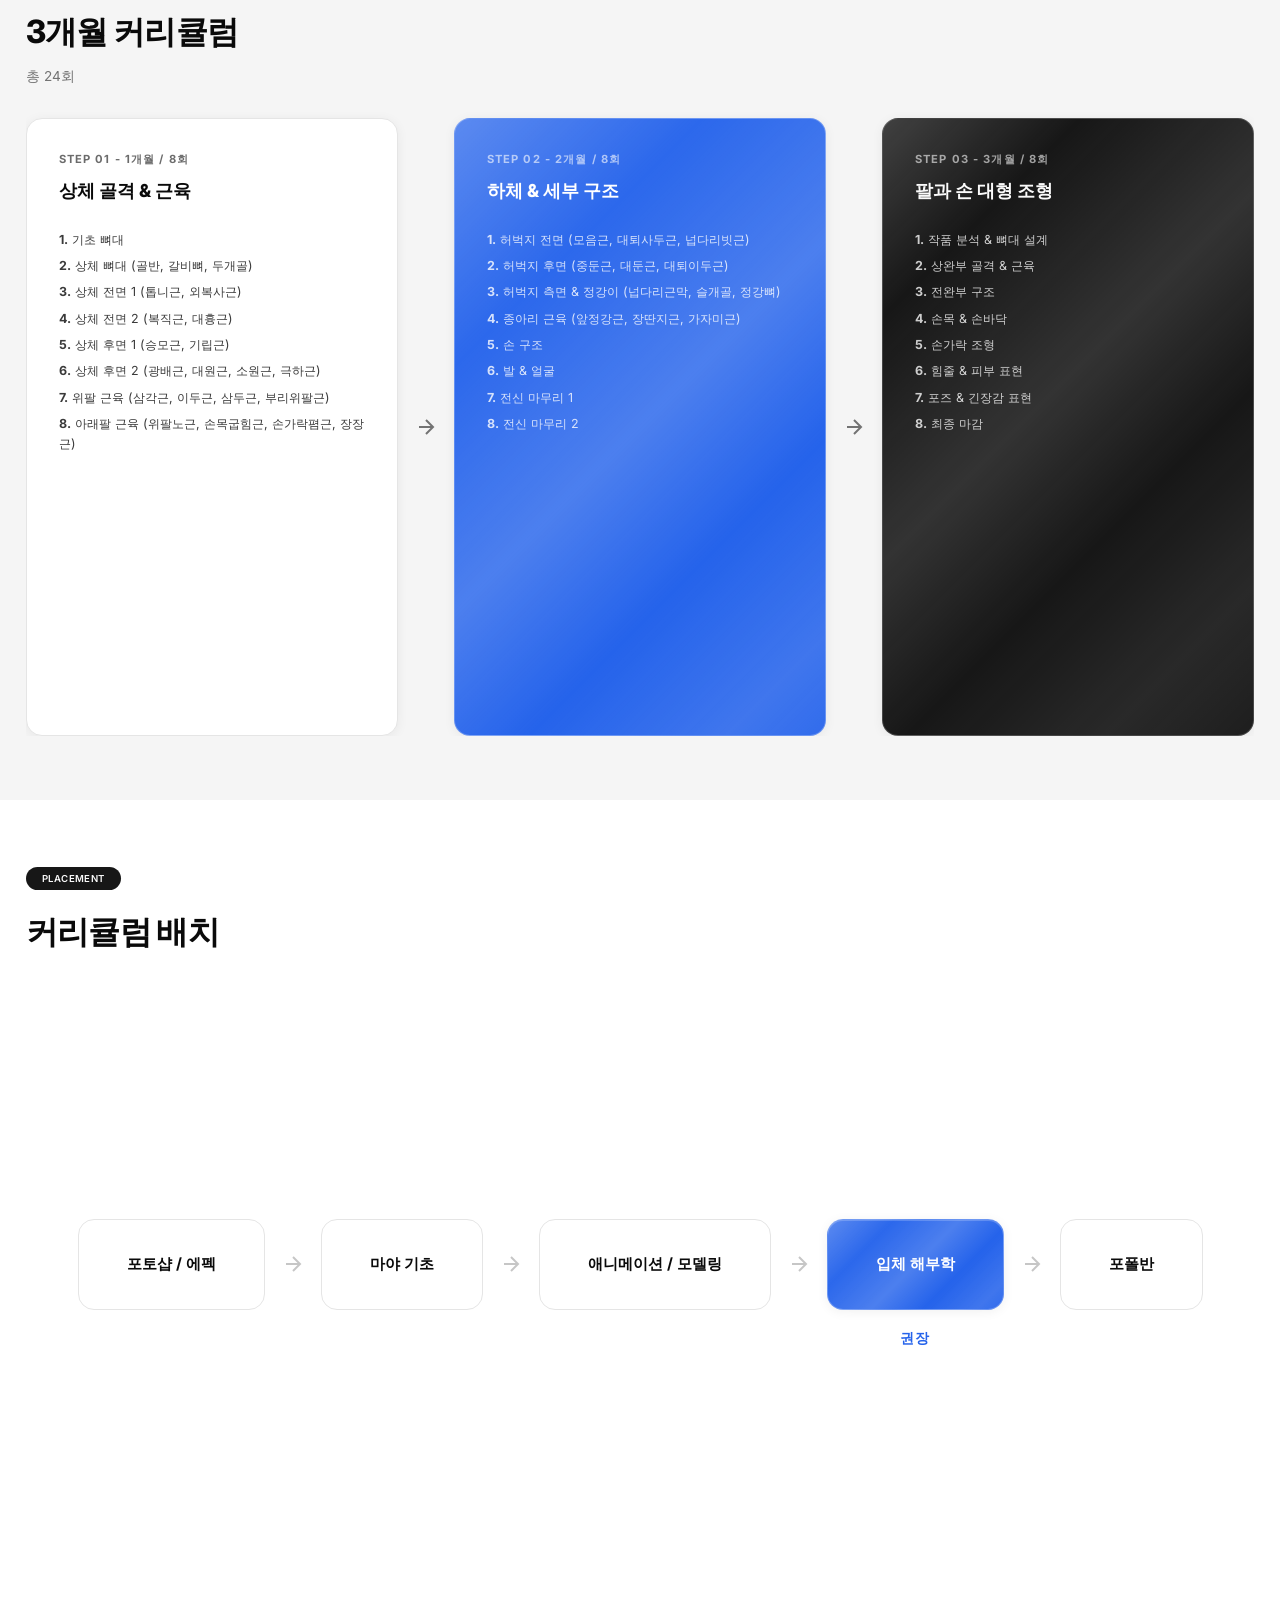
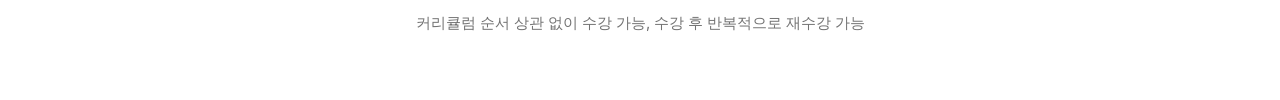
==== commit 68f6a880: "Swap rick_baker and what_you_learn page order" ====
--- a/index.html
+++ b/index.html
@@ -1434,10 +1434,10 @@
     left: 0;
     width: 100%;
     height: 100%;
-    background-image: url('https://cdn.dbltv.com/news/photo/202110/18007_19846_4348.jpg');
+    background-image: url('https://static-assets.artlogic.net/w_2000,h_2000,c_limit,f_auto,fl_lossy,q_auto/artlogicstorage/arario/images/view/41665bcf70f0494b6e24246adbb35b4ej/arariogallery-ryu-in-resurrection-calm-dawn-1993.jpg');
     background-size: 220%;
     background-position: -5% 25%;
-    filter: grayscale(100%) brightness(0.35);
+    filter: grayscale(100%) brightness(0.65);
     z-index: 1;
 }
 
@@ -2221,25 +2221,6 @@
                         <strong>입체적 사고와 시야</strong>가 CG 모델링과 드로잉에 그대로 반영됩니다.
                     </p>
                 </div>
-            </div>
-        </div>
-    </div>
-</section>
-
-<section class="section section--dark what-learn-section" data-section-id="what_you_learn">
-    <div class="what-learn-bg"></div>
-    <div class="section-container" style="position: relative; z-index: 2;">
-        <div class="section-header">
-            <span class="section-badge">LEARN</span>
-            <h2 class="section-title">무엇을 배우나요?</h2>
-        </div>
-
-        <div class="content-area">
-            <div class="what-learn-content">
-                <p class="what-learn-text">점토를 이용해 <strong>인체 전신 모형</strong>을 제작하여,</p>
-                <p class="what-learn-text">인체 <strong>해부학적 구조</strong>와 <strong>용어</strong>를 습득하고,</p>
-                <p class="what-learn-text">양감을 손과 눈으로 느끼며</p>
-                <p class="what-learn-highlight">입체감과 공간감을 훈련합니다.</p>
             </div>
         </div>
     </div>
@@ -2291,6 +2272,25 @@
                     </div>
                     <p class="image-caption"><strong>AFTER</strong> - 해부학 학습 후</p>
                 </div>
+            </div>
+        </div>
+    </div>
+</section>
+
+<section class="section section--dark what-learn-section" data-section-id="what_you_learn">
+    <div class="what-learn-bg"></div>
+    <div class="section-container" style="position: relative; z-index: 2;">
+        <div class="section-header">
+            <span class="section-badge">LEARN</span>
+            <h2 class="section-title">무엇을 배우나요?</h2>
+        </div>
+
+        <div class="content-area">
+            <div class="what-learn-content">
+                <p class="what-learn-text">점토를 이용해 <strong>인체 전신 모형</strong>을 제작하여,</p>
+                <p class="what-learn-text">인체 <strong>해부학적 구조</strong>와 <strong>용어</strong>를 습득하고,</p>
+                <p class="what-learn-text">양감을 손과 눈으로 느끼며</p>
+                <p class="what-learn-highlight">입체감과 공간감을 훈련합니다.</p>
             </div>
         </div>
     </div>
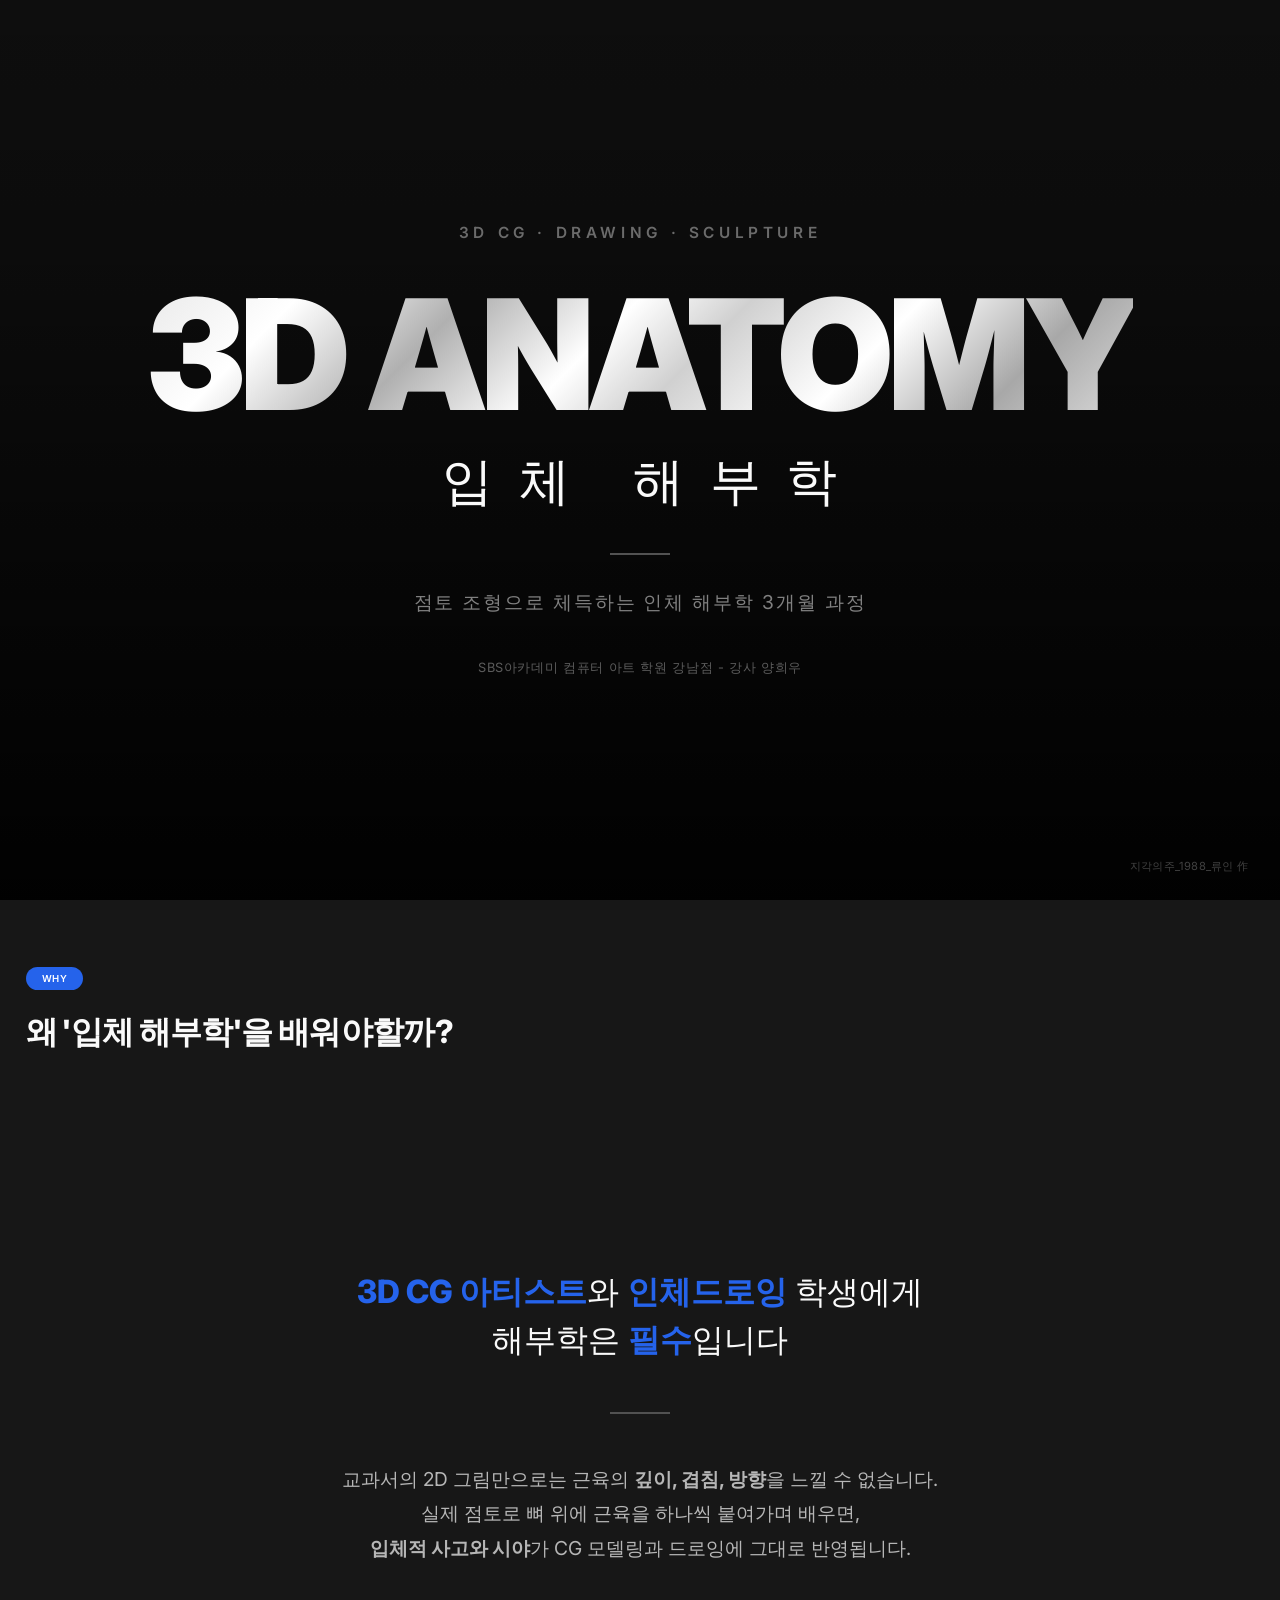
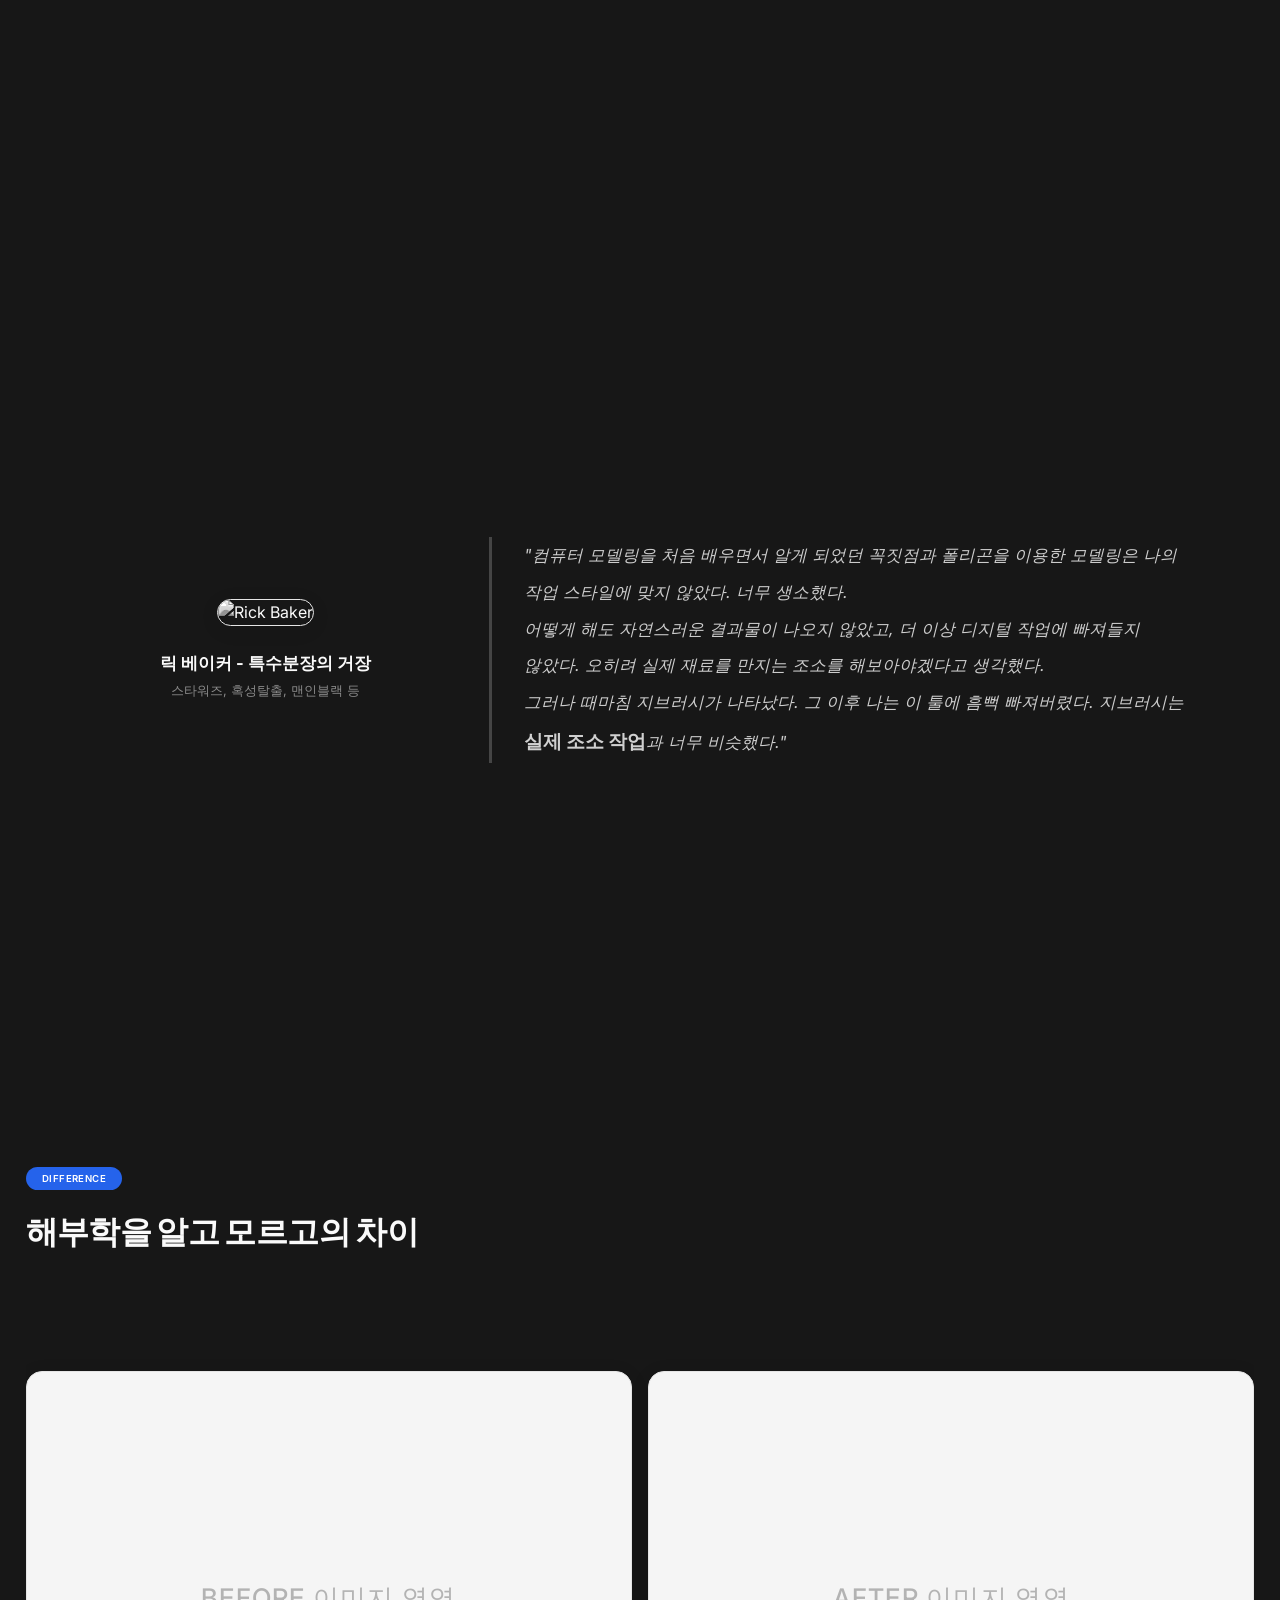
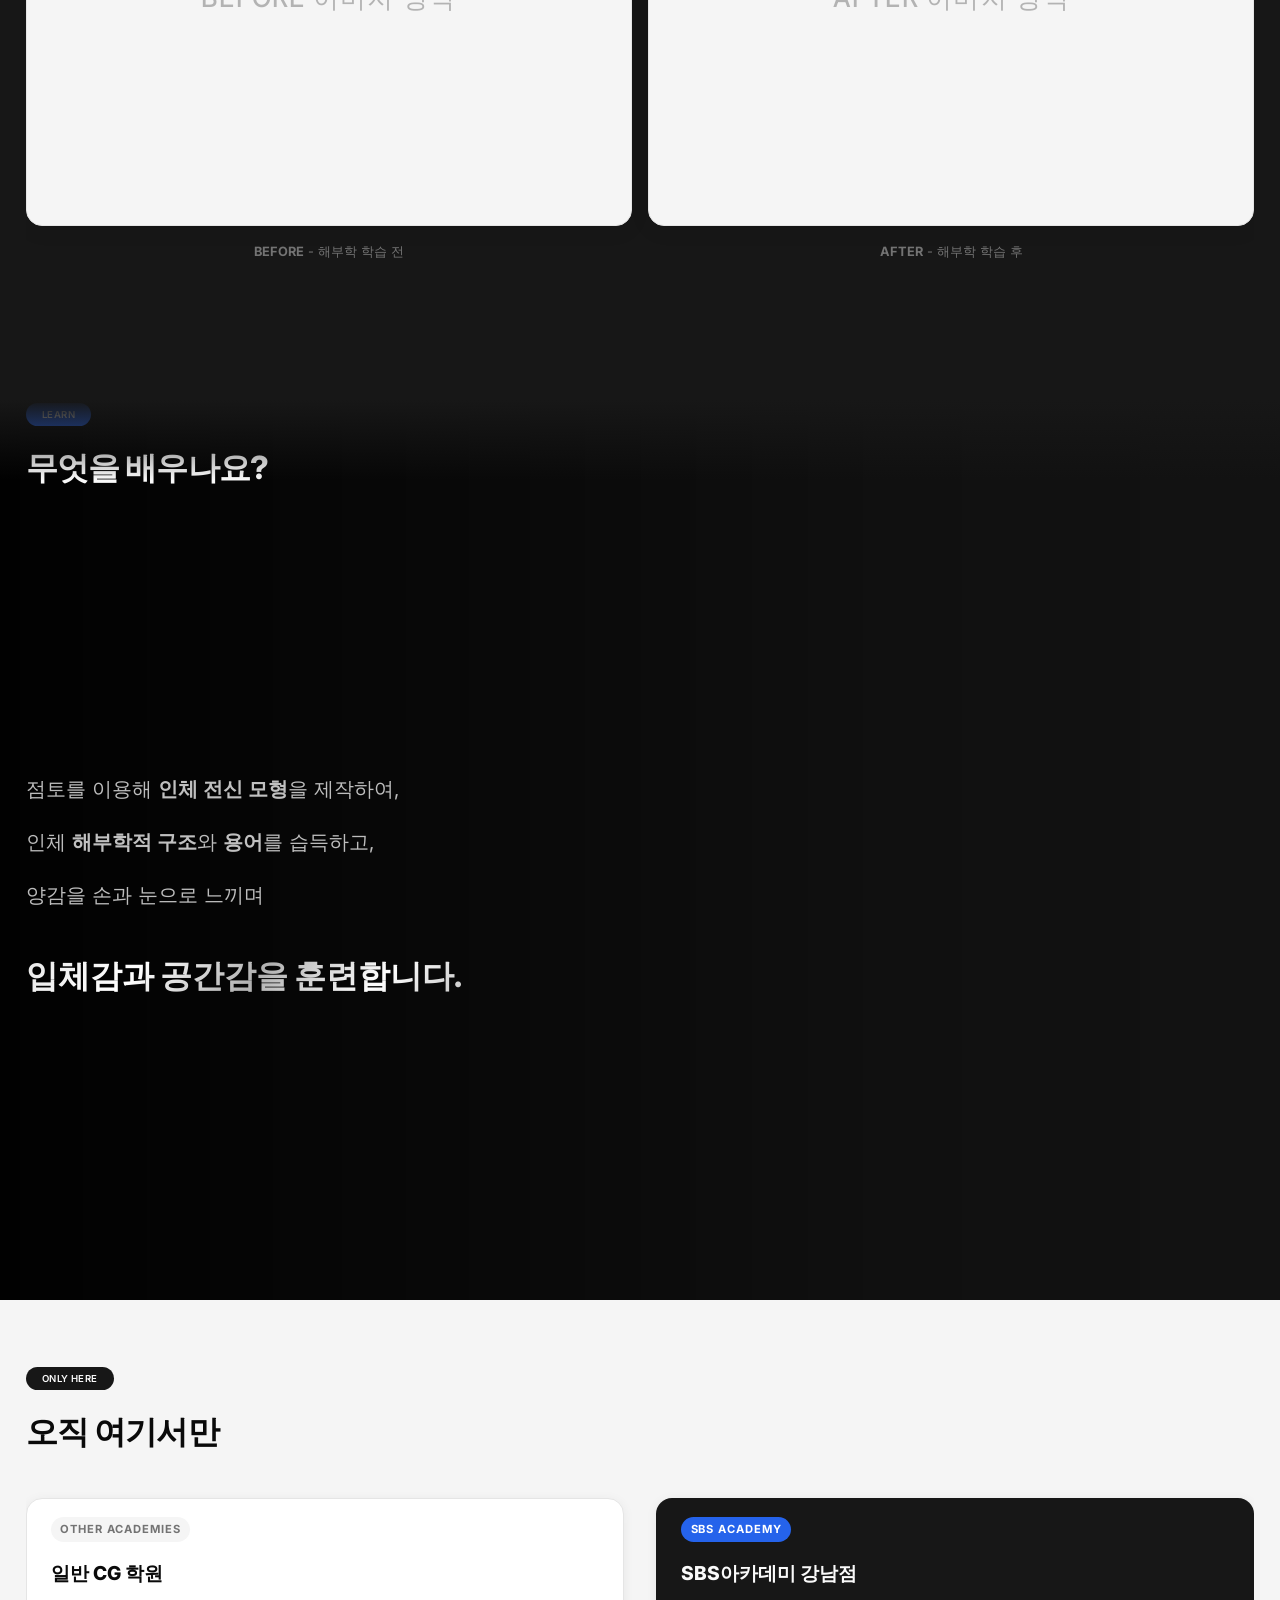
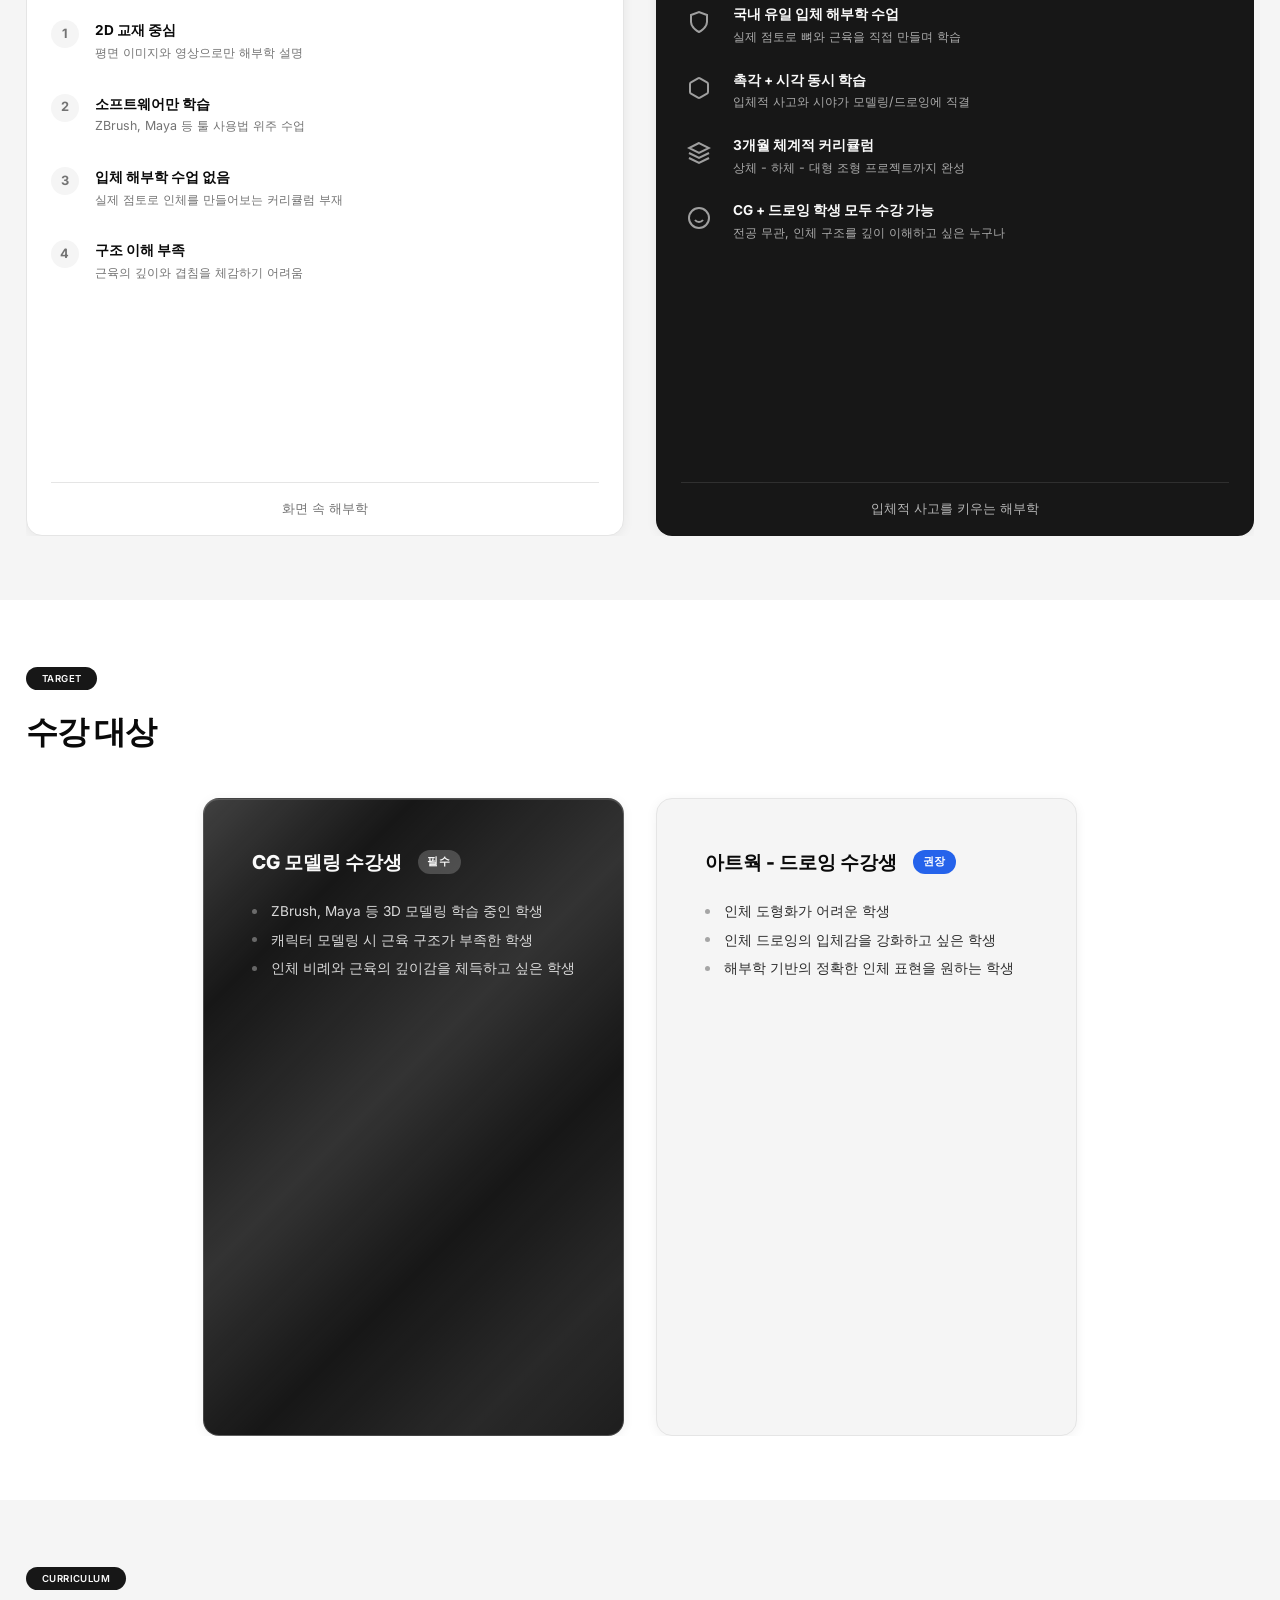
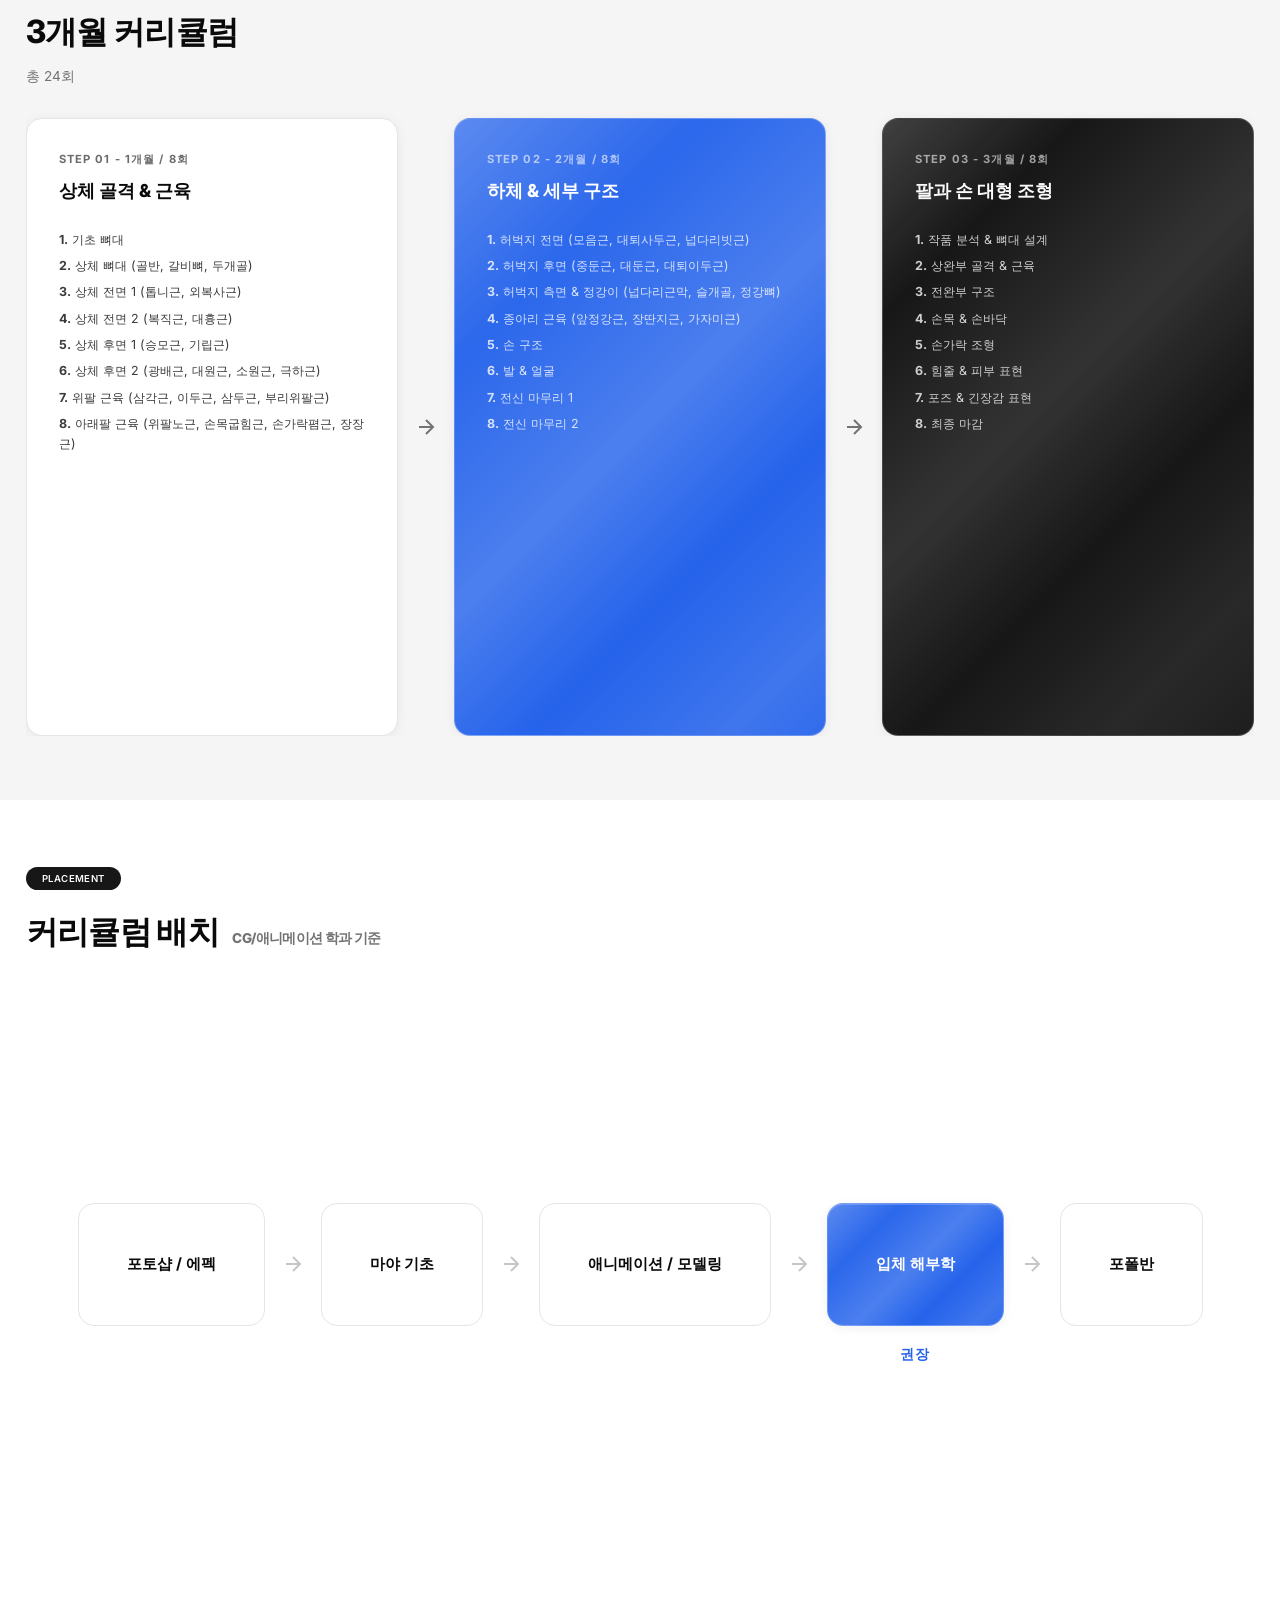
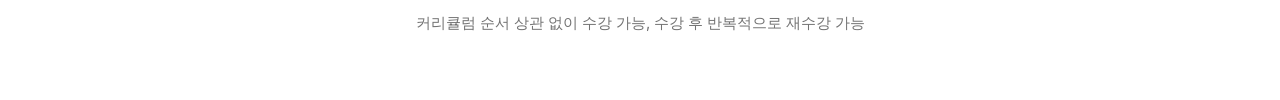
==== commit 067f9186: "What-learn: dim to 0.6, chrome text, top gradient transition" ====
--- a/index.html
+++ b/index.html
@@ -1426,6 +1426,18 @@
 .what-learn-section {
     position: relative;
     overflow: hidden;
+    padding-top: 0;
+}
+
+.what-learn-section::before {
+    content: "";
+    position: absolute;
+    top: 0;
+    left: 0;
+    width: 100%;
+    height: 80px;
+    background: linear-gradient(to bottom, var(--primary), transparent);
+    z-index: 3;
 }
 
 .what-learn-bg {
@@ -1437,7 +1449,7 @@
     background-image: url('https://static-assets.artlogic.net/w_2000,h_2000,c_limit,f_auto,fl_lossy,q_auto/artlogicstorage/arario/images/view/41665bcf70f0494b6e24246adbb35b4ej/arariogallery-ryu-in-resurrection-calm-dawn-1993.jpg');
     background-size: 220%;
     background-position: -5% 25%;
-    filter: grayscale(100%) brightness(0.65);
+    filter: grayscale(100%) brightness(0.6);
     z-index: 1;
 }
 
@@ -1481,9 +1493,22 @@
 .what-learn-highlight {
     font-size: clamp(1.5rem, 2.5vw, 2.2rem);
     font-weight: 800;
-    color: var(--accent);
     margin-top: var(--space-md);
     line-height: 1.4;
+    background: linear-gradient(
+        135deg,
+        #e8e8e8 0%,
+        #ffffff 15%,
+        #b0b0b0 30%,
+        #ffffff 45%,
+        #d0d0d0 55%,
+        #ffffff 70%,
+        #a8a8a8 85%,
+        #e0e0e0 100%
+    );
+    -webkit-background-clip: text;
+    -webkit-text-fill-color: transparent;
+    background-clip: text;
 }
 
 /* ============================================
@@ -2081,13 +2106,15 @@
     background: var(--card);
     border: 1px solid var(--border);
     border-radius: var(--radius-lg);
-    padding: var(--space-lg) var(--space-xl);
+    padding: var(--space-xl) var(--space-xl);
     text-align: center;
     display: flex;
     flex-direction: column;
     align-items: center;
+    justify-content: center;
     gap: var(--space-xs);
     min-width: 140px;
+    min-height: 80px;
 }
 
 .placement-box--accent {
@@ -2251,7 +2278,7 @@
     </div>
 </section>
 
-<section class="section" data-section-id="before_after">
+<section class="section section--dark" data-section-id="before_after">
     <div class="section-container">
         <div class="section-header">
             <span class="section-badge">DIFFERENCE</span>
@@ -2508,7 +2535,7 @@
     <div class="section-container">
         <div class="section-header">
             <span class="section-badge">PLACEMENT</span>
-            <h2 class="section-title">커리큘럼 배치</h2>
+            <h2 class="section-title">커리큘럼 배치 <span class="section-description" style="display: inline; margin-left: 0.5rem;">CG/애니메이션 학과 기준</span></h2>
         </div>
 
         <div class="content-area">
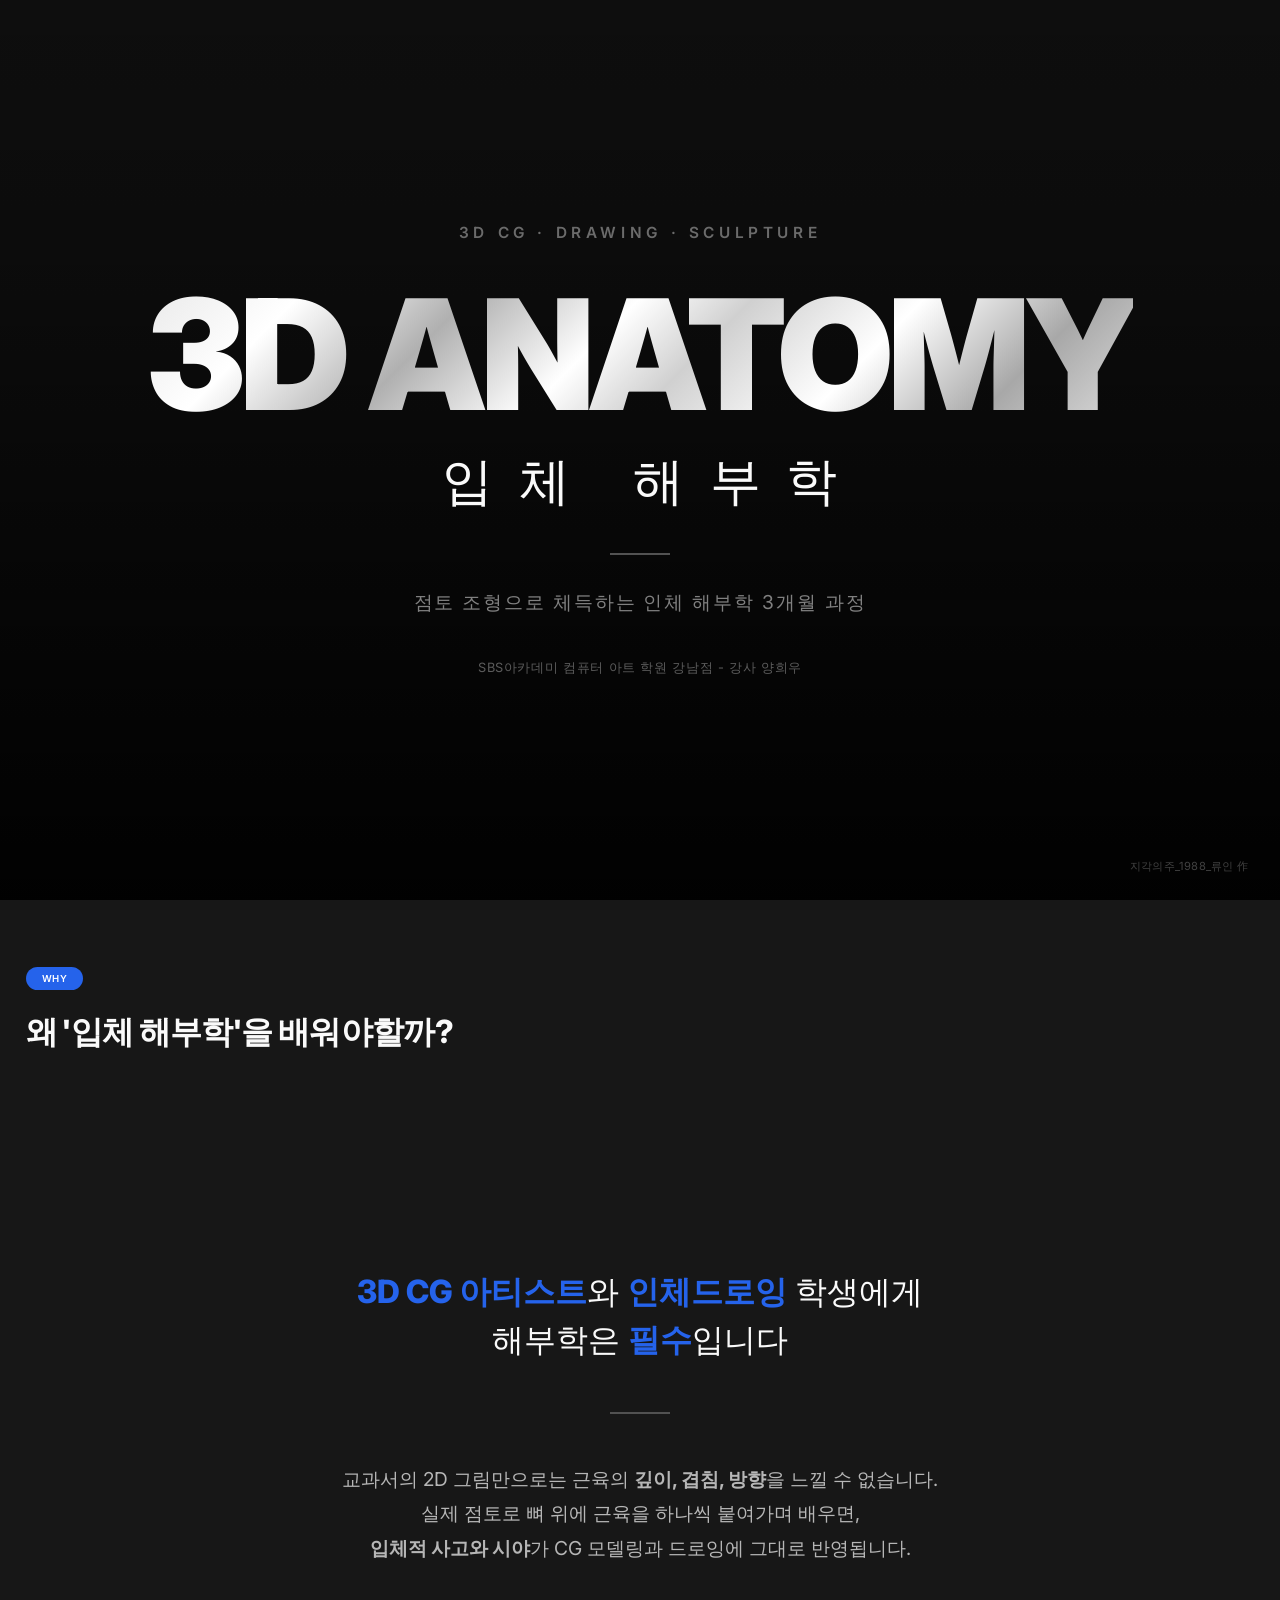
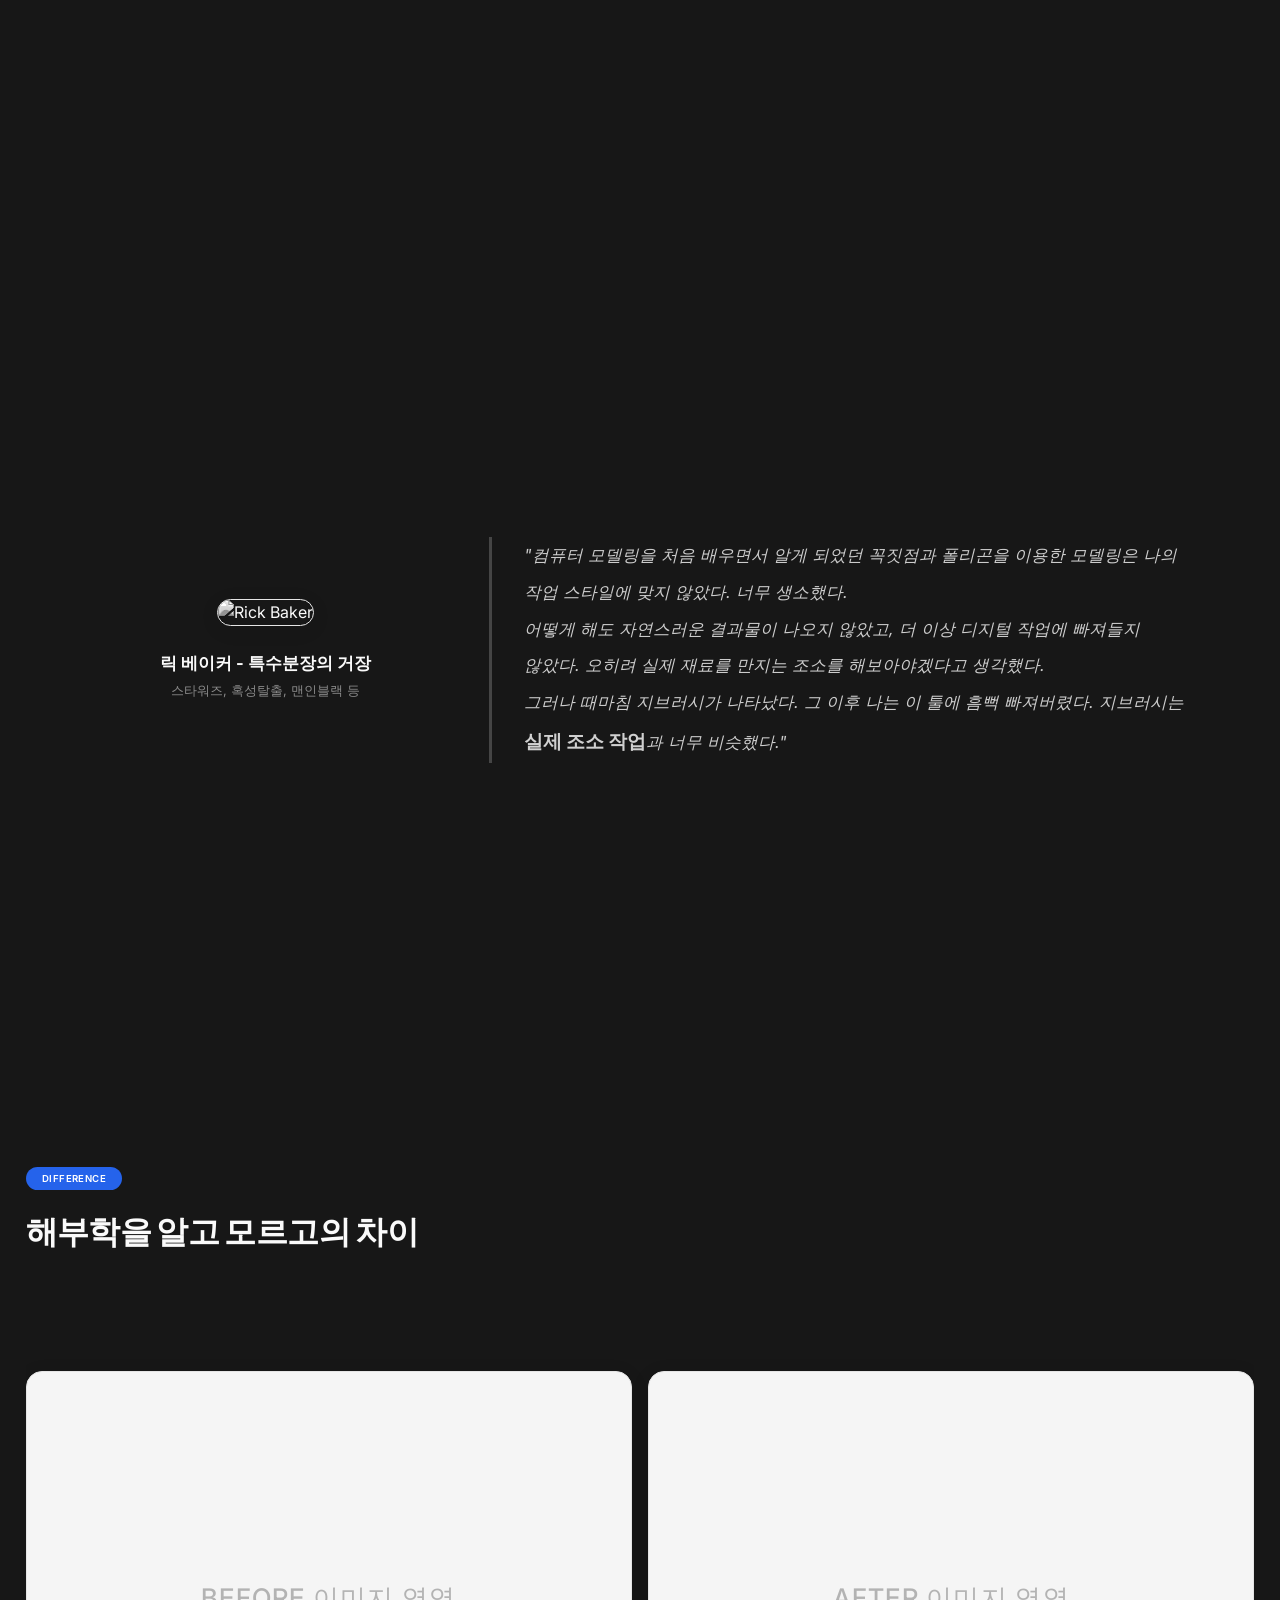
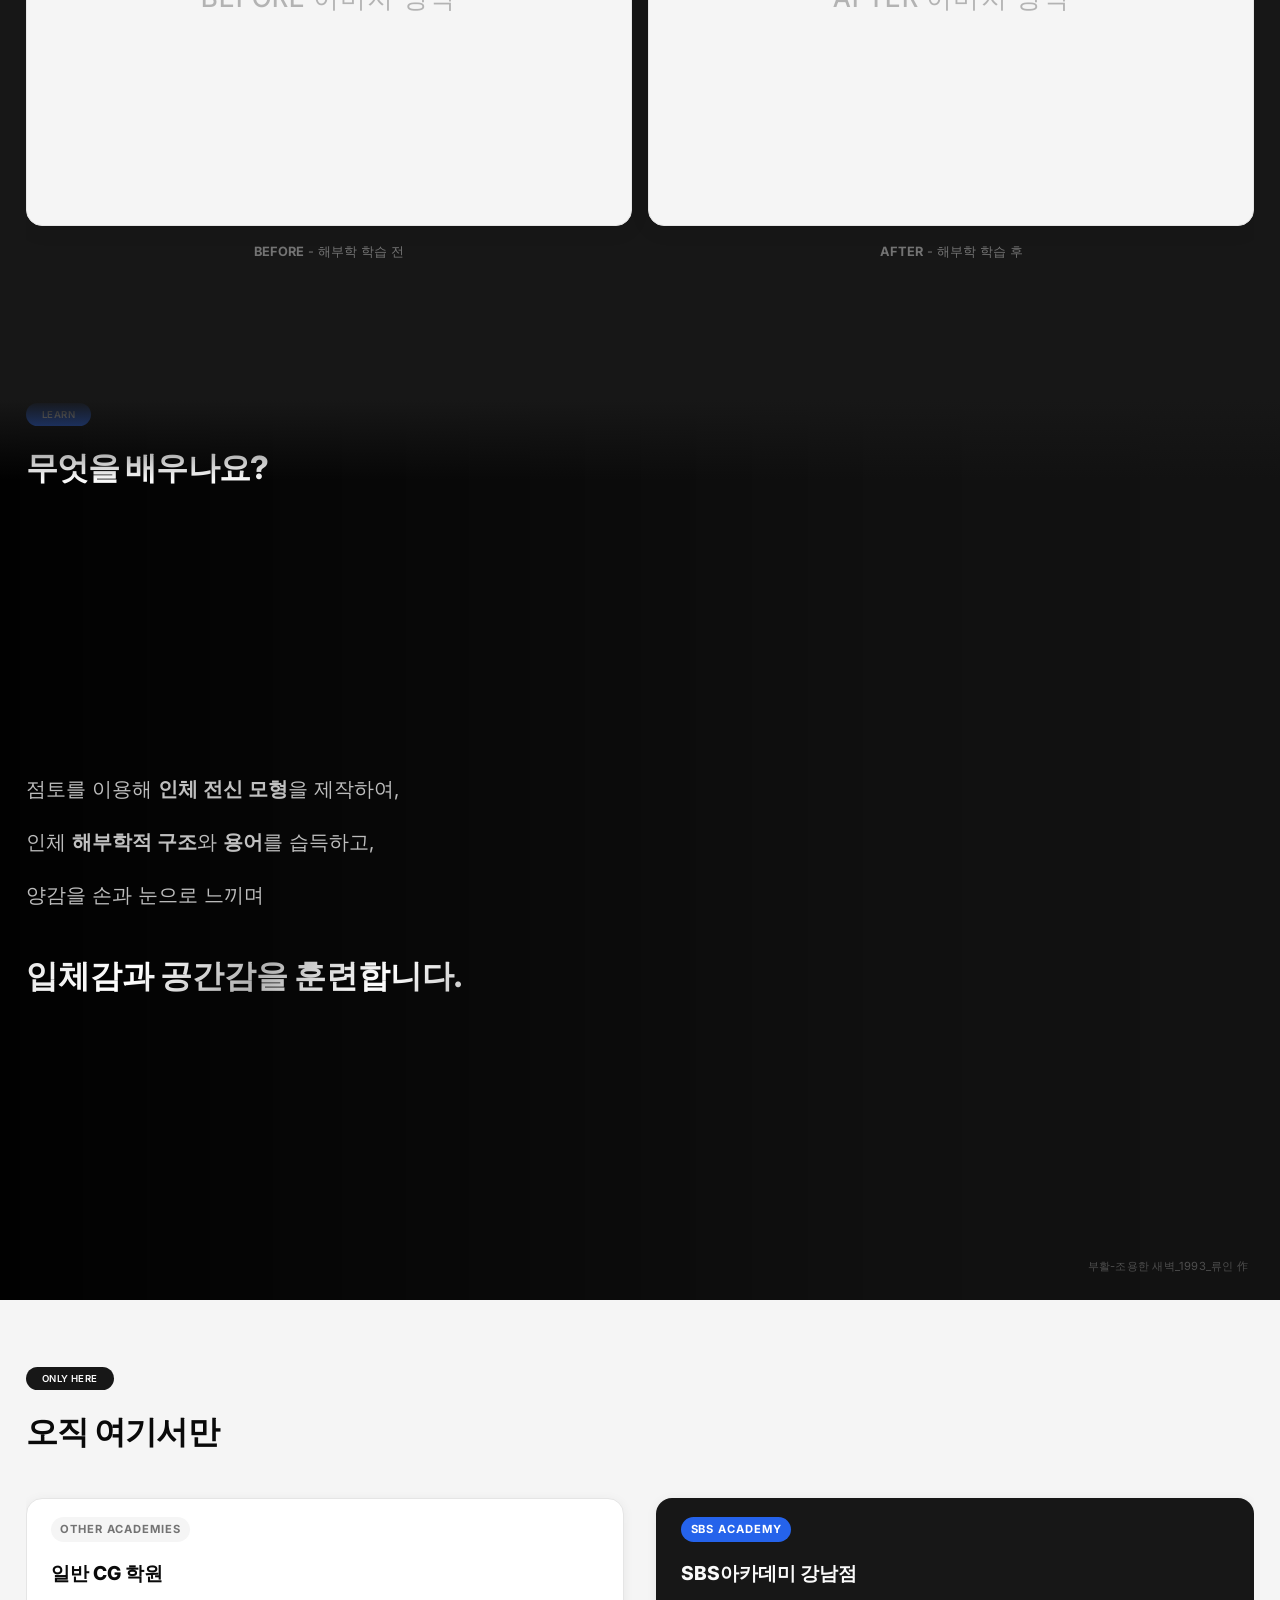
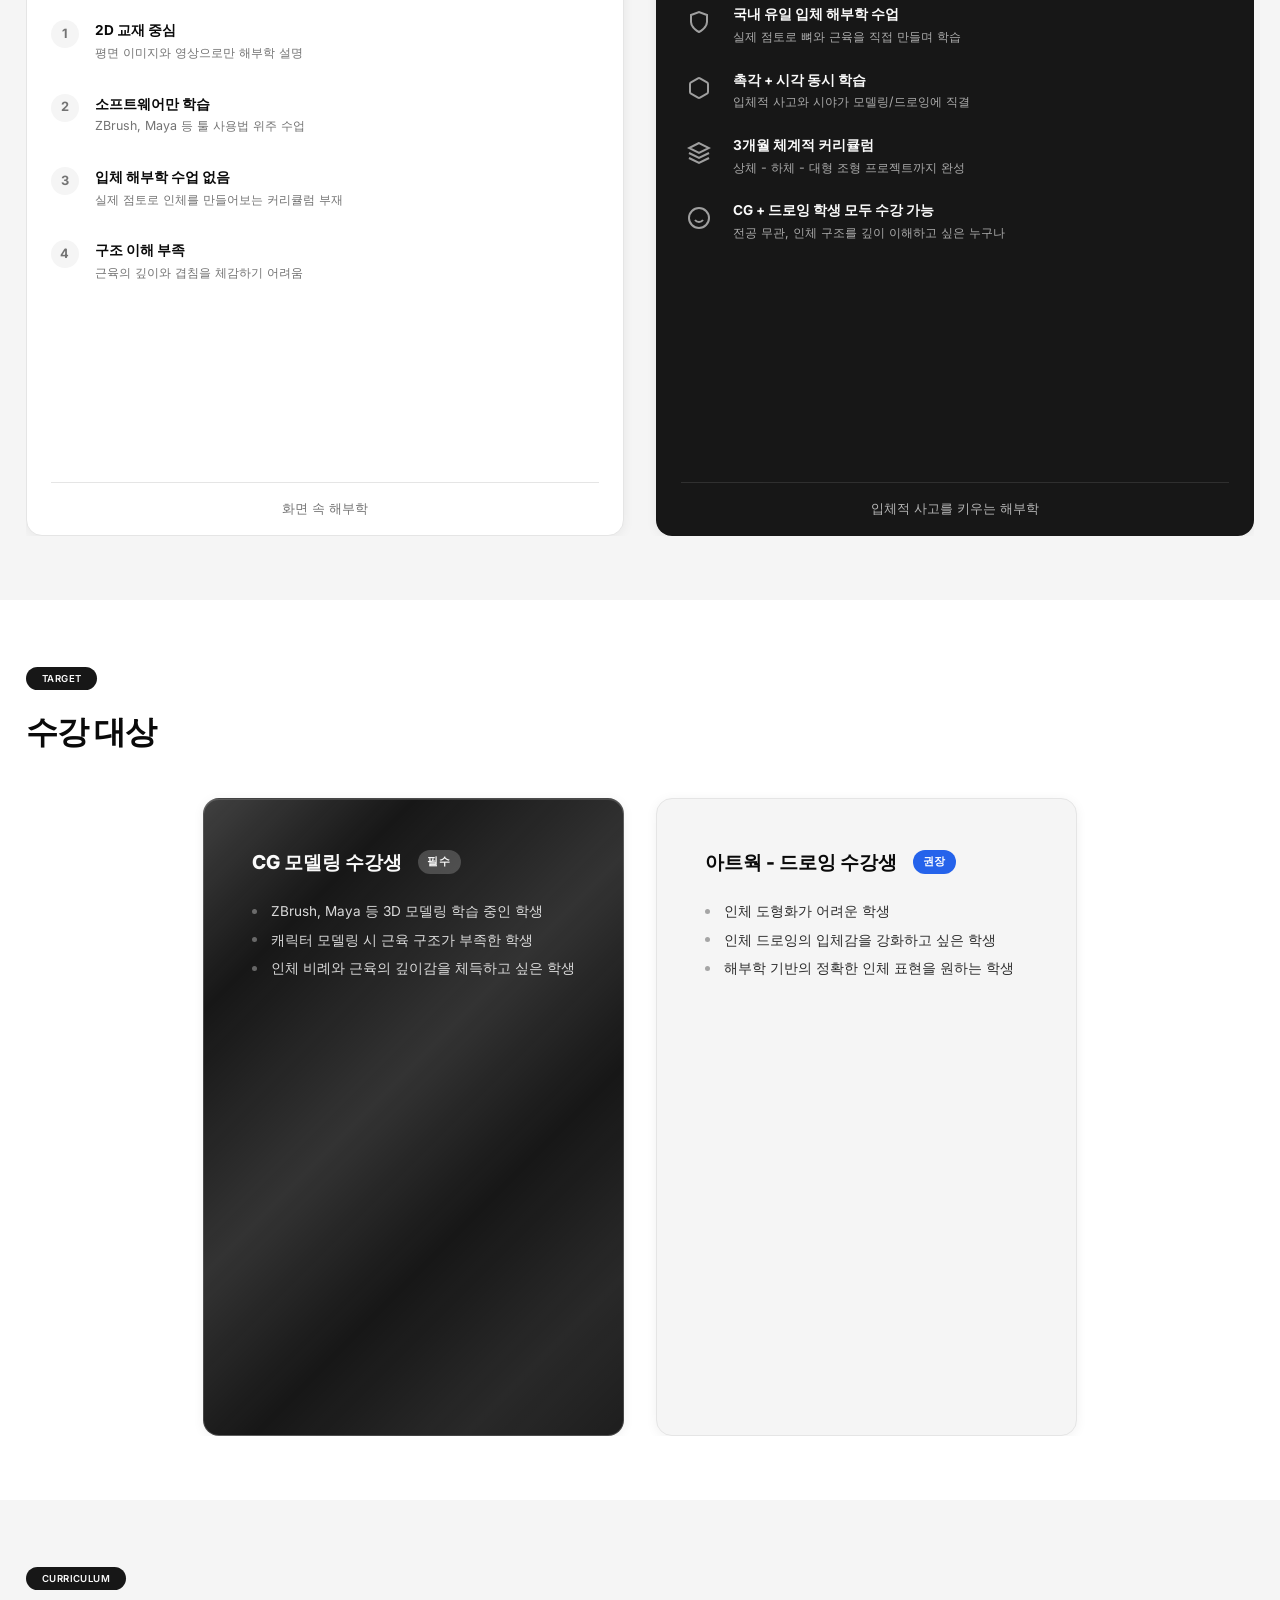
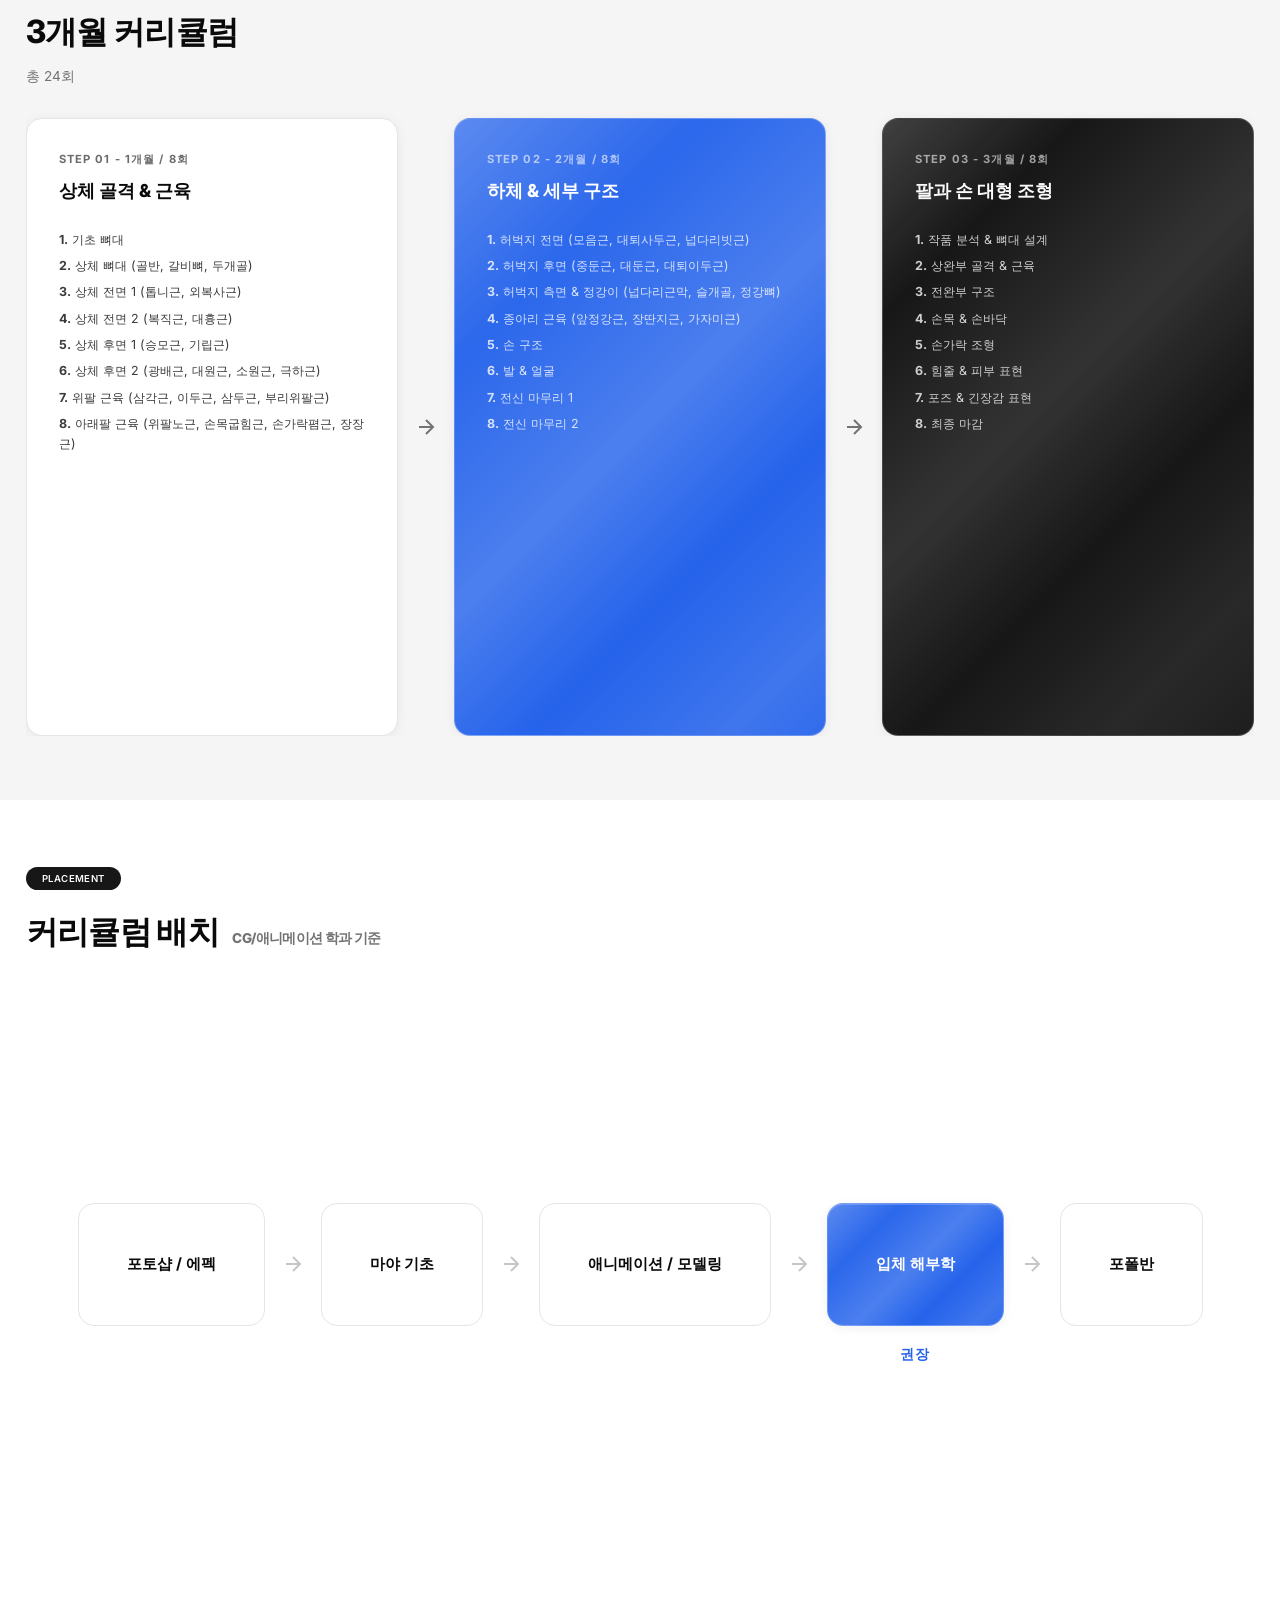
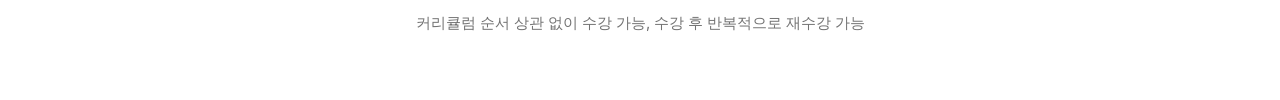
==== commit 202f05d0: "Add artwork credit to what-you-learn page" ====
--- a/index.html
+++ b/index.html
@@ -2321,6 +2321,7 @@
             </div>
         </div>
     </div>
+    <p class="hero-credit">부활-조용한 새벽_1993_류인 作</p>
 </section>
 
 <section class="section" data-section-id="only_here">
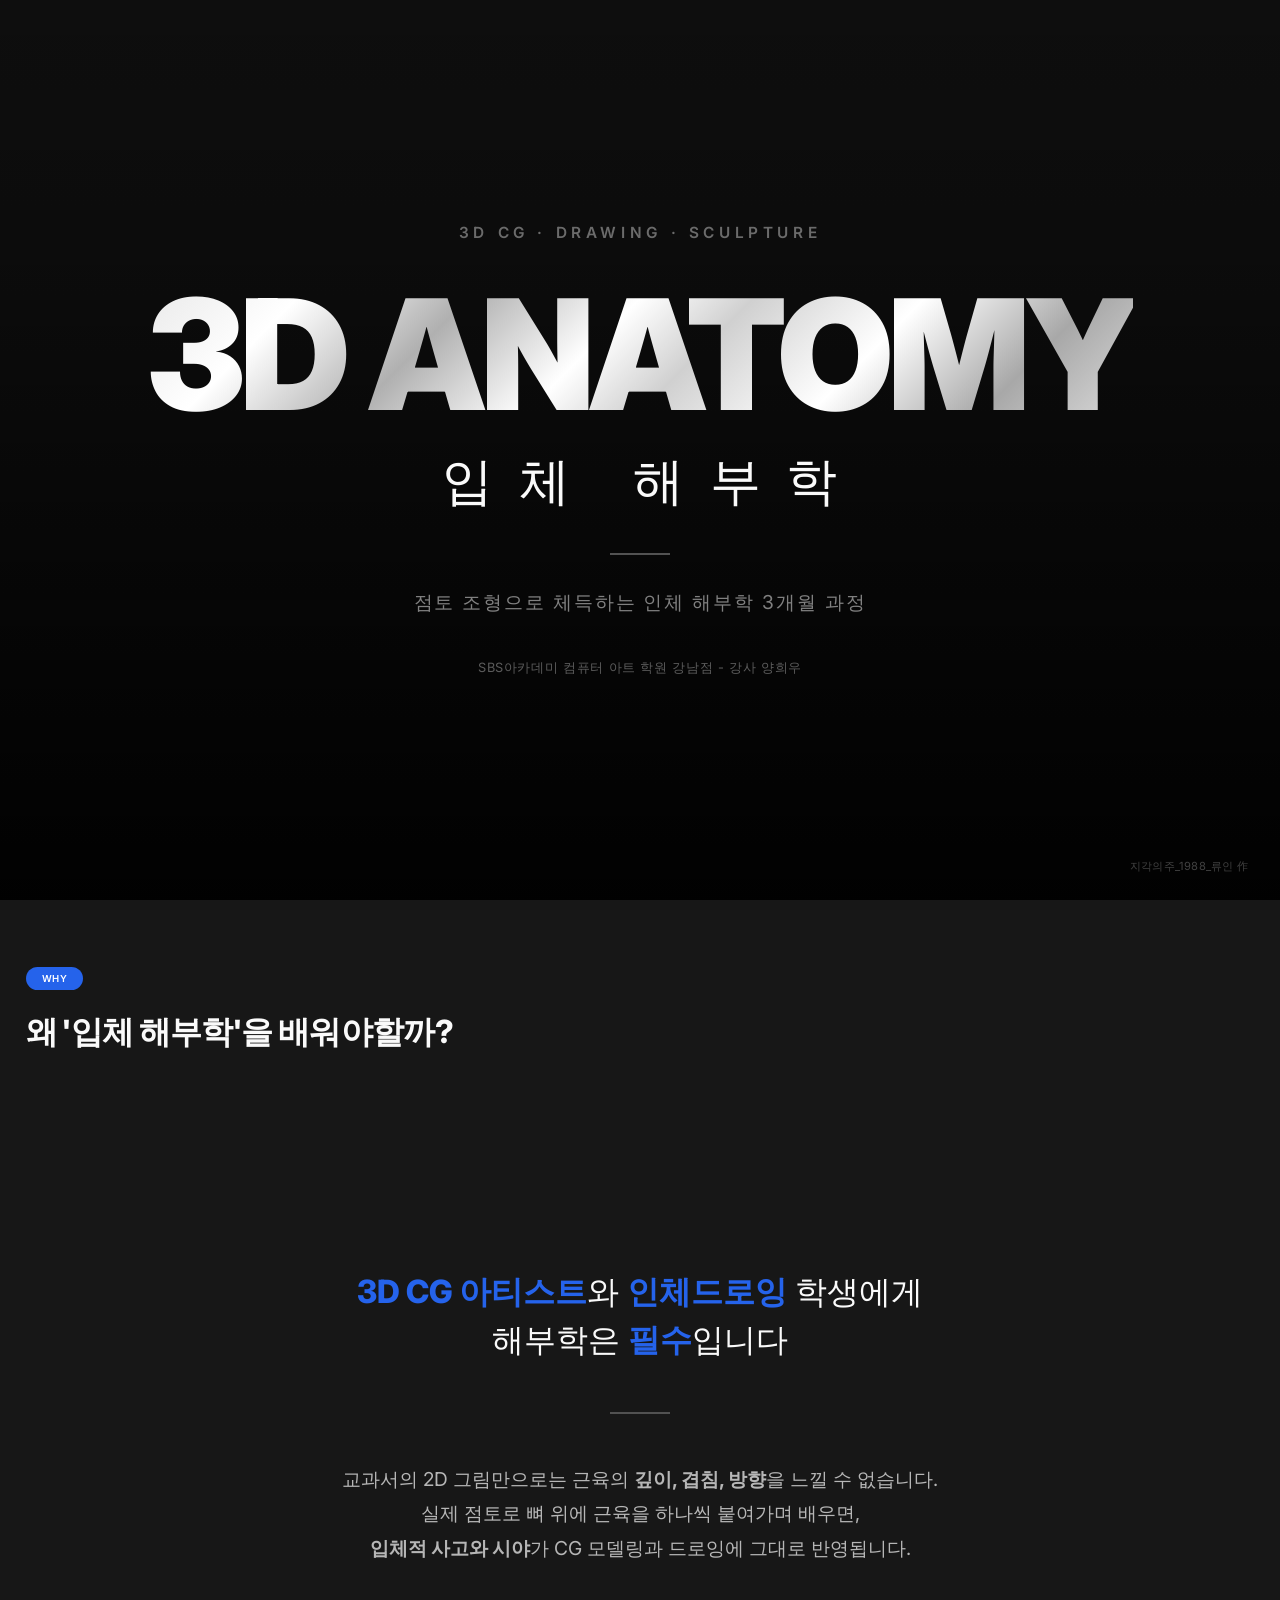
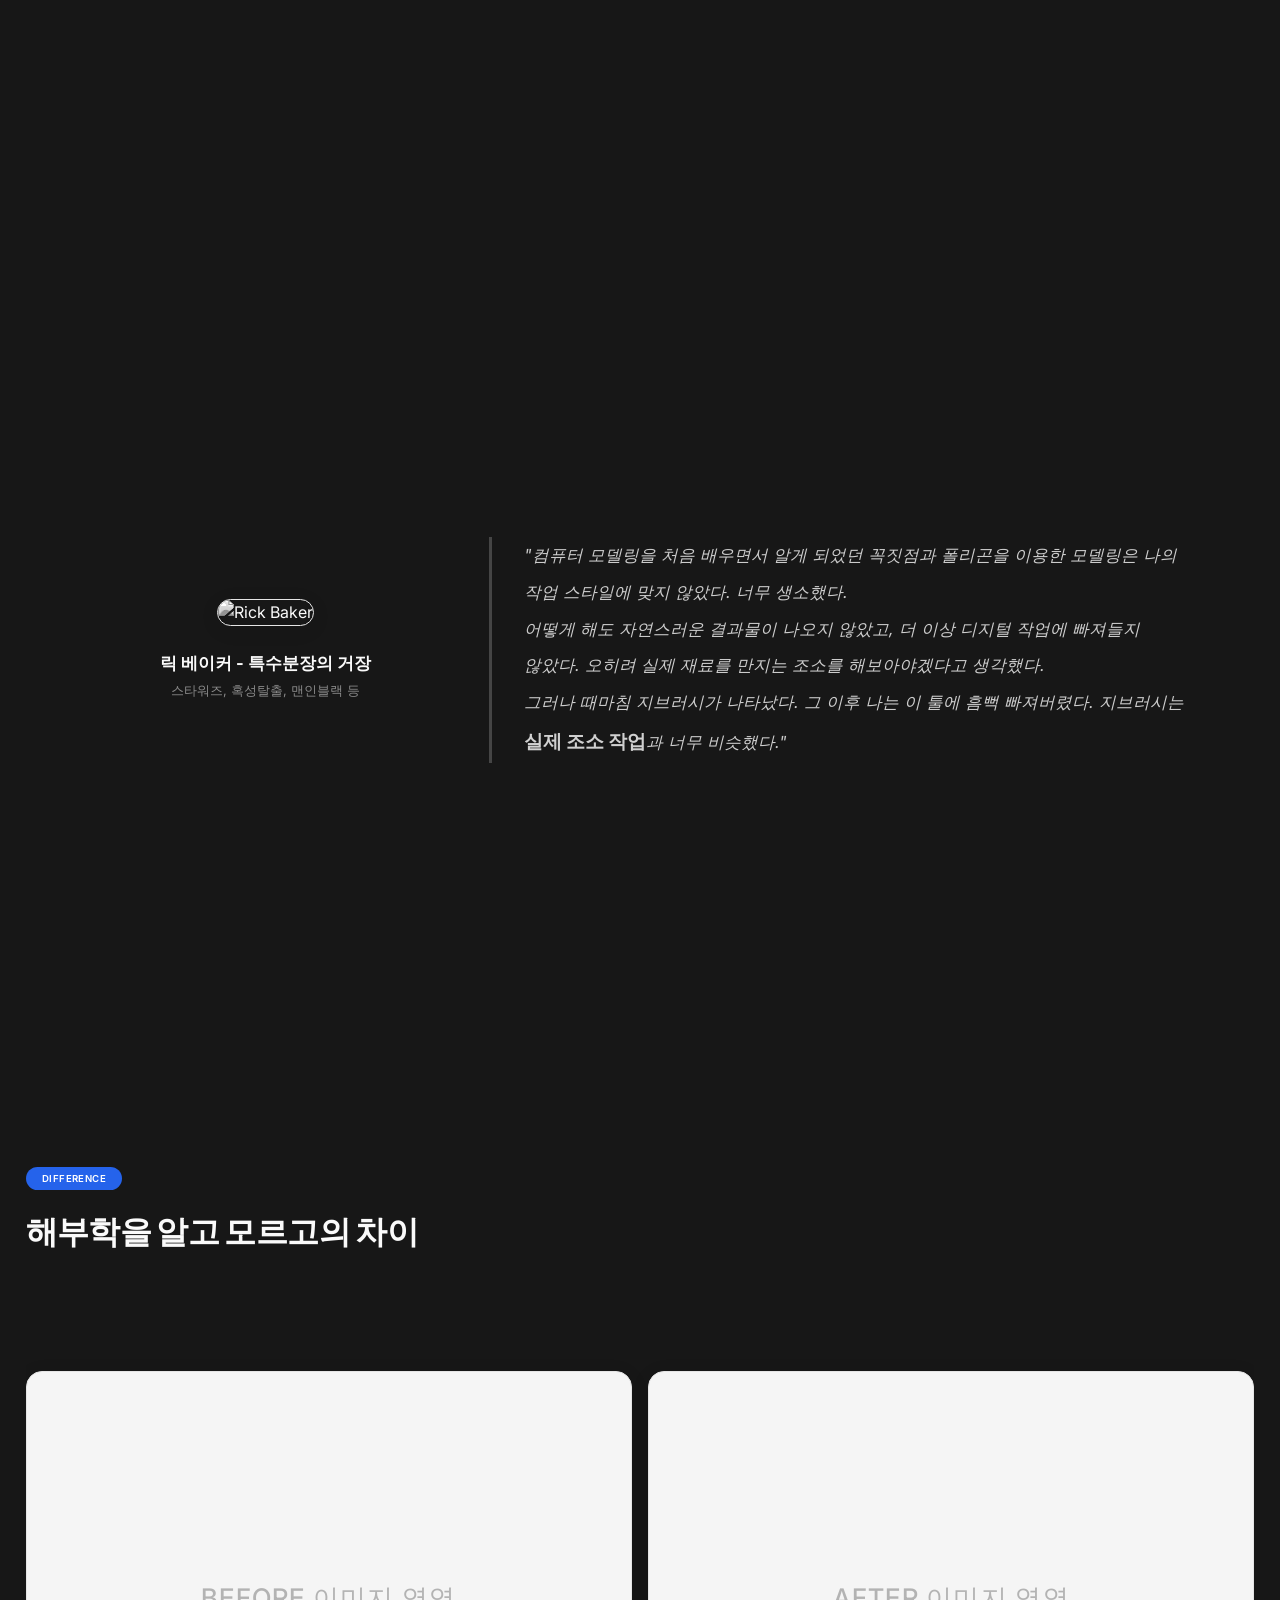
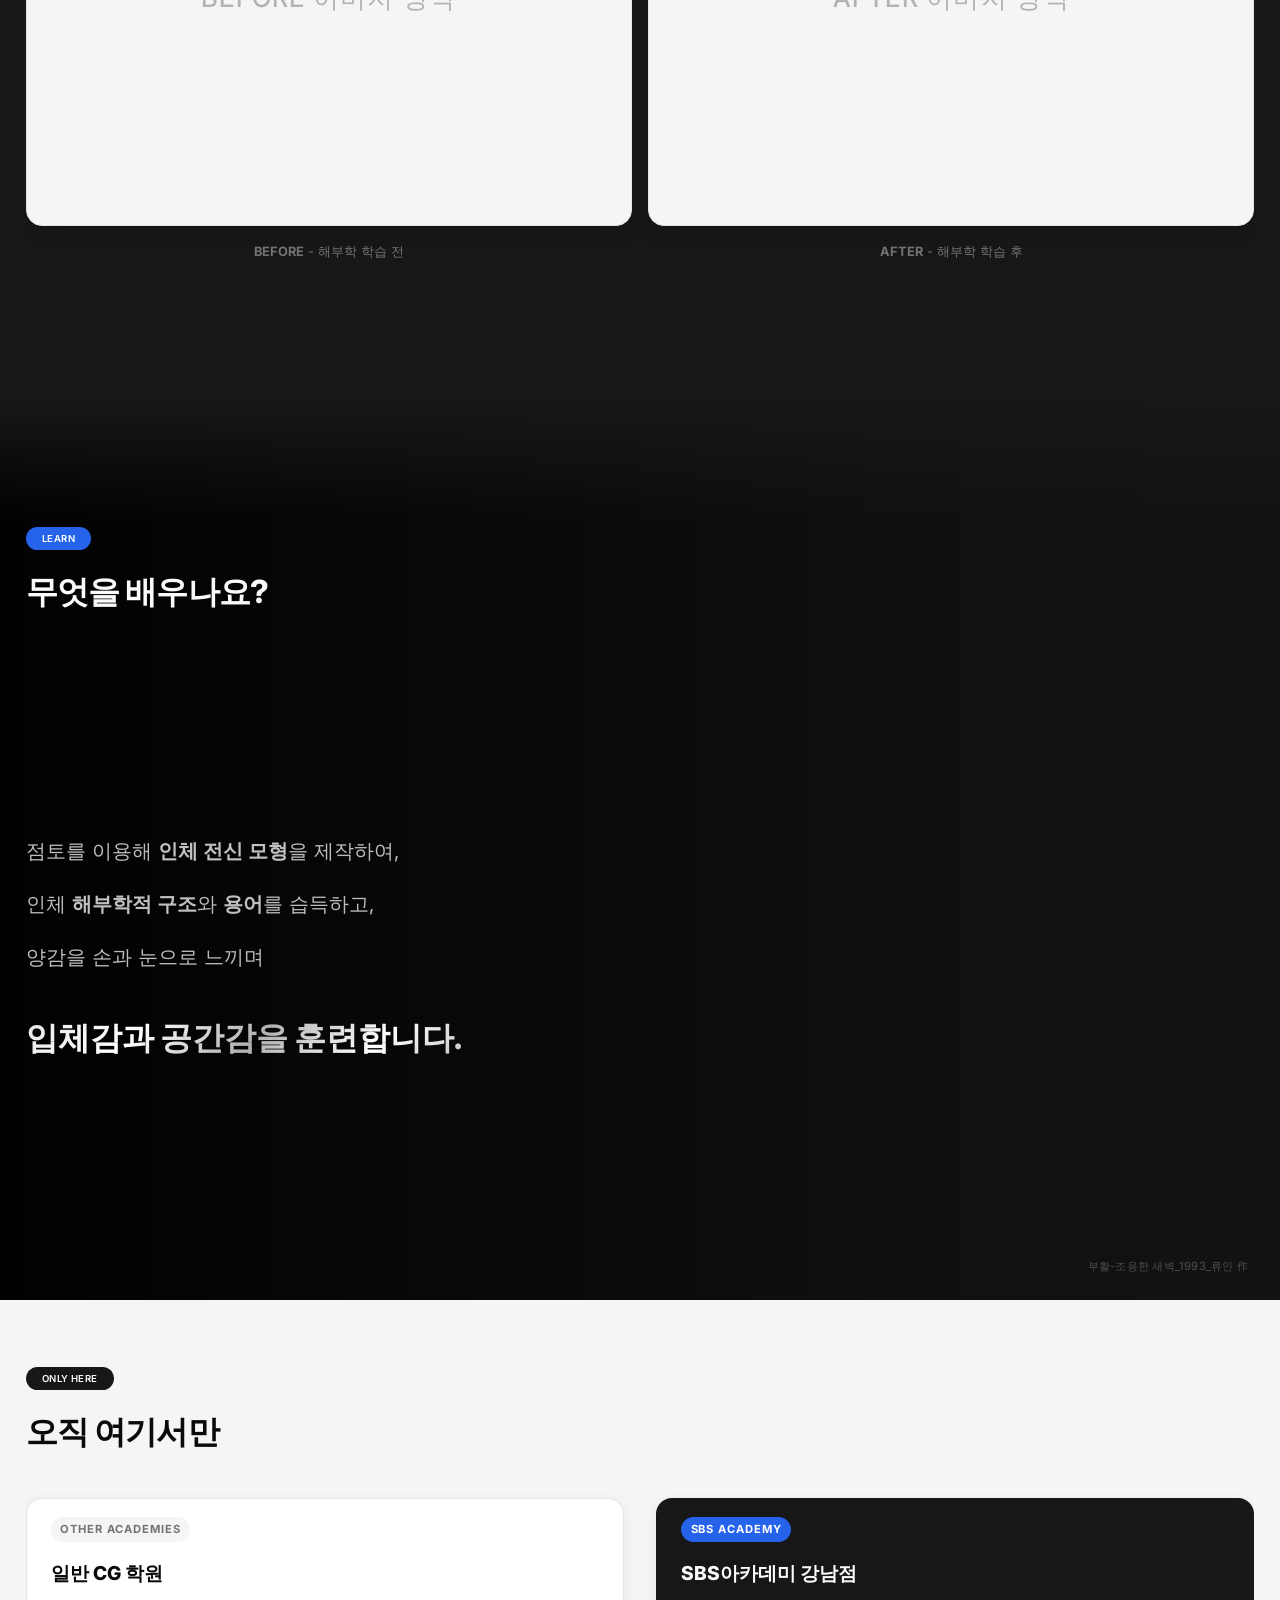
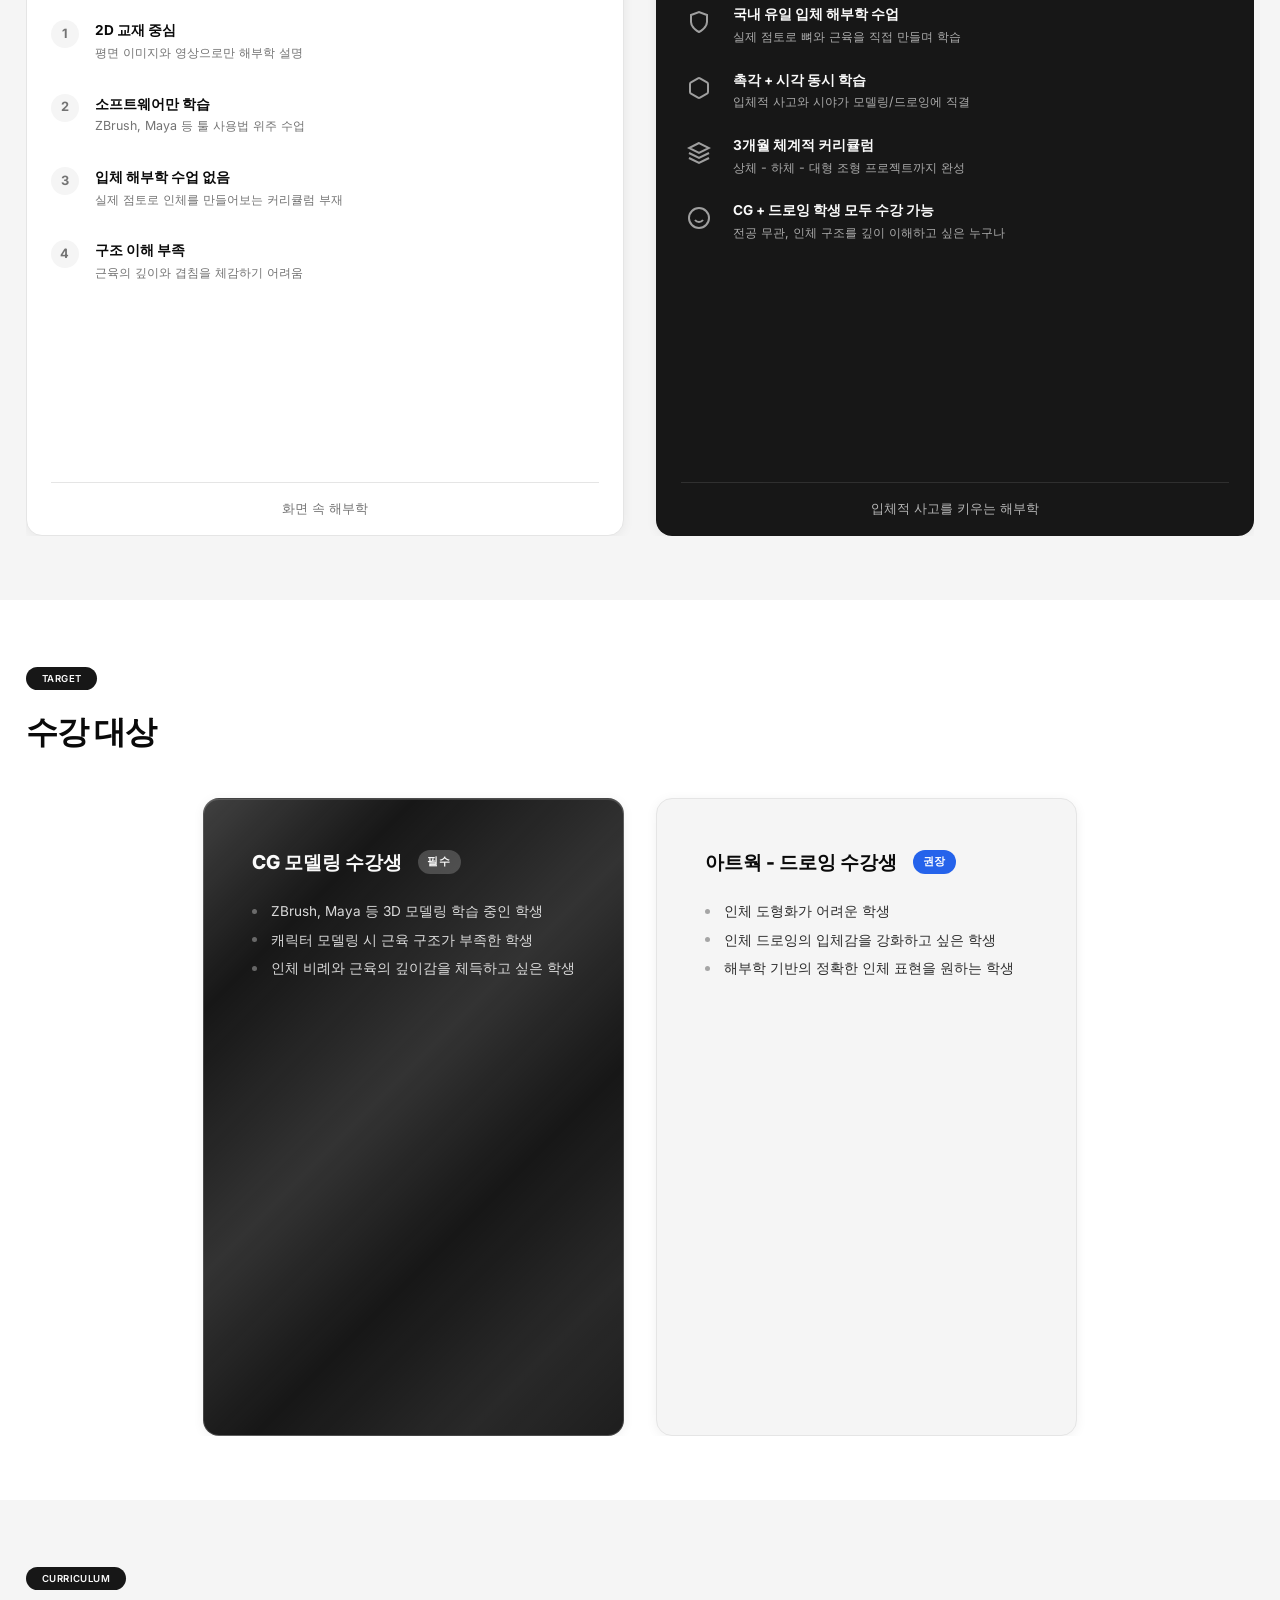
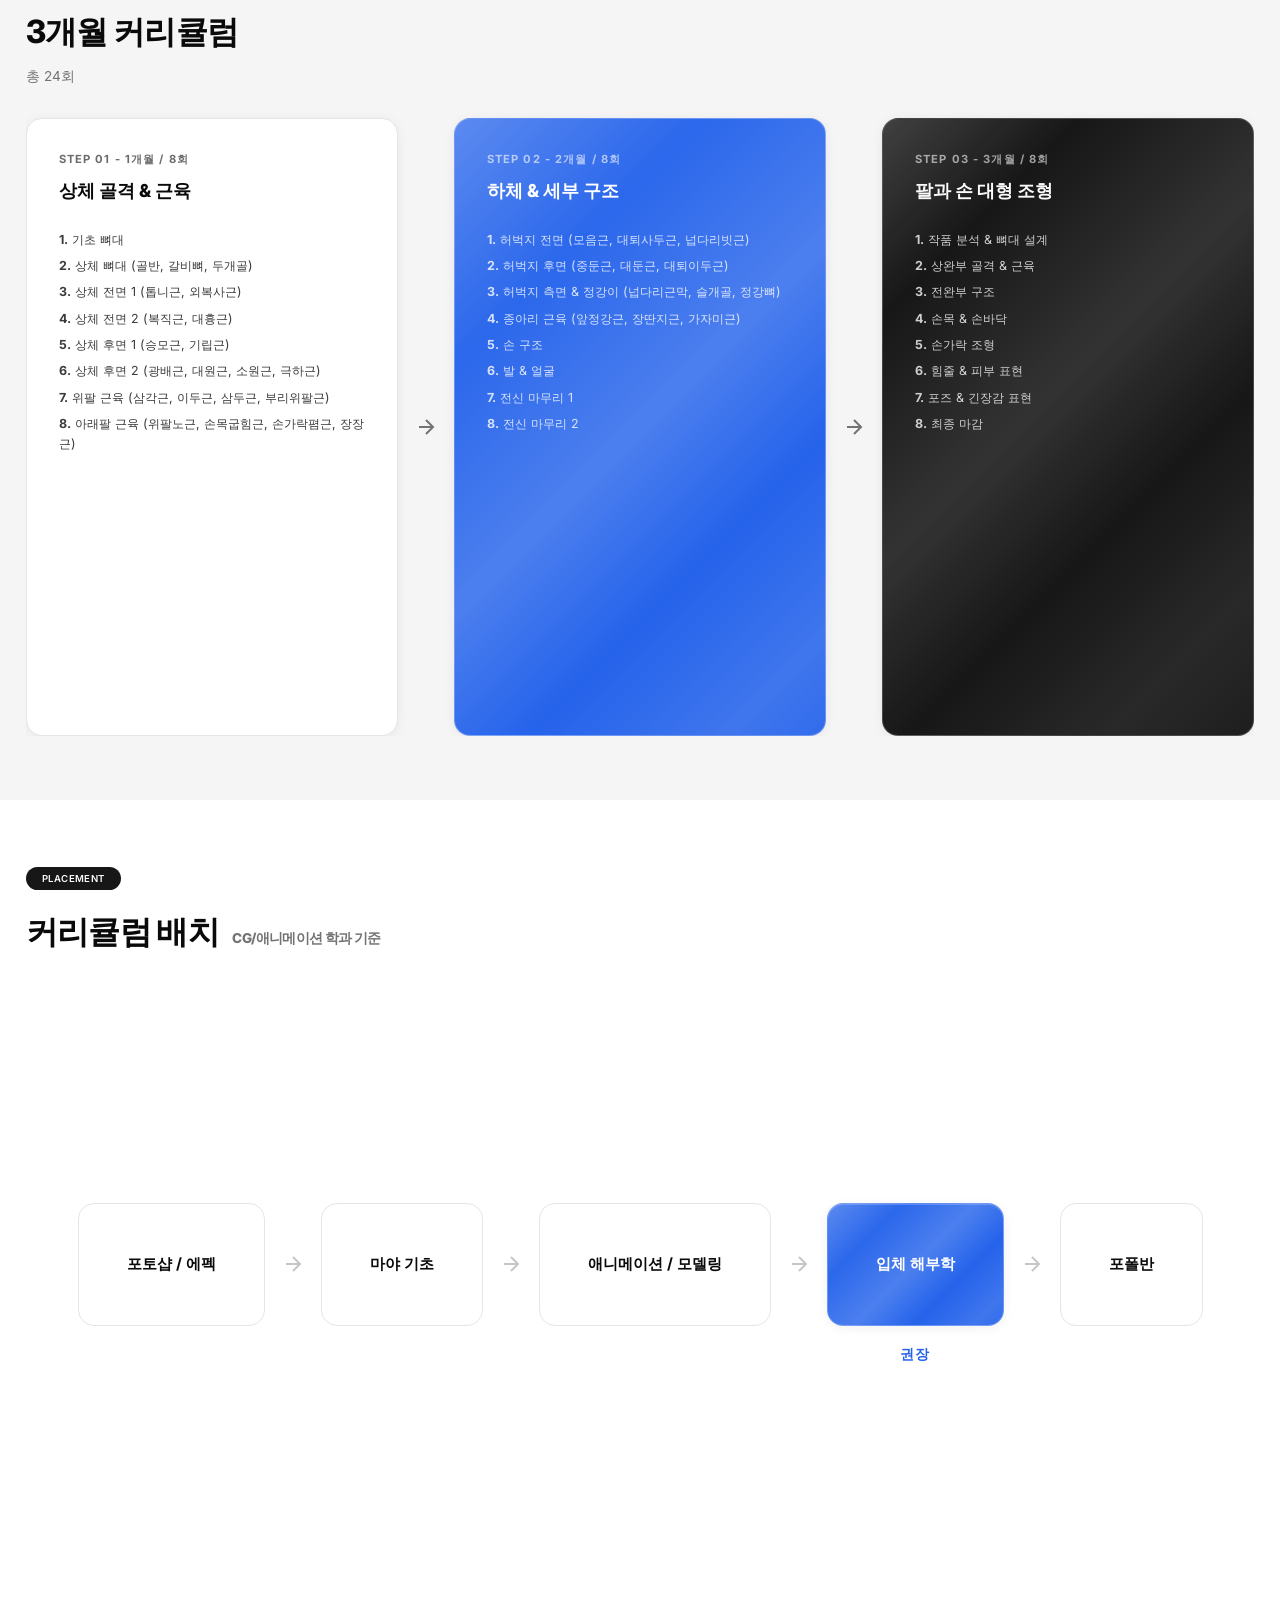
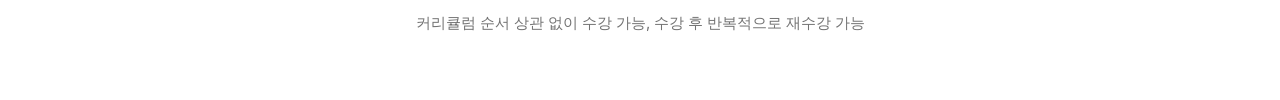
==== commit 5d965c78: "LEARN 페이지: 상단 그라데이션 전환효과가 뱃지/제목 가리지 않도록 패딩 추가 + 이미지 위치 조정" ====
--- a/index.html
+++ b/index.html
@@ -1426,7 +1426,7 @@
 .what-learn-section {
     position: relative;
     overflow: hidden;
-    padding-top: 0;
+    padding-top: calc(var(--space-2xl) + 60px);
 }
 
 .what-learn-section::before {
@@ -1435,7 +1435,7 @@
     top: 0;
     left: 0;
     width: 100%;
-    height: 80px;
+    height: 120px;
     background: linear-gradient(to bottom, var(--primary), transparent);
     z-index: 3;
 }
@@ -1448,7 +1448,7 @@
     height: 100%;
     background-image: url('https://static-assets.artlogic.net/w_2000,h_2000,c_limit,f_auto,fl_lossy,q_auto/artlogicstorage/arario/images/view/41665bcf70f0494b6e24246adbb35b4ej/arariogallery-ryu-in-resurrection-calm-dawn-1993.jpg');
     background-size: 220%;
-    background-position: -5% 25%;
+    background-position: -5% 15%;
     filter: grayscale(100%) brightness(0.6);
     z-index: 1;
 }
